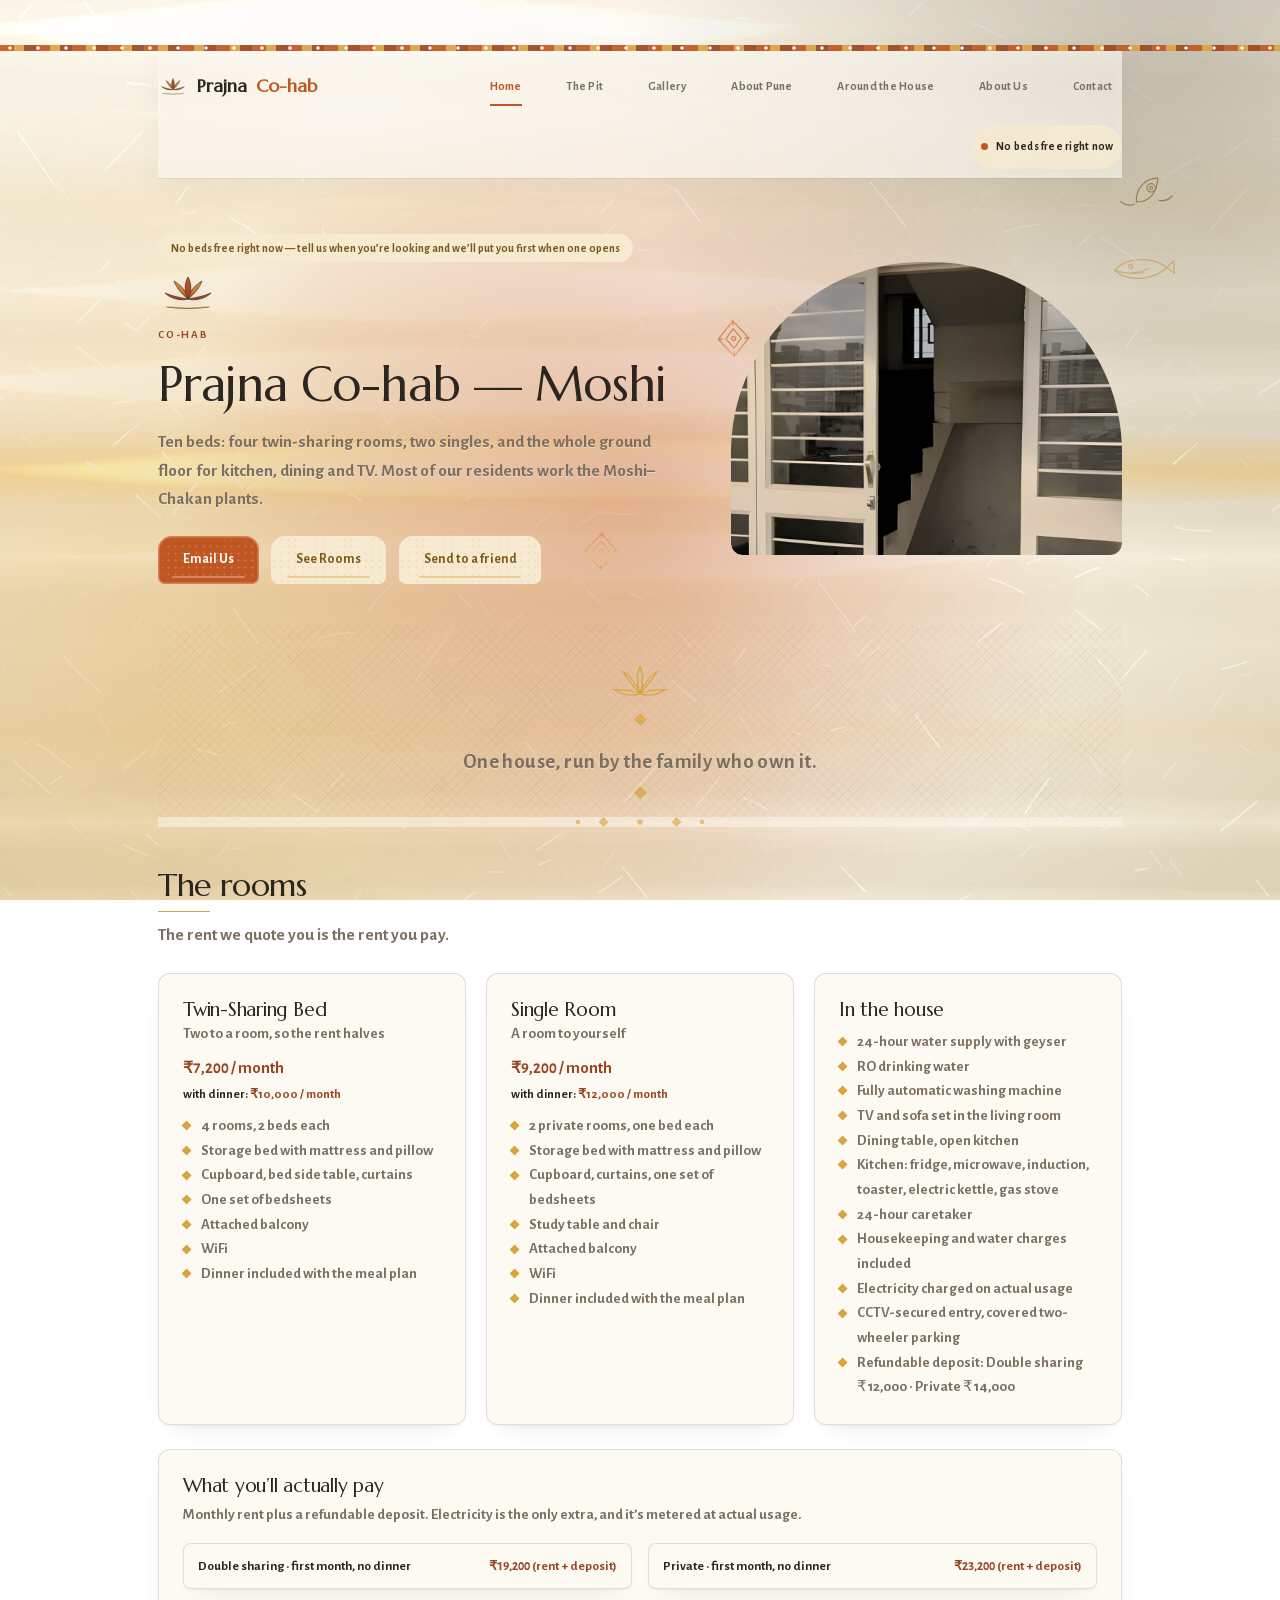
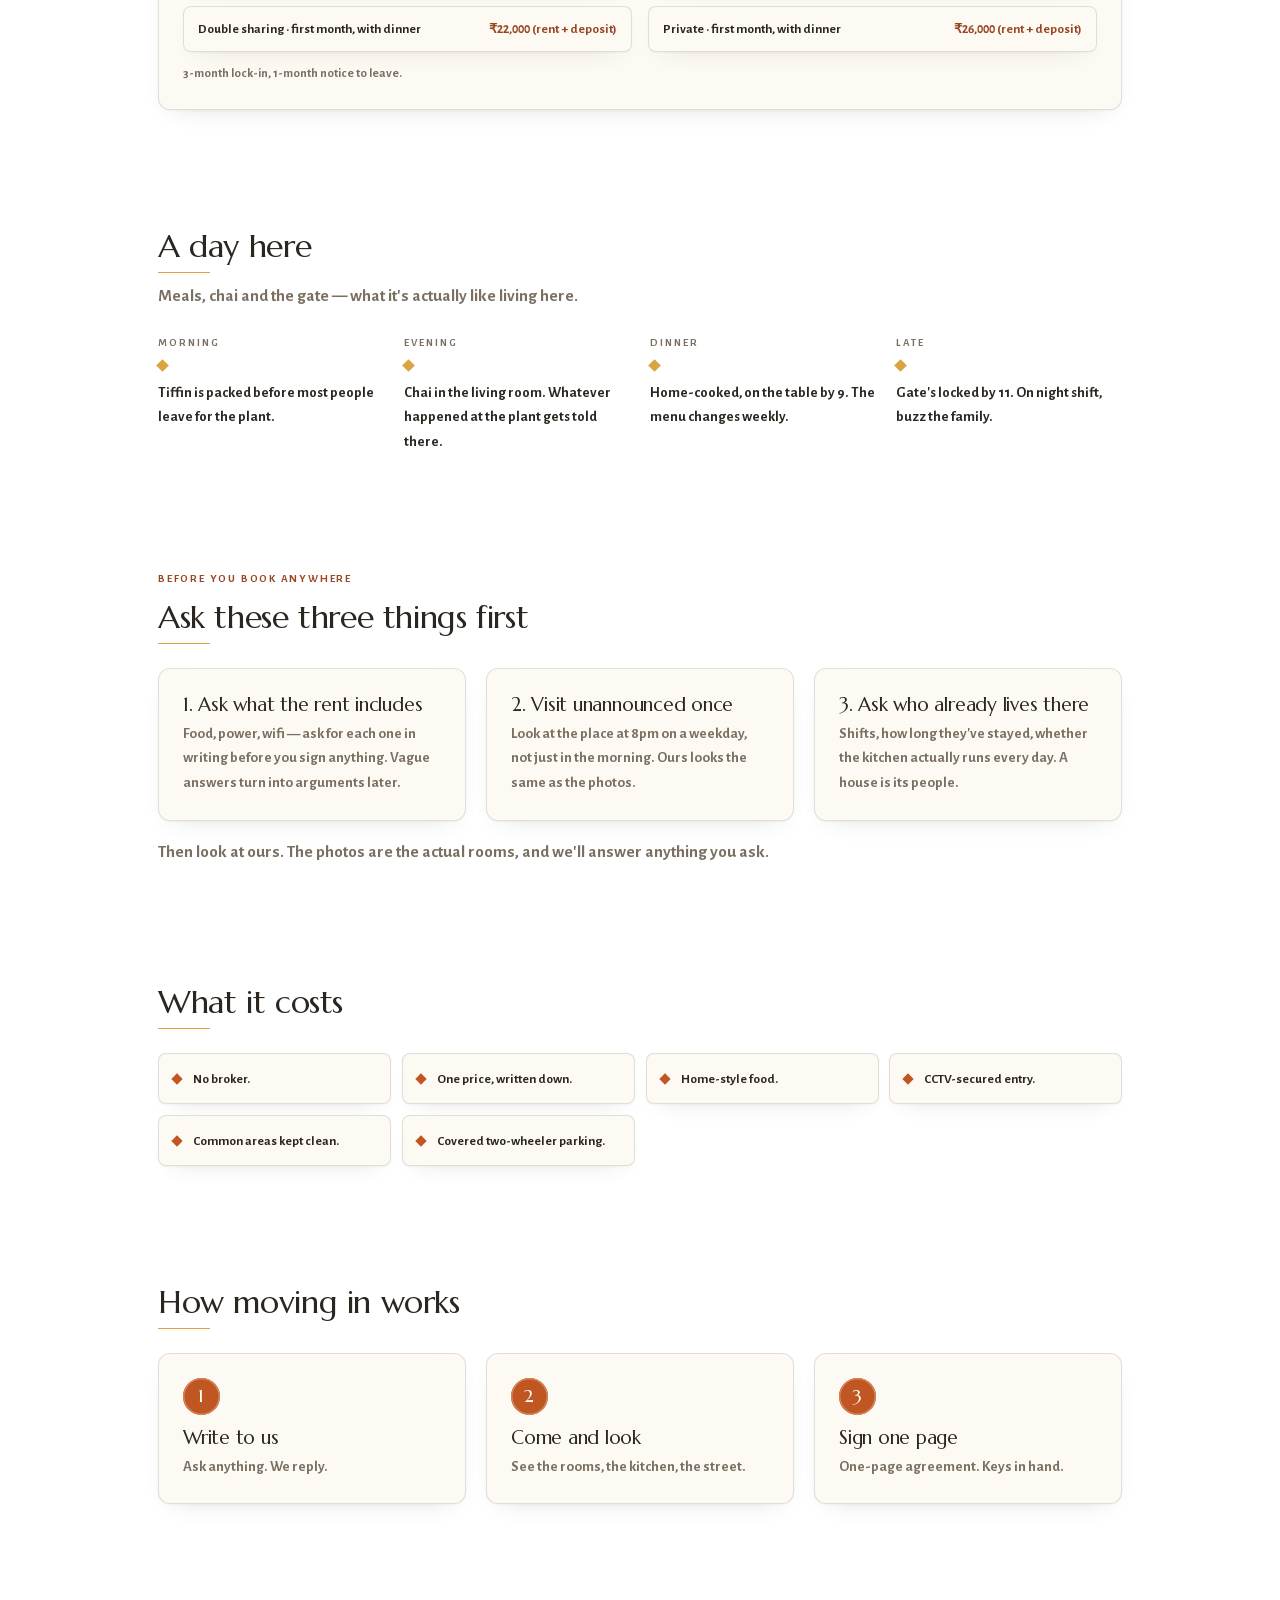
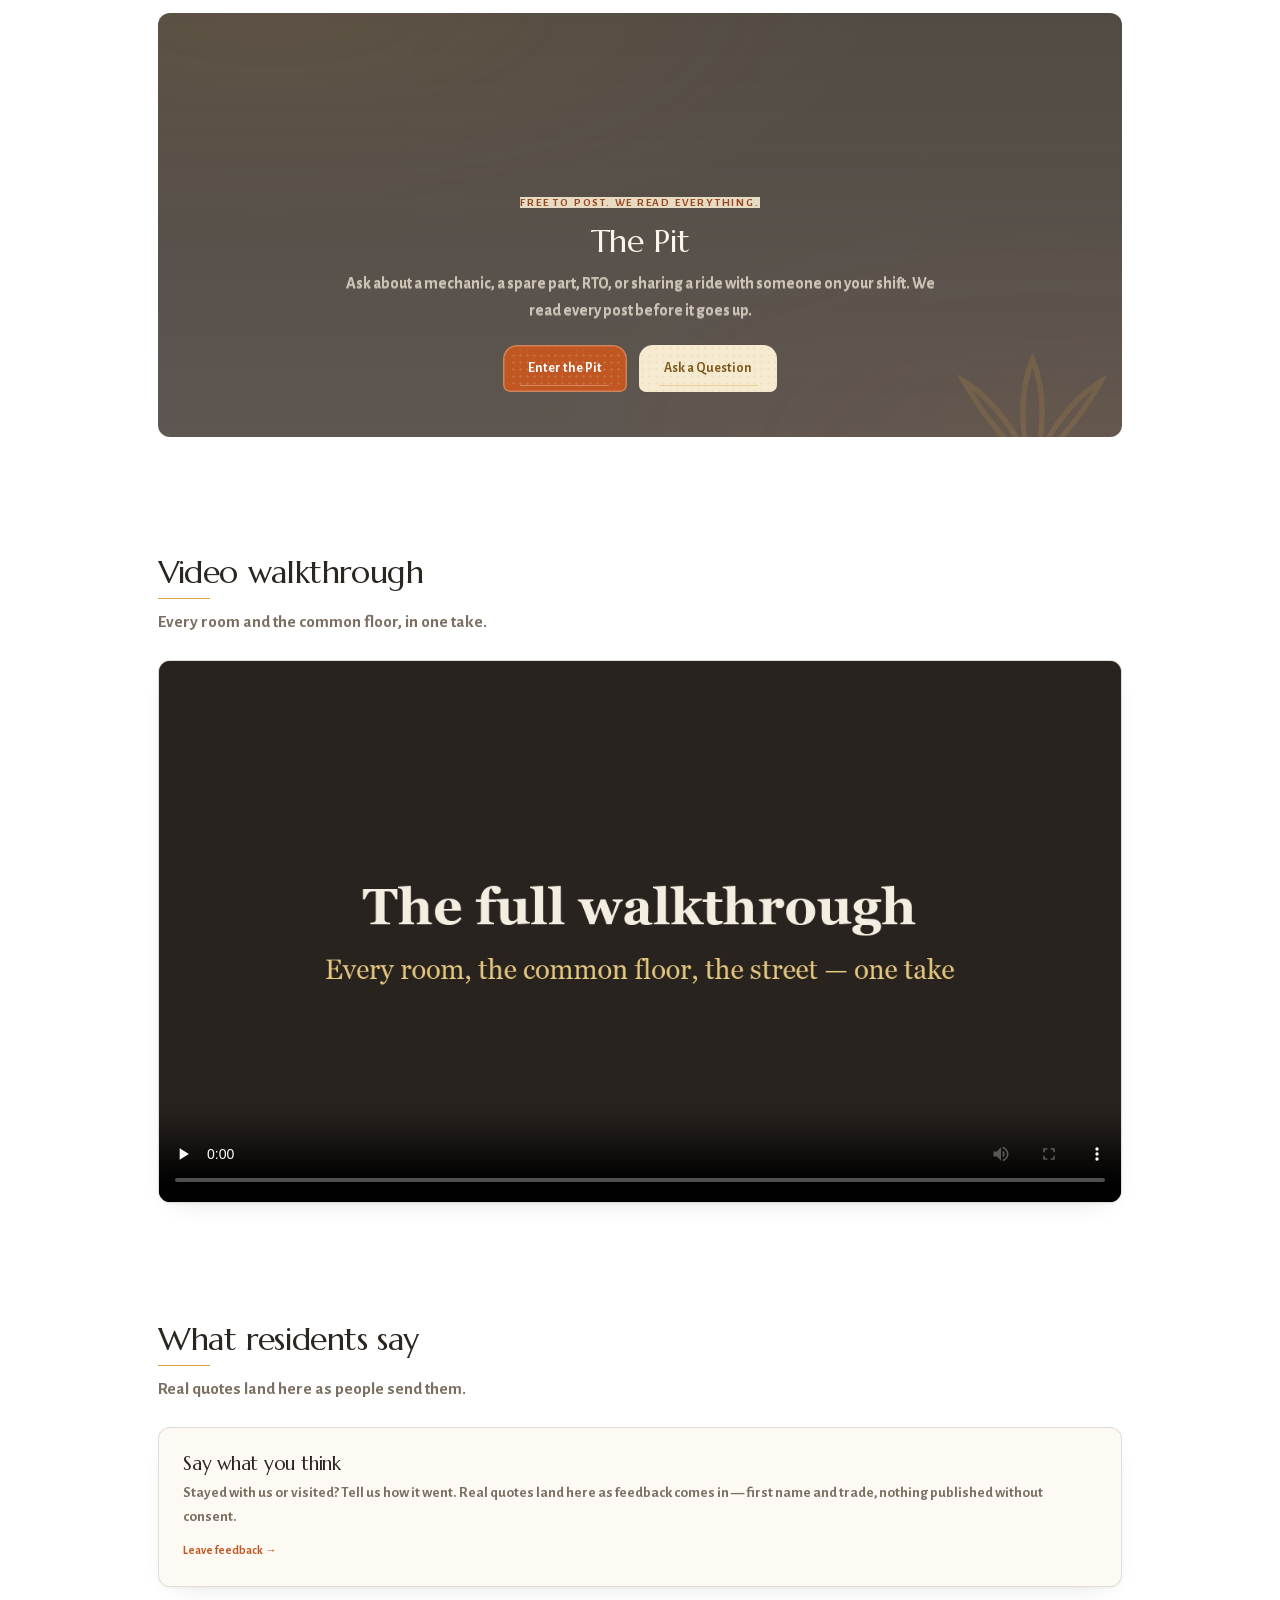
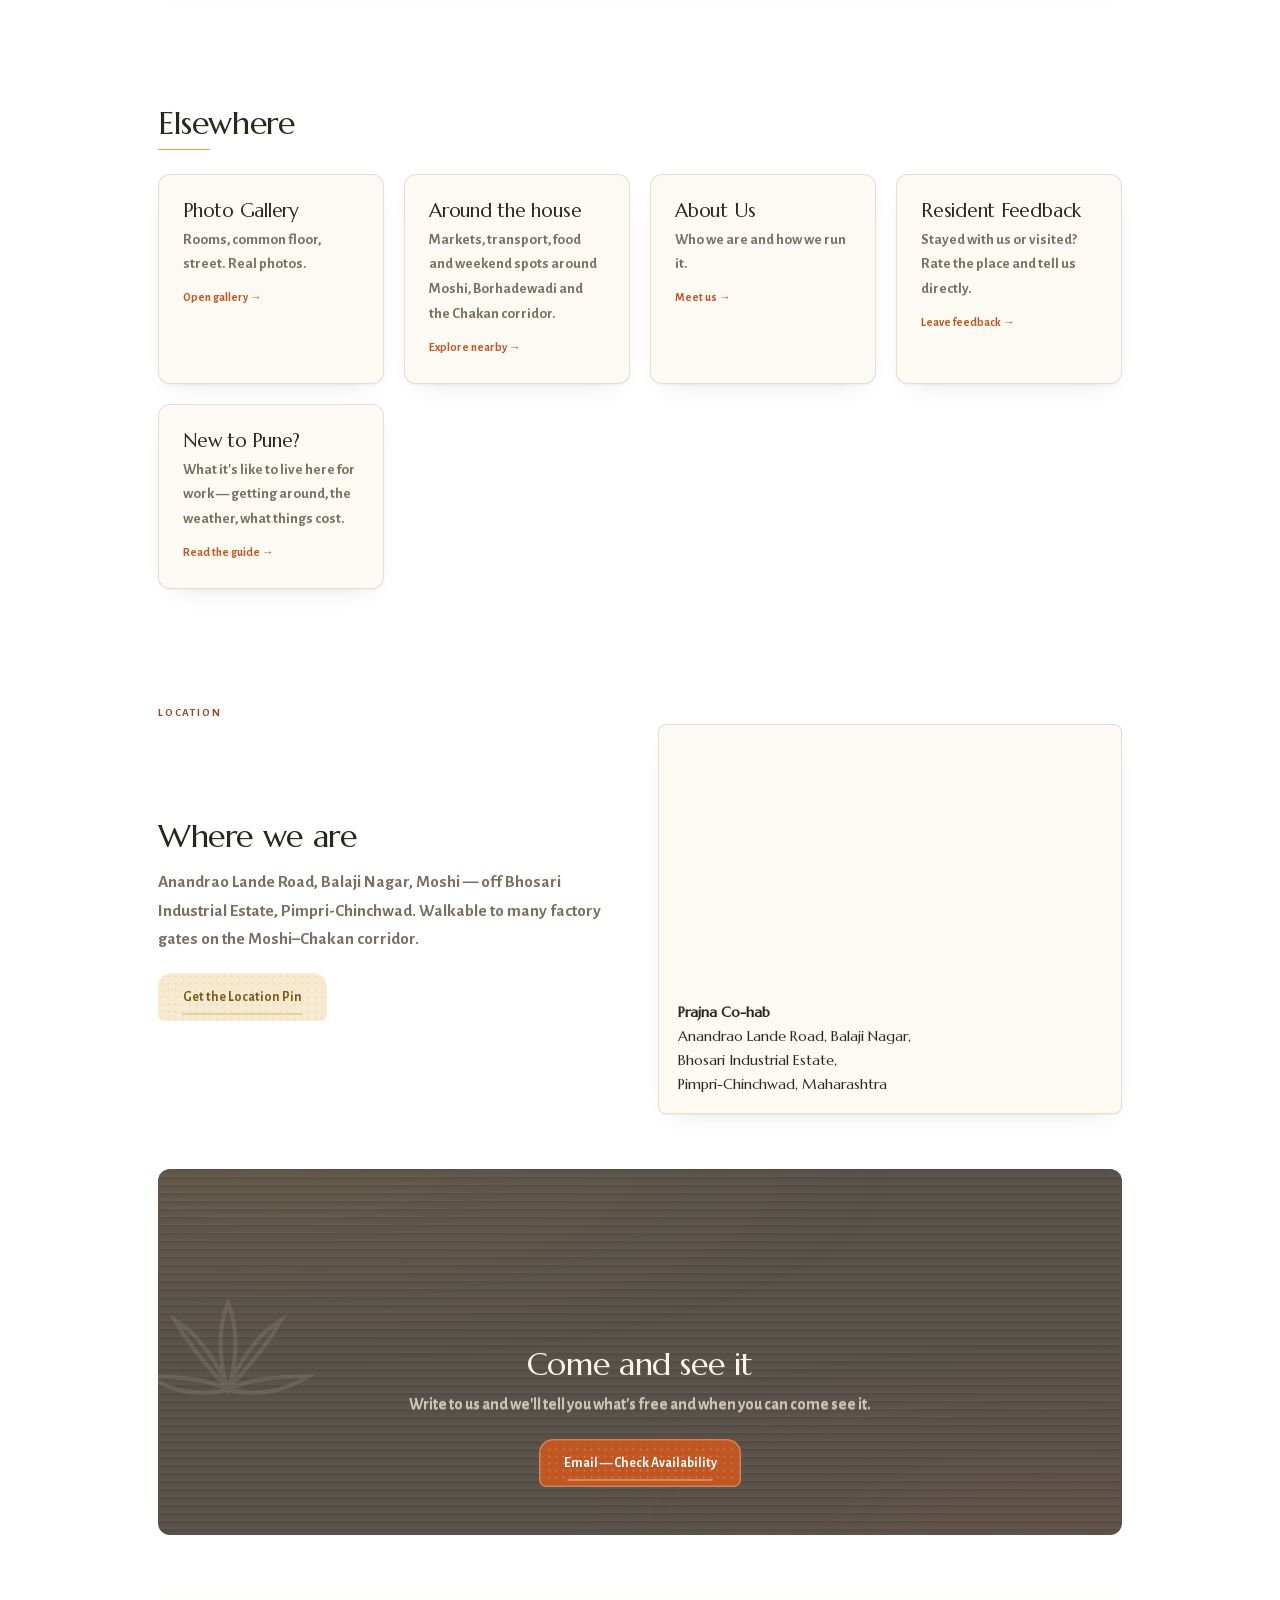
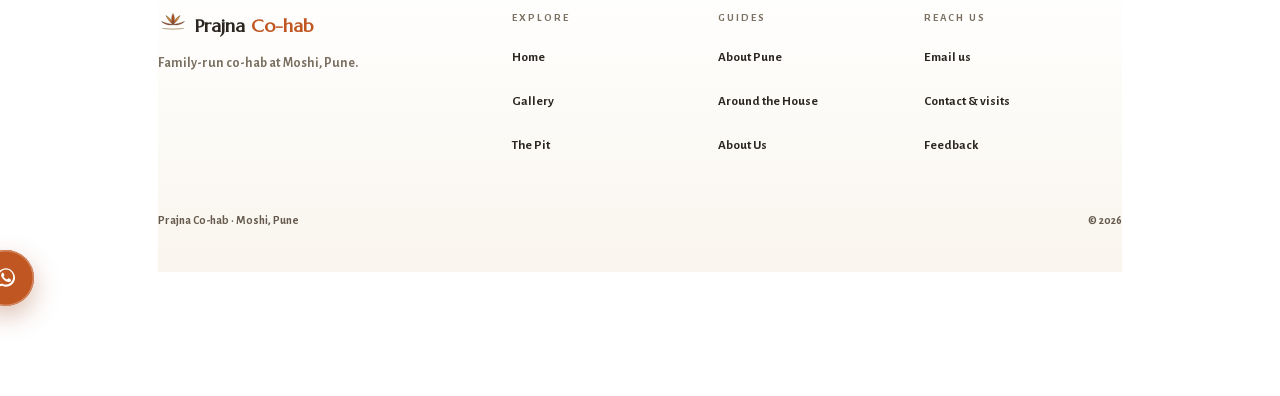
==== index.html @ 2edadd16 "v59: A day here - drop the 4 chips that all restated the timeline, tighten two lines, drop the redun" ====
<!DOCTYPE html>
<html lang="en">
<head>
<meta charset="UTF-8">
<meta name="viewport" content="width=device-width, initial-scale=1.0, viewport-fit=cover">
<title>Prajna Co-hab — Co-living house near Moshi, Pune</title>
<meta name="description" content="Family-run co-living in Moshi, Pimpri-Chinchwad. Double sharing from Rs 7,200 a month, private from Rs 9,200. Dinner optional. Email to enquire — no broker, no agent.">
<meta property="og:site_name" content="Prajna Co-hab">
<meta property="og:type" content="website">
<meta property="og:title" content="Prajna Co-hab — Co-living house near Moshi, Pune">
<meta property="og:description" content="Family-run co-living in Moshi, Pimpri-Chinchwad. Double sharing from Rs 7,200 a month, private from Rs 9,200. Dinner optional. Email to enquire — no broker, no agent.">
<meta property="og:url" content="https://himansu04.github.io/prajna-co-hab/">
<meta property="og:image" content="https://himansu04.github.io/prajna-co-hab/assets/og-cover.jpg">
<meta property="og:image:width" content="1200">
<meta property="og:image:height" content="630">
<meta name="twitter:card" content="summary_large_image">
<script type="application/ld+json" id="ldjson">
{
  "@context": "https://schema.org",
  "@type": "LodgingBusiness",
  "name": "Prajna Co-hab",
  "description": "Co-living house with twin-sharing and single rooms near Moshi, Pune. Full common floor with kitchen, dining, living and TV.",
  "address": {
    "@type": "PostalAddress",
    "streetAddress": "Anandrao Lande Road, Balaji Nagar, Bhosari Industrial Estate",
    "addressLocality": "Pimpri-Chinchwad",
    "addressRegion": "Maharashtra",
    "postalCode": "411026",
    "addressCountry": "IN"
  },
  "priceRange": "₹₹",
  "amenityFeature": [
    {
      "@type": "LocationFeatureSpecification",
      "name": "Home-style food"
    },
    {
      "@type": "LocationFeatureSpecification",
      "name": "CCTV-secured entry"
    },
    {
      "@type": "LocationFeatureSpecification",
      "name": "Daily-cleaned common areas"
    },
    {
      "@type": "LocationFeatureSpecification",
      "name": "Covered two-wheeler parking"
    },
    {
      "@type": "LocationFeatureSpecification",
      "name": "Common floor: kitchen, dining, TV lounge"
    }
  ],
  "keywords": "co-hab in Moshi, co-living Moshi, co-hab near MIDC Pune, working professionals co-hab, no broker co-hab Pune, single room Moshi, twin sharing rooms"
}
</script>
<link rel="manifest" href="manifest.webmanifest">
<link rel="apple-touch-icon" href="assets/icon-192.png">
<meta name="color-scheme" content="light">
  <meta name="theme-color" content="#faf5ec">
<meta name="geo.region" content="IN-MH">
<meta name="geo.placename" content="Moshi, Pune">
<link rel="canonical" href="https://himansu04.github.io/prajna-co-hab/">
<link rel="stylesheet" href="assets/style.css?v=59">
<link rel="icon" href="data:image/svg+xml,%3Csvg xmlns='http://www.w3.org/2000/svg' viewBox='0 0 32 32'%3E%3Crect width='32' height='32' rx='7' fill='%23c05a2e'/%3E%3Ctext x='16' y='22' font-size='18' font-family='Georgia' fill='%23faf6f0' text-anchor='middle'%3EP%3C/text%3E%3C/svg%3E">
<noscript><style>.flow,.reveal{opacity:1!important;transform:none!important}</style></noscript>
</head>
<body>
<a class="skip" href="#main">Skip to content</a>
<div class="folkline"></div>
<div class="wrap">
  <header>
    <nav class="nav">
      <a class="brand" href="index.html"><svg class="lotusmark" viewBox="0 0 120 80" aria-hidden="true"><defs><linearGradient id="lgA" x1="0" y1="0" x2="0" y2="1"><stop offset="0" stop-color="#d9a441"/><stop offset="1" stop-color="#c05621"/></linearGradient><linearGradient id="lgB" x1="0" y1="0" x2="0" y2="1"><stop offset="0" stop-color="#c05621"/><stop offset="1" stop-color="#9a4522"/></linearGradient></defs><g class="lp" stroke="#3a322a" stroke-width="1.4" stroke-linejoin="round"><path d="M60 50 C46 48 28 44 14 38 C26 50 46 54 60 50 Z" fill="url(#lgB)"/><path d="M60 50 C74 48 92 44 106 38 C94 50 74 54 60 50 Z" fill="url(#lgB)"/><path d="M60 50 C50 42 38 30 32 14 C46 22 58 36 60 50 Z" fill="url(#lgA)"/><path d="M60 50 C70 42 82 30 88 14 C74 22 62 36 60 50 Z" fill="url(#lgA)"/><path d="M60 50 C52 36 53 18 60 6 C67 18 68 36 60 50 Z" fill="url(#lgB)"/></g><path class="rip r1" d="M24 66 Q60 71 96 66" fill="none" stroke="#d9a441" stroke-width="1.6" stroke-linecap="round"/><path d="M18 66 Q60 72 102 66" fill="none" stroke="#7a6f60" stroke-width="2" stroke-linecap="round"/></svg>Prajna <span>Co-hab</span></a>
      <div class="navlinks">
        <a href="index.html">Home</a><a href="autohub.html">The Pit</a><a href="gallery.html">Gallery</a><a href="pune.html">About Pune</a><a href="discover.html">Around the House</a><a href="about.html">About Us</a><a href="contact.html">Contact</a>
      </div>
    <a class="vacancy mail-link" id="vacancy-badge" href="#" data-mailsubject="Is a bed open at Prajna Co-hab?" hidden><span class="vdot"></span><span class="vtxt"></span></a></nav>
  </header>
<main id="main" tabindex="-1">

  <div class="hero">
    <div>
      <span class="badge" id="availbadge" style="display:none"></span>
      <svg class="lotusmark lotusbig" viewBox="0 0 120 80" aria-hidden="true"><g class="lp" stroke="#3a322a" stroke-width="1.4" stroke-linejoin="round"><path d="M60 50 C46 48 28 44 14 38 C26 50 46 54 60 50 Z" fill="url(#lgB)"/><path d="M60 50 C74 48 92 44 106 38 C94 50 74 54 60 50 Z" fill="url(#lgB)"/><path d="M60 50 C50 42 38 30 32 14 C46 22 58 36 60 50 Z" fill="url(#lgA)"/><path d="M60 50 C70 42 82 30 88 14 C74 22 62 36 60 50 Z" fill="url(#lgA)"/><path d="M60 50 C52 36 53 18 60 6 C67 18 68 36 60 50 Z" fill="url(#lgB)"/></g><path class="rip r1" d="M24 66 Q60 71 96 66" fill="none" stroke="#d9a441" stroke-width="1.6" stroke-linecap="round"/><path d="M18 66 Q60 72 102 66" fill="none" stroke="#7a6f60" stroke-width="2" stroke-linecap="round"/></svg>
      <span class="tag fadeup" style="animation-delay:.05s">Co-hab</span>
      <h1 class="fadeup" style="animation-delay:.14s">Prajna Co-hab — Moshi</h1>
      <p class="lede fadeup" style="animation-delay:.23s">Ten beds: four twin-sharing rooms, two singles, and the whole ground floor for kitchen, dining and TV. Most of our residents work the Moshi–Chakan plants.</p>
      <div class="cta-row fadeup" style="animation-delay:.32s">
        <a class="btn mail-link" href="#" data-mailsubject="Email Us">Email Us</a>
        <a class="btn ghost" href="#rooms">See Rooms</a>
        <a class="btn ghost share-btn" href="#">Send to a friend</a>
      </div>
    </div>
    <div class="fadeup" style="animation-delay:.3s"><a href="gallery.html" class="ph heroshot tilt" style="text-decoration:none"><img src="assets/g/entrance.jpg?v=59" width="1200" height="800" alt="The entrance of Prajna Co-hab" loading="eager"></a></div>
  </div>

  <div class="familyband reveal">
    <span class="dia"></span>
    <p class="fblarge">One house, run by the family who own it.</p>
    <span class="dia"></span>
  </div>

  <section id="rooms" class="flat">
    <div class="shead reveal">
      <h2>The rooms</h2>
      <p class="lede">The rent we quote you is the rent you pay.</p>
    </div>
    <div class="grid">
      <div class="card tilt reveal">
        <h3>Twin-Sharing Bed</h3>
        <p class="persona">Two to a room, so the rent halves</p>
        <div class="price" data-cfg="twinRent"></div>
        <div class="price-alt">with dinner: <span data-cfg="twinRentMeal"></span></div>
        <ul>
          <li>4 rooms, 2 beds each</li>
          <li>Storage bed with mattress and pillow</li>
          <li>Cupboard, bed side table, curtains</li>
          <li>One set of bedsheets</li>
          <li>Attached balcony</li>
          <li>WiFi</li>
          <li data-cfg="foodLineTwin"></li>
        </ul>
      </div>
      <div class="card tilt reveal">
        <h3>Single Room</h3>
        <p class="persona">A room to yourself</p>
        <div class="price" data-cfg="singleRent"></div>
        <div class="price-alt">with dinner: <span data-cfg="singleRentMeal"></span></div>
        <ul>
          <li>2 private rooms, one bed each</li>
          <li>Storage bed with mattress and pillow</li>
          <li>Cupboard, curtains, one set of bedsheets</li>
          <li>Study table and chair</li>
          <li>Attached balcony</li>
          <li>WiFi</li>
          <li data-cfg="foodLineSingle"></li>
        </ul>
      </div>
      <div class="card tilt reveal">
        <h3>In the house</h3>
        <ul>
          <li>24-hour water supply with geyser</li>
          <li>RO drinking water</li>
          <li>Fully automatic washing machine</li>
          <li>TV and sofa set in the living room</li>
          <li>Dining table, open kitchen</li>
          <li>Kitchen: fridge, microwave, induction, toaster, electric kettle, gas stove</li>
          <li>24-hour caretaker</li>
          <li>Housekeeping and water charges included</li>
          <li>Electricity charged on actual usage</li>
          <li>CCTV-secured entry, covered two-wheeler parking</li>
          <li id="depositline" style="display:none"></li>
        </ul>
      </div>
    </div>
    <div class="card costcard reveal">
      <h3>What you&rsquo;ll actually pay</h3>
      <p>Monthly rent plus a refundable deposit. Electricity is the only extra, and it&rsquo;s metered at actual usage.</p>
      <div class="costrows">
        <div><span>Double sharing &middot; first month, no dinner</span><b data-cfg="costTwin">-</b></div>
        <div><span>Private &middot; first month, no dinner</span><b data-cfg="costSingle">-</b></div>
      </div>
      <div class="costrows">
        <div><span>Double sharing &middot; first month, with dinner</span><b data-cfg="costTwinMeal">-</b></div>
        <div><span>Private &middot; first month, with dinner</span><b data-cfg="costSingleMeal">-</b></div>
      </div>
      <span id="termsline" style="display:none"></span>
    </div>
  </section>

  <section id="aday">
    <div class="shead reveal">
      <h2>A day here</h2>
      <p class="lede">Meals, chai and the gate &mdash; what it's actually like living here.</p>
    </div>
    <div class="daystrip reveal">
      <div class="day"><span class="dtime">Morning</span><span class="ddia"></span><p>Tiffin is packed before most people leave for the plant.</p></div>
      <div class="day"><span class="dtime">Evening</span><span class="ddia"></span><p>Chai in the living room. Whatever happened at the plant gets told there.</p></div>
      <div class="day"><span class="dtime">Dinner</span><span class="ddia"></span><p>Home-cooked, on the table by 9. The menu changes weekly.</p></div>
      <div class="day"><span class="dtime">Late</span><span class="ddia"></span><p>Gate's locked by 11. On night shift, buzz the family.</p></div>
    </div>
  </section>
    <section>
        <div class="shead"><span class="tag">Before you book anywhere</span><h2>Ask these three things first</h2></div>
        <div class="grid g3">
          <div class="card"><h3>1. Ask what the rent includes</h3><p>Food, power, wifi — ask for each one in writing before you sign anything. Vague answers turn into arguments later.</p></div>
          <div class="card"><h3>2. Visit unannounced once</h3><p>Look at the place at 8pm on a weekday, not just in the morning. Ours looks the same as the photos.</p></div>
          <div class="card"><h3>3. Ask who already lives there</h3><p>Shifts, how long they've stayed, whether the kitchen actually runs every day. A house is its people.</p></div>
        </div>
        <p class="lede" style="margin-top:1.1rem">Then look at ours. The photos are the actual rooms, and we'll answer anything you ask.</p>
    </section>

  <section>
    <div class="shead reveal">
      <h2>What it costs</h2>
    </div>
    <div class="promises reveal">
      <div>No broker.</div>
      <div>One price, written down.</div>
      <div>Home-style food.</div>
      <div>CCTV-secured entry.</div>
      <div>Common areas kept clean.</div>
      <div>Covered two-wheeler parking.</div>
    </div>
  </section>

  <section>
    <div class="shead reveal">
      <h2>How moving in works</h2>
    </div>
    <div class="grid g3">
      <div class="card step tilt reveal"><span class="num">1</span><h3>Write to us</h3><p>Ask anything. We reply.</p></div>
      <div class="card step tilt reveal"><span class="num">2</span><h3>Come and look</h3><p>See the rooms, the kitchen, the street.</p></div>
      <div class="card step tilt reveal"><span class="num">3</span><h3>Sign one page</h3><p>One-page agreement. Keys in hand.</p></div>
    </div>
  </section>

  <section>
    <div class="feature reveal">
      <span class="tag gold">Free to post. We read everything.</span>
      <h2 style="font-size:clamp(1.5rem,3vw,2rem);margin-top:.5rem">The Pit</h2>
      <p>Ask about a mechanic, a spare part, RTO, or sharing a ride with someone on your shift. We read every post before it goes up.</p>
      <div class="cta-row">
        <a class="btn" href="autohub.html">Enter the Pit</a>
        <a class="btn ghost mail-link" href="#" data-mailsubject="Hi, I have a question for The Pit board." style="color:var(--ochre);border-color:var(--ochre)">Ask a Question</a>
      </div>
    </div>
  </section>

  <section>
    <div class="shead reveal">
      <h2>Video walkthrough</h2>
      <p class="lede">Every room and the common floor, in one take.</p>
    </div>
    <div class="tourbox reveal">
      <video controls preload="none" playsinline poster="assets/tour-poster.png" src="assets/tour.mp4"></video>
    </div>
  </section>

  <section>
    <div class="shead reveal">
      <h2>What residents say</h2>
      <p class="lede">Real quotes land here as people send them.</p>
    </div>
    <div class="grid g3">
      <a class="card teasercard tilt reveal" href="feedback.html">
        <h3>Say what you think</h3>
        <p>Stayed with us or visited? Tell us how it went. Real quotes land here as feedback comes in — first name and trade, nothing published without consent.</p>
        <span class="go">Leave feedback →</span>
      </a>
    </div>
  </section>

  <section>
    <div class="shead reveal">
      <h2>Elsewhere</h2>
    </div>
    <div class="grid g3">
      <a class="card teasercard tilt reveal" href="gallery.html">
        <h3>Photo Gallery</h3>
        <p>Rooms, common floor, street. Real photos.</p>
        <span class="go">Open gallery →</span>
      </a>
      <a class="card teasercard tilt reveal" href="discover.html">
        <h3>Around the house</h3>
        <p>Markets, transport, food and weekend spots around Moshi, Borhadewadi and the Chakan corridor.</p>
        <span class="go">Explore nearby →</span>
      </a>
      <a class="card teasercard tilt reveal" href="about.html">
        <h3>About Us</h3>
        <p>Who we are and how we run it.</p>
        <span class="go">Meet us →</span>
      </a>
      <a class="card teasercard tilt reveal" href="feedback.html">
        <h3>Resident Feedback</h3>
        <p>Stayed with us or visited? Rate the place and tell us directly.</p>
        <span class="go">Leave feedback →</span>
      </a>
      <a class="card teasercard tilt reveal" href="pune.html">
        <h3>New to Pune?</h3>
        <p>What it's like to live here for work — getting around, the weather, what things cost.</p>
        <span class="go">Read the guide →</span>
      </a>
    </div>
  </section>

  <section id="location">
    <span class="tag">Location</span>
    <div class="loc">
      <div class="reveal">
        <h2 style="margin-bottom:.8rem">Where we are</h2>
        <p class="lede" style="margin-bottom:1.2rem">Anandrao Lande Road, Balaji Nagar, Moshi — off Bhosari Industrial Estate, Pimpri-Chinchwad. Walkable to many factory gates on the Moshi–Chakan corridor.</p>
        <a class="btn ghost mail-link" href="#" data-mailsubject="Hi, please send me the location pin for Prajna Co-hab.">Get the Location Pin</a>
      </div>
      <div class="mapbox reveal">
        <iframe title="Prajna Co-hab location" width="600" height="260" loading="lazy" src="https://www.google.com/maps?q=Anandrao+Lande+Road,+Balaji+Nagar,+Bhosari+Industrial+Estate,+Pimpri-Chinchwad,+Maharashtra&output=embed"></iframe>
        <div class="addr"><b>Prajna Co-hab</b><br>Anandrao Lande Road, Balaji Nagar,<br>Bhosari Industrial Estate,<br>Pimpri-Chinchwad, Maharashtra</div>
      </div>
    </div>
  </section>

  <div class="cta-strip">

      <h2 class="reveal">Come and see it</h2>
      <p class="reveal">Write to us and we'll tell you what's free and when you can come see it.</p>
      <a class="btn mail-link reveal" href="#" data-mailsubject="Hi, what's available right now at Prajna Co-hab?">Email — Check Availability</a>
  </div>
  </main>
<footer>
    <div class="fcols">
      <div class="fbrand">
        <div class="fbrandname"><svg class="lotusmark" viewBox="0 0 120 80" aria-hidden="true"><g class="lp" stroke="#3a322a" stroke-width="1.4" stroke-linejoin="round"><path d="M60 50 C46 48 28 44 14 38 C26 50 46 54 60 50 Z" fill="url(#lgB)"/><path d="M60 50 C74 48 92 44 106 38 C94 50 74 54 60 50 Z" fill="url(#lgB)"/><path d="M60 50 C50 42 38 30 32 14 C46 22 58 36 60 50 Z" fill="url(#lgA)"/><path d="M60 50 C70 42 82 30 88 14 C74 22 62 36 60 50 Z" fill="url(#lgA)"/><path d="M60 50 C52 36 53 18 60 6 C67 18 68 36 60 50 Z" fill="url(#lgB)"/></g><path class="rip r1" d="M24 66 Q60 71 96 66" fill="none" stroke="#d9a441" stroke-width="1.6" stroke-linecap="round"/><path d="M18 66 Q60 72 102 66" fill="none" stroke="#7a6f60" stroke-width="2" stroke-linecap="round"/></svg> Prajna <span>Co-hab</span></div>
        <p>Family-run co-hab at Moshi, Pune.</p>
      </div>
      <div>
        <h4>Explore</h4>
        <a href="index.html">Home</a><a href="gallery.html">Gallery</a><a href="autohub.html">The Pit</a>
      </div>
      <div>
        <h4>Guides</h4>
        <a href="pune.html">About Pune</a><a href="discover.html">Around the House</a><a href="about.html">About Us</a>
      </div>
      <div>
        <h4>Reach us</h4>
        <a class="mail-link" href="#" data-mailsubject="Email us">Email us</a><a href="contact.html">Contact &amp; visits</a><a href="feedback.html">Feedback</a>
      </div>
    </div>
    <div class="fbottom"><span>Prajna Co-hab · Moshi, Pune</span><span>© <span id="yr"></span></span></div>
  </footer>
</div>

<div class="mobilebar">
  <span class="miniopen" id="vacancy-mini" hidden></span><a href="#" data-mailsubject="Email" class="wa mail-link">Email</a>
</div>
<script src="config.js?v=59"></script><script src="assets/site.js?v=59"></script>
<script src="assets/fluid.js?v=59" defer></script><script src="assets/vendor/gsap-3.15.0.min.js?v=59"></script><script src="assets/vendor/ScrollTrigger-3.15.0.min.js?v=59"></script><script src="assets/vendor/SplitText-3.15.0.min.js?v=59"></script><script src="assets/vendor/Flip-3.15.0.min.js?v=59"></script><script src="assets/vendor/MotionPathPlugin-3.15.0.min.js?v=59"></script><script src="assets/vendor/CustomEase-3.15.0.min.js?v=59"></script><script src="assets/vendor/Observer-3.15.0.min.js?v=59"></script><script src="assets/motion.js?v=59" defer></script>
</body>
</html>
---- assets/style.css ----
:root{
  /* v42: one side-padding rhythm for every container. */
  --pad-x:clamp(18px,4vw,28px);

  /* v42: solid paper panels. No translucency, no glass. */
  --panel:#fdfaf4;
  --panel-2:#fbf7ef;

  /* ---- ONE palette, one job per colour. Nothing decorative may use terracotta,
     nothing that acts or costs may use ochre. ---- */
  --ink:#2b2620;          /* weight: headings, body, dark bands */
  --ink-deep:#3a322a;     /* the dark bands, warm not black */
  --paper:#faf5ec;        /* one paper. was five competing creams */
  --card:#ffffff;
  --line:#e9e0d2;
  --terra:#c05621;        /* ACTION ONLY: buttons, prices, links, call bars */
  --terra-dark:#9a4522;
  --ochre:#d9a441;        /* ORNAMENT ONLY: lotus, rules, dots, trim. never text */
  --muted:#7a6f60;        /* one secondary text grey */
  --sh:0 14px 34px rgba(58,50,42,.10);
  --ease:cubic-bezier(.22,.61,.36,1);
  --r-sm:8px;
  --paper-deep:#f2ead9;   /* only for the base of the vertical wash */
  /* v40 water column: three steps DOWN from paper so the additive caustics
     have contrast to read against. Still warm cream, not grey - the water is
     a tint of the same earth, and every tone derives from --paper. */
  --water-top:#efe5d2;    /* at the surface */
  --water-mid:#eae0c9;    /* mid column */
  --water-deep:#e4d8bd;   /* toward the bed */
  --ochre-soft:#f6ead0;   /* ochre at whisper strength, for tag fills */
  --ochre-ink:#7a5a1c;    /* readable text on --ochre-soft */
  --ink-soft:#cdc4b6;     /* text inside the dark bands */
}
*{margin:0;padding:0;box-sizing:border-box}
html{scroll-behavior:smooth}
body{font-family:var(--font-head);background:transparent;color:var(--ink);line-height:1.68;font-size:1.02rem;padding-bottom:64px;animation:bodyin .5s ease both}
@keyframes bodyin{from{opacity:0}to{opacity:1}}
.wrap{max-width:1020px;margin:0 auto;padding:0 var(--pad-x)}
h1,h2,h3,h4{font-weight:700;letter-spacing:-.012em;line-height:1.18}
h1{font-size:clamp(1.95rem,4.2vw,2.75rem)}
h2{font-size:clamp(1.35rem,2.6vw,1.8rem)}
h3{font-size:1.08rem}
p{color:var(--muted)}
a{color:var(--terra-dark)}
.lede{font-size:1.05rem;max-width:40rem}
img{max-width:100%}
.tag{font-family:var(--font-ui);font-size:.68rem;letter-spacing:.2em;text-transform:uppercase;color:var(--terra)}
/* v38: ochre as text was 2.07:1. Ornament colour, never text. */
.tag.gold{color:var(--ochre-ink)}
/* reveal system */
/* folk trim: dashes + dots, opens like a doorway */
.folkline{height:6px;transform-origin:left;background:
  radial-gradient(circle at 10px 3.5px, var(--paper) 1.6px, transparent 2px) 0 0/28px 7px,
  repeating-linear-gradient(90deg,var(--terra) 0 12px,var(--ochre) 12px 20px,var(--terra-dark) 20px 30px);opacity:.9;animation:folkopen .9s var(--ease) both}
@keyframes folkopen{from{transform:scaleX(0)}to{transform:scaleX(1)}}
/* sticky header */
header{position:sticky;top:0;z-index:40;background:rgba(250,246,240,.78);backdrop-filter:blur(10px);-webkit-backdrop-filter:blur(10px);padding:.85rem 0 .6rem;transition:box-shadow .3s ease}
header.scrolled{box-shadow:0 8px 24px rgba(43,38,32,.08);border-bottom:1px solid var(--line)}
.nav{display:flex;justify-content:space-between;align-items:center;gap:1rem;flex-wrap:wrap}
.brand{font-size:1.28rem;font-weight:700;text-decoration:none;color:var(--ink);display:flex;align-items:center;gap:.55rem}
.brand span{color:var(--terra)}
.fmark{width:30px;height:19px;flex:none;background:url("data:image/svg+xml,%3Csvg xmlns='http://www.w3.org/2000/svg' viewBox='0 0 120 70' fill='none' stroke='%23c05a2e' stroke-width='4' stroke-linecap='round'%3E%3Cpath d='M60 58C54 40 54 20 60 6c6 14 6 34 0 52Z'/%3E%3Cpath d='M60 58C50 46 38 34 28 16c14 8 26 26 32 42Z'/%3E%3Cpath d='M60 58c10-12 22-24 32-42-14 8-26 26-32 42Z'/%3E%3Cpath d='M60 58C48 52 34 50 12 50c16 10 34 12 48 8Z'/%3E%3Cpath d='M60 58c12-6 26-8 48-8-16 10-34 12-48 8Z'/%3E%3C/svg%3E") center/contain no-repeat}
.navlinks{display:flex;gap:.4rem;flex-wrap:wrap}
.navlinks a{font-family:var(--font-ui);font-size:.74rem;letter-spacing:.02em;color:var(--muted);text-decoration:none;padding:.4rem .6rem;border-radius:6px;position:relative;transition:color .2s ease,background .2s ease}
.navlinks a::after{content:"";position:absolute;left:.6rem;right:.6rem;bottom:.18rem;height:2px;background:var(--terra);transform:scaleX(0);transform-origin:left;transition:transform .25s var(--ease)}
.navlinks a:hover{color:var(--terra);background:var(--ochre-soft)}
.navlinks a:hover::after,.navlinks a.on::after{transform:scaleX(1)}
.navlinks a.on{color:var(--terra)}
@media(max-width:820px){
  .navlinks{order:3;width:100%;overflow-x:auto;flex-wrap:nowrap;padding-bottom:.2rem;-webkit-overflow-scrolling:touch;scrollbar-width:none}
  .navlinks::-webkit-scrollbar{display:none}
  .navlinks a{white-space:nowrap}
}
/* buttons: folk stitch */
.btn{display:inline-block;background:var(--terra);color:#fff;text-decoration:none;padding:.78rem 1.55rem;border-radius:6px;font-family:var(--font-ui);font-size:.85rem;border:none;cursor:pointer;transition:transform .18s var(--ease),background-color .2s ease,box-shadow .2s ease;
  background-image:radial-gradient(rgba(250,246,240,.14) 1px, transparent 1.3px);background-size:7px 7px;
  box-shadow:inset 0 0 0 1.5px rgba(250,246,240,.28), inset 0 0 0 4px var(--terra)}
.btn:hover{background-color:var(--terra-dark);transform:translateY(-1px);box-shadow:inset 0 0 0 1.5px rgba(250,246,240,.36), inset 0 0 0 4px var(--terra-dark), 0 8px 18px rgba(154,69,34,.22)}
.btn:active{transform:translateY(0) scale(.98)}
.btn.ghost{background-color:transparent;color:var(--terra);border:1.5px dashed var(--ochre);box-shadow:none;
  background-image:radial-gradient(rgba(192,90,46,.07) 1px, transparent 1.3px);background-size:7px 7px}
.btn.ghost:hover{background-color:var(--ochre-soft);box-shadow:0 8px 18px rgba(217,164,65,.2)}
.btn.sm{padding:.5rem 1rem;font-size:.78rem}
/* hero */
.hero{padding:3.4rem 0 2.6rem;display:grid;grid-template-columns:1.15fr .85fr;gap:2.8rem;align-items:center;position:relative}
.hero h1{margin:.6rem 0 .9rem}
.hero .cta-row{display:flex;gap:.8rem;flex-wrap:wrap;margin-top:1.4rem}
.badge{display:inline-block;background:var(--ochre-soft);border:1px solid var(--ochre);color:var(--ochre-ink);font-family:var(--font-ui);font-size:.72rem;padding:.3rem .8rem;border-radius:99px;margin-bottom:.7rem}
.hero-lotus{position:absolute;right:2%;bottom:6px;width:150px;height:88px;pointer-events:none;opacity:.08;animation:float 9s ease-in-out infinite alternate;
  background:url("data:image/svg+xml,%3Csvg xmlns='http://www.w3.org/2000/svg' viewBox='0 0 120 70' fill='none' stroke='%23c05a2e' stroke-width='2' stroke-linecap='round'%3E%3Cpath d='M60 58C54 40 54 20 60 6c6 14 6 34 0 52Z'/%3E%3Cpath d='M60 58C50 46 38 34 28 16c14 8 26 26 32 42Z'/%3E%3Cpath d='M60 58c10-12 22-24 32-42-14 8-26 26-32 42Z'/%3E%3Cpath d='M60 58C48 52 34 50 12 50c16 10 34 12 48 8Z'/%3E%3Cpath d='M60 58c12-6 26-8 48-8-16 10-34 12-48 8Z'/%3E%3C/svg%3E") center/contain no-repeat}
@keyframes float{from{transform:translateY(0) rotate(0deg)}to{transform:translateY(-14px) rotate(2deg)}}
@media(max-width:720px){.hero{grid-template-columns:1fr;gap:1.6rem}}
/* load-in for hero children */
.fadeup{animation:fadeUp .7s var(--ease) both}
@keyframes fadeUp{from{opacity:0;transform:translateY(16px)}to{opacity:1;transform:none}}
/* pagehead */
.pagehead{padding:3rem 0 2rem;position:relative}
.pagehead h1{margin:.55rem 0 .8rem}
.pagehead p{max-width:40rem}
.pagehead::after{content:"";position:absolute;right:-20px;top:0;width:210px;height:125px;pointer-events:none;animation:float 10s ease-in-out infinite alternate;
  background:url("data:image/svg+xml,%3Csvg xmlns='http://www.w3.org/2000/svg' viewBox='0 0 120 70' fill='none' stroke='%23c05a2e' stroke-width='2.5' stroke-linecap='round'%3E%3Cpath d='M60 58C54 40 54 20 60 6c6 14 6 34 0 52Z'/%3E%3Cpath d='M60 58C50 46 38 34 28 16c14 8 26 26 32 42Z'/%3E%3Cpath d='M60 58c10-12 22-24 32-42-14 8-26 26-32 42Z'/%3E%3Cpath d='M60 58C48 52 34 50 12 50c16 10 34 12 48 8Z'/%3E%3Cpath d='M60 58c12-6 26-8 48-8-16 10-34 12-48 8Z'/%3E%3C/svg%3E") center/contain no-repeat;opacity:.08}
@media(max-width:720px){.pagehead::after{opacity:.05;width:140px;height:84px;right:-14px}}
.shead{max-width:38rem;margin-bottom:1.5rem}
.shead h2{margin:.5rem 0 .55rem}
section{padding:3rem 0;border-top:1px solid var(--line);position:relative}
section.flat{border-top:none;padding-top:1.6rem}
/* mandana ornament on section borders */
section::before{content:"";position:absolute;left:0;right:0;top:-6px;height:10px;
  background:var(--paper) url("data:image/svg+xml,%3Csvg xmlns='http://www.w3.org/2000/svg' viewBox='0 0 140 10' fill='%23d9a441'%3E%3Ccircle cx='8' cy='5' r='2.2'/%3E%3Crect x='30' y='1.5' width='7' height='7' transform='rotate(45 33.5 5)'/%3E%3Ccircle cx='70' cy='5' r='2.8'/%3E%3Crect x='103' y='1.5' width='7' height='7' transform='rotate(45 106.5 5)'/%3E%3Ccircle cx='132' cy='5' r='2.2'/%3E%3C/svg%3E") center/140px 10px no-repeat;opacity:.55;padding:0 6px}
.grid{display:grid;grid-template-columns:repeat(auto-fit,minmax(240px,1fr));gap:1.25rem;margin-top:1.4rem}
.grid.g3{grid-template-columns:repeat(auto-fit,minmax(200px,1fr))}
.card{background:var(--panel);border:1px solid rgba(58,50,42,.14);border-radius:12px;padding:1.5rem;position:relative;transition:box-shadow .3s ease,border-color .3s ease;box-shadow:0 1px 2px rgba(58,50,42,.05),0 8px 22px -14px rgba(58,50,42,.18)}
.card.tilt{transform-style:preserve-3d}
.card.tilt:hover{box-shadow:var(--sh);border-color:var(--line);z-index:2}
.card:before{content:"";position:absolute;top:0;left:14px;right:14px;height:3px;border-radius:0 0 3px 3px;
  background:repeating-linear-gradient(90deg,var(--ochre) 0 8px,transparent 8px 14px);opacity:.35;transition:opacity .3s ease}
.card:hover:before{opacity:.8}
.card h3{margin-bottom:.35rem}
.price{color:var(--terra);font-family:var(--font-ui);font-weight:700;margin:.5rem 0}
.card p,.card li{font-size:.93rem;color:var(--muted)}
.card ul{list-style:none;margin-top:.55rem}
.card li{padding-left:1.15rem;position:relative}
.card li:before{content:"";position:absolute;left:0;top:.55em;width:.45rem;height:.45rem;transform:rotate(45deg);background:var(--terra)}
.teasercard{display:block;text-decoration:none;color:var(--ink)}
.teasercard .go{display:inline-block;margin-top:.7rem;font-family:var(--font-ui);font-size:.74rem;color:var(--terra);font-weight:700;transition:transform .25s var(--ease)}
.teasercard:hover .go{transform:translateX(4px)}
/* central feature panel (Auto Hub) */
.feature{background:linear-gradient(180deg,rgba(43,38,32,.94),rgba(43,38,32,.88));border-radius:16px;padding:2.8rem 2.2rem;text-align:center;position:relative;overflow:hidden;
  background-image:radial-gradient(rgba(250,246,240,.06) 1px, transparent 1.3px);background-size:8px 8px}
.feature:before{content:"";position:absolute;inset:auto -40px -60px auto;width:260px;height:150px;pointer-events:none;animation:float 11s ease-in-out infinite alternate;
  background:url("data:image/svg+xml,%3Csvg xmlns='http://www.w3.org/2000/svg' viewBox='0 0 120 70' fill='none' stroke='%23d9a441' stroke-width='2.5' stroke-linecap='round'%3E%3Cpath d='M60 58C54 40 54 20 60 6c6 14 6 34 0 52Z'/%3E%3Cpath d='M60 58C50 46 38 34 28 16c14 8 26 26 32 42Z'/%3E%3Cpath d='M60 58c10-12 22-24 32-42-14 8-26 26-32 42Z'/%3E%3Cpath d='M60 58C48 52 34 50 12 50c16 10 34 12 48 8Z'/%3E%3Cpath d='M60 58c12-6 26-8 48-8-16 10-34 12-48 8Z'/%3E%3C/svg%3E") center/contain no-repeat;opacity:.16}
.feature h2{color:#fff}
.feature p{color:var(--ink-soft);max-width:37rem;margin:.6rem auto 1.3rem}
.feature .cta-row{display:flex;gap:.8rem;justify-content:center;flex-wrap:wrap}
/* photo placeholders */
.ph{background:linear-gradient(135deg,var(--paper-deep),var(--paper-deep));border:1px dashed var(--line);border-radius:12px;aspect-ratio:4/3;display:flex;align-items:center;justify-content:center;color:var(--muted);font-family:var(--font-ui);font-size:.75rem;text-align:center;padding:1rem;
  background-image:url("data:image/svg+xml,%3Csvg xmlns='http://www.w3.org/2000/svg' viewBox='0 0 120 70' fill='none' stroke='%23a08a68' stroke-width='2.5' stroke-linecap='round'%3E%3Cpath d='M60 58C54 40 54 20 60 6c6 14 6 34 0 52Z'/%3E%3Cpath d='M60 58C50 46 38 34 28 16c14 8 26 26 32 42Z'/%3E%3Cpath d='M60 58c10-12 22-24 32-42-14 8-26 26-32 42Z'/%3E%3Cpath d='M60 58C48 52 34 50 12 50c16 10 34 12 48 8Z'/%3E%3Cpath d='M60 58c12-6 26-8 48-8-16 10-34 12-48 8Z'/%3E%3C/svg%3E"),linear-gradient(135deg,var(--paper-deep),var(--paper-deep));background-size:90px 52px,auto;background-repeat:no-repeat;background-position:center 62%,center}
.amen{display:grid;grid-template-columns:repeat(auto-fit,minmax(150px,1fr));gap:.6rem;margin-top:1.4rem}
.amen div{background:var(--panel);border:1px solid var(--line);border-radius:8px;padding:.7rem .9rem;font-family:var(--font-ui);font-size:.8rem}
.loc{display:grid;grid-template-columns:1fr 1fr;gap:2.2rem;align-items:center}
.mapbox{background:var(--panel);border:1px solid var(--line);border-radius:12px;overflow:hidden;font-size:.9rem;box-shadow:var(--sh)}
.mapbox iframe{width:100%;height:260px;border:0;display:block;filter:saturate(.92) contrast(.98);opacity:.94}
.mapbox .addr{padding:1rem 1.2rem;color:var(--ink)}
.mapbox .addr small{color:var(--muted)}
.note{font-size:.8rem;color:var(--muted);margin-top:1.1rem}
/* gallery */
.gal{display:grid;grid-template-columns:repeat(auto-fill,minmax(210px,1fr));gap:1.05rem;margin-top:1.4rem}
.gal figure{margin:0;cursor:zoom-in;overflow:hidden;border-radius:12px;position:relative}
.gal img,.gal .ph{width:100%;aspect-ratio:4/3;object-fit:cover;border-radius:12px;border:1px solid var(--line);display:block;transition:transform .45s var(--ease)}
.gal figure:hover img,.gal figure:hover .ph{transform:scale(1.045)}
.gal figcaption{font-family:var(--font-ui);font-size:.72rem;color:var(--muted);padding:.5rem .2rem}
/* forms */
form.pform{background:var(--panel);border:1px solid rgba(58,50,42,.14);border-radius:12px;padding:1.7rem;margin-top:1.4rem;position:relative;box-shadow:0 1px 2px rgba(58,50,42,.05),0 10px 26px -16px rgba(58,50,42,.20)}
.pform label{display:block;font-family:var(--font-ui);font-size:.75rem;font-weight:700;margin:1rem 0 .3rem;color:var(--ink)}
.pform label:first-of-type{margin-top:0}
.pform input,.pform select,.pform textarea{width:100%;padding:.68rem .85rem;border:1px solid var(--line);border-radius:6px;font-family:var(--font-ui);font-size:.85rem;background:var(--paper);color:var(--ink);transition:border-color .2s ease,box-shadow .2s ease}
.pform input:focus,.pform select:focus,.pform textarea:focus{outline:none;border-color:var(--ochre);box-shadow:0 0 0 3px rgba(217,164,65,.22)}
.pform .row{display:grid;grid-template-columns:1fr 1fr;gap:1rem}
.stars{display:flex;gap:.3rem;flex-direction:row-reverse;justify-content:flex-end}
.stars label{font-size:1.55rem;color:var(--line);cursor:pointer;margin:0;transition:color .15s ease,transform .15s ease}
.stars label:hover,.stars label:hover~label,.stars input:checked~label{color:var(--terra);transform:scale(1.08)}
.fresult{display:none;margin-top:1rem;padding:.8rem 1rem;border-radius:6px;background:var(--ochre-soft);border:1px solid var(--ochre);font-family:var(--font-ui);font-size:.8rem;color:var(--ochre-ink)}
.fresult.show{display:block}
/* board */
.board{margin-top:1.4rem}
.post{background:var(--panel);border:1px solid var(--line);border-left:4px solid var(--ochre);border-radius:8px;padding:1rem 1.2rem;margin-bottom:.8rem;transition:transform .25s var(--ease),box-shadow .25s ease}
.post:hover{transform:translateX(4px);box-shadow:var(--sh)}
.post .meta{font-family:var(--font-ui);font-size:.72rem;color:var(--muted);margin-bottom:.3rem}
.post .topic{display:inline-block;background:var(--ochre-soft);color:var(--ochre-ink);font-family:var(--font-ui);font-size:.68rem;padding:.15rem .55rem;border-radius:99px;margin-left:.5rem}
.post p{font-size:.93rem;margin-top:.3rem}
.demo-tag{display:inline-block;background:var(--paper-deep);color:var(--muted);font-family:var(--font-ui);font-size:.65rem;padding:.15rem .5rem;border-radius:99px;vertical-align:middle}
.faq details{background:var(--panel);border:1px solid var(--line);border-radius:10px;padding:1rem 1.2rem;margin-top:.8rem}
.faq summary{font-family:var(--font-ui);font-size:.9rem;font-weight:700;cursor:pointer;color:var(--ink)}
.faq p{font-size:.92rem;margin-top:.6rem}
/* dark CTA strip with cream lotus */
.cta-strip{background:linear-gradient(180deg,rgba(43,38,32,.93),rgba(43,38,32,.87));color:var(--paper);padding:3rem 0;text-align:center;position:relative;overflow:hidden;
  background-image:radial-gradient(rgba(250,246,240,.05) 1px, transparent 1.3px);background-size:8px 8px}
.cta-strip:before{content:"";position:absolute;left:-30px;top:50%;transform:translateY(-50%);width:200px;height:118px;pointer-events:none;
  background:url("data:image/svg+xml,%3Csvg xmlns='http://www.w3.org/2000/svg' viewBox='0 0 120 70' fill='none' stroke='%23f5efe6' stroke-width='2.5' stroke-linecap='round'%3E%3Cpath d='M60 58C54 40 54 20 60 6c6 14 6 34 0 52Z'/%3E%3Cpath d='M60 58C50 46 38 34 28 16c14 8 26 26 32 42Z'/%3E%3Cpath d='M60 58c10-12 22-24 32-42-14 8-26 26-32 42Z'/%3E%3Cpath d='M60 58C48 52 34 50 12 50c16 10 34 12 48 8Z'/%3E%3Cpath d='M60 58c12-6 26-8 48-8-16 10-34 12-48 8Z'/%3E%3C/svg%3E") center/contain no-repeat;opacity:.1}
.cta-strip h2{color:#fff}
.cta-strip p{color:var(--ink-soft);margin:.5rem 0 1.3rem}
/* footer */
footer{margin-top:2.4rem;border-top:1px solid var(--line)}
.fcols{display:grid;grid-template-columns:1.3fr .7fr .7fr .8fr;gap:2rem;padding:2.4rem 0 1.6rem}
.fbrandname{font-size:1.15rem;font-weight:700}
.fbrandname span{color:var(--terra)}
.fcols p{font-size:.85rem;margin-top:.6rem;max-width:16rem}
.fcols h4{font-family:var(--font-ui);font-size:.68rem;letter-spacing:.18em;text-transform:uppercase;color:var(--muted);margin-bottom:.7rem}
.fcols a{display:block;font-family:var(--font-ui);font-size:.82rem;color:var(--ink);text-decoration:none;padding:.22rem 0;transition:color .2s ease,transform .2s ease}
.fcols a:hover{color:var(--terra);transform:translateX(3px)}
.fbottom{border-top:1px solid var(--line);padding:1.1rem 0 2.6rem;font-family:var(--font-ui);font-size:.74rem;color:var(--muted);display:flex;justify-content:space-between;gap:1rem;flex-wrap:wrap}
@media(max-width:820px){.fcols{grid-template-columns:1fr 1fr}}
@media(max-width:520px){.fcols{grid-template-columns:1fr}}
/* mobile bar + lightbox */
.mobilebar{position:fixed;bottom:0;left:0;right:0;background:rgba(255,255,255,.82);backdrop-filter:blur(10px);-webkit-backdrop-filter:blur(10px);border-top:1px solid var(--line);display:flex;z-index:50;box-shadow:0 -8px 24px rgba(43,38,32,.08)}
.mobilebar a{flex:1;text-align:center;padding:.85rem 0;font-family:var(--font-ui);font-size:.85rem;font-weight:700;text-decoration:none}
.mobilebar .wa{color:#fff;background:var(--terra);background-image:radial-gradient(rgba(250,246,240,.14) 1px, transparent 1.3px);background-size:7px 7px}
.lb{display:none;position:fixed;inset:0;background:rgba(30,25,18,.92);z-index:100;align-items:center;justify-content:center;cursor:zoom-out}
.lb.show{display:flex}
.lb img{max-width:92vw;max-height:88vh;border-radius:8px;animation:fadeUp .3s ease both}
/* v46: this caption was position:FIXED, so it was pinned to the VIEWPORT rather
   than to the lightbox - it floated over whatever was underneath, including
   the open image and any content behind the overlay. Anchor it inside .lb. */
.lb .cap{position:absolute;bottom:1.2rem;left:0;right:0;text-align:center;color:var(--line);font-family:var(--font-ui);font-size:.8rem}
@media(max-width:720px){.loc{grid-template-columns:1fr}.pform .row{grid-template-columns:1fr}}
@media(prefers-reduced-motion:reduce){
  *,*::before,*::after{animation:none!important;transition:none!important}
}
/* ---------- v5: conversion core ---------- */
.familyband{text-align:center;padding:2.4rem 1rem .8rem;border-top:1px solid var(--line)}
.familyband .dia{display:inline-block;width:.55rem;height:.55rem;transform:rotate(45deg);background:var(--ochre);opacity:.75;margin:0 .9rem;vertical-align:.35rem}
.fblarge{font-size:clamp(1.05rem,2vw,1.3rem);font-weight:400;letter-spacing:.02em;color:var(--muted,var(--muted));margin:.5rem 0 .2rem}
.fbsub{max-width:40rem;margin:0}
.persona{font-family:var(--font-ui);font-size:.78rem;color:var(--terra-dark);margin:-.3rem 0 .35rem}
.promises{display:grid;grid-template-columns:repeat(auto-fit,minmax(230px,1fr));gap:.7rem;margin-top:1.4rem}
.promises div{background:var(--panel);border:1px solid var(--line);border-radius:8px;padding:.85rem .9rem .85rem 2.1rem;font-family:var(--font-ui);font-size:.83rem;position:relative;color:var(--ink);transition:transform .2s var(--ease),box-shadow .2s ease}
.promises div:hover{transform:translateY(-2px);box-shadow:var(--sh)}
.promises div::before{content:"";position:absolute;left:.85rem;top:50%;transform:translateY(-50%) rotate(45deg);width:.5rem;height:.5rem;background:var(--terra)}
.step .num{display:inline-flex;align-items:center;justify-content:center;width:2.3rem;height:2.3rem;border-radius:50%;background:var(--terra);color:#fff;font-family:var(--font-head);font-size:1.15rem;margin-bottom:.7rem;box-shadow:inset 0 0 0 1.5px rgba(250,246,240,.3),inset 0 0 0 4px var(--terra)}
.costcard{margin-top:1.5rem}
.costrows{display:grid;grid-template-columns:1fr 1fr;gap:1rem;margin-top:1rem}
.costrows>div{display:flex;justify-content:space-between;align-items:baseline;gap:1rem;background:var(--panel-2);border:1px dashed var(--ochre);border-radius:8px;padding:.7rem .9rem;font-family:var(--font-ui);font-size:.83rem}
.costrows b{color:var(--terra);white-space:nowrap}
.costcard .demo-tag{margin-top:.8rem}
@media(max-width:640px){.costrows{grid-template-columns:1fr}}
.menucard{margin-top:1.4rem;display:grid;grid-template-columns:repeat(auto-fit,minmax(125px,1fr));gap:.6rem}
.menucard .day{background:var(--panel);border:1px solid var(--line);border-radius:8px;padding:.75rem .8rem;transition:transform .2s var(--ease),box-shadow .2s ease}
.menucard .day:hover{transform:translateY(-2px);box-shadow:var(--sh)}
.menucard .day b{display:block;font-family:var(--font-ui);font-size:.68rem;letter-spacing:.14em;text-transform:uppercase;color:var(--terra);margin-bottom:.3rem}
.menucard .day span{font-size:.8rem;color:var(--muted);line-height:1.5;display:block}
.voice .q{font-size:2.2rem;line-height:.55;color:var(--ochre);font-family:var(--font-head);margin:.3rem 0 .7rem}
.voice p{font-size:.95rem;color:var(--ink);font-style:italic}
.voice .who{font-family:var(--font-ui);font-size:.75rem;color:var(--muted);margin-top:.8rem}
.voice .strs{color:var(--ochre);letter-spacing:.12em;font-size:.85rem;margin-top:.15rem}
.tourbox{border-radius:14px;overflow:hidden;border:1px solid var(--line);background:rgba(43,38,32,.9);box-shadow:var(--sh);margin-top:1.4rem}
.tourbox video{display:block;width:100%;aspect-ratio:16/9;background:var(--ink)}
.statrow{display:grid;grid-template-columns:repeat(3,1fr);gap:1rem;margin-bottom:1.6rem;text-align:center}
.statrow>div{background:var(--panel);border:1px solid var(--line);border-radius:10px;padding:1.1rem .8rem}
.statrow b{display:block;font-size:1.9rem;color:var(--terra);font-family:var(--font-head);line-height:1.1}
.statrow span{font-family:var(--font-ui);font-size:.7rem;color:var(--muted);letter-spacing:.06em;text-transform:uppercase}
@media(max-width:560px){.statrow{grid-template-columns:1fr}}
.plaque{margin:1.8rem 0 0;background:var(--panel);border:2px solid var(--terra);border-radius:14px;padding:1.6rem 1.8rem;text-align:center;position:relative;box-shadow:0 1px 2px rgba(58,50,42,.05),0 10px 26px -16px rgba(58,50,42,.20)}
.plaque h3{font-size:1.2rem;margin-bottom:.8rem}
.plaque ul{list-style:none;text-align:left}
.plaque li{padding-left:1.3rem;position:relative;font-size:.9rem;color:var(--muted);margin-top:.45rem}
.plaque li::before{content:"";position:absolute;left:0;top:.5em;width:.42rem;height:.42rem;transform:rotate(45deg);background:var(--ochre)}
@media(min-width:861px){.mail-float{display:flex}}
/* v43: .mobilebar is display:flex at every width, so the phone bottom bar
   also rendered on desktop where the floating button already covers it. */
@media(min-width:861px){.mobilebar{display:none!important}}

/* ---------- v6: type system, modern hand ---------- */
/* v55 — THIS BLOCK WAS NEVER APPLIED. It was written as SCSS: @font-face and a
   second :root nested INSIDE a :root rule. Plain CSS has no rule nesting, so
   the browser's parser discarded all of it - meaning --font-head, --font-ui and
   --font-body were never defined, and document.fonts.size was 0. Every
   heading, button and paragraph on the site silently fell back to Times New
   Roman. The font files were being fetched (HTTP 200) and then thrown away.
   The custom properties and the @font-face rules are now at top level. */
/* v44: self-hosted OFL fonts. Optima (the old --font-head) ships ONLY on
   macOS, so Windows and Android - most of the phone traffic - silently fell
   through to a generic sans and saw a different site than the Mac. Marcellus
   + Alegreya Sans are vendored locally in assets/fonts/ (31KB total) so every
   platform renders the same. No CDN request, nothing render-blocking. */
@font-face{
  font-family:'Marcellus';
  src:url('fonts/marcellus-latin.woff2') format('woff2');
  font-weight:400;font-style:normal;font-display:swap;
}
@font-face{
  font-family:'Alegreya Sans';
  src:url('fonts/alegreya-sans-latin.woff2') format('woff2');
  font-weight:400;font-style:normal;font-display:swap;
}
:root{
  --font-head:'Marcellus',Optima,'Palatino Linotype',Palatino,Georgia,serif;
  --font-ui:'Alegreya Sans',ui-sans-serif,-apple-system,'Helvetica Neue',Helvetica,Arial,sans-serif;
  --font-body:var(--font-ui);
  --r-xs:2px;--r-sm:8px;--r-md:12px;--r-pill:999px;
}
/* v44: a duplicate body/h1/h2/h3 block used to sit here and silently
   overwrote the type scale above with a second, different set of numbers.
   Merged into one scale; rem-based sizing so a user's browser font setting
   actually scales the page. */
body{font-size:1rem;line-height:1.66}
h1,h2,h3,h4{font-family:var(--font-head);font-weight:400;line-height:1.2}
h1{font-size:clamp(2.1rem,4.6vw,3rem)}
h2{font-size:clamp(1.5rem,2.9vw,2rem)}
h3{font-size:1.2rem}
h4{font-size:1.02rem}
p{color:var(--muted);font-family:var(--font-body)}
.tag,.btn,.navlinks a,.badge,.persona,.fcols a,.fcols h4,.fbottom,.post .meta,.post .topic,.demo-tag,.note,.figcaption,figcaption,.amen div,.price,.costrows>div,.menucard .day b,.voice .who,.statrow span,.plaque li,.pform label,.pform input,.pform select,.pform textarea,.faq summary,.card li,.card p{font-family:var(--font-ui)}
.tag{font-size:.7rem;letter-spacing:.16em}
.fmark{filter:saturate(1.05)}
.lede{font-size:1.06rem;max-width:41rem}
/* lining figures where numbers are the point */
.price,.statrow b,.costrows b,.menucard .day b,.voice .strs,.step .num{font-variant-numeric:lining-nums tabular-nums;font-feature-settings:"lnum" 1,"tnum" 1}
/* de-decorate: folk motifs stay, repetition goes */
section:not(.flat)::before{display:none}
.card:before{display:none}
.card{border-radius:var(--r-md);box-shadow:none;transition:border-color .3s ease,transform .3s var(--ease)}
.card.tilt:hover{box-shadow:none;border-color:var(--ochre)}
.promises div,.amen div,.menucard .day,.mapbox,form.pform{border-radius:var(--r-sm);box-shadow:none}
.mapbox{box-shadow:none}
form.pform{box-shadow:none}
.plaque{border-radius:var(--r-md)}
.feature,.tourbox,.cta-strip{border-radius:var(--r-md)}
.ph{background:radial-gradient(circle at 50% 42%,var(--paper-deep),var(--paper-deep));border:1px solid var(--line);border-radius:var(--r-sm);color:var(--muted);font-family:var(--font-ui);font-size:.72rem;letter-spacing:.04em}
.btn{border-radius:var(--r-sm)}
.btn.ghost{border-style:solid;border-color:var(--ochre)}
.mobilebar a{border-radius:0}

/* ---------- v6: a11y, print, tap targets ---------- */
.skip{position:absolute;left:-9999px;top:0;background:var(--terra);color:#fff;padding:.7rem 1.1rem;border-radius:0 0 var(--r-sm) 0;font-family:var(--font-ui);font-size:.85rem;z-index:200}
.skip:focus{left:0}
:focus-visible{outline:2px solid var(--terra);outline-offset:2px;border-radius:var(--r-xs)}
.navlinks a,.fcols a,.mobilebar a,.btn,.chip{min-height:44px;display:inline-flex;align-items:center}
.fcols a{display:flex}
.stars label{min-height:32px}
@media(pointer:coarse){.footer,.fcols a{padding:.5rem 0}}
@media(max-width:380px){h1{font-size:2.05rem}.wrap{padding:0 16px}}
@media print{
  .bgfx,.lotusdraw,.mail-float,.mobilebar,header,.folkline,.nav,.cta-strip,.tourbox{display:none!important}
  .flow,.reveal{opacity:1!important;transform:none!important;filter:none!important}
  body{background:#fff;font-size:11pt}
  .wrap{max-width:none;padding:0}
  a[href^="http"]::after{content:" (" attr(href) ")";font-size:9pt;color:#555}
  section{page-break-inside:avoid}
}

/* ---------- v7: ground, texture, motion ---------- */
:root{
  --paper-warm:var(--paper);
  --weave:repeating-linear-gradient(45deg,rgba(192,90,46,.05) 0 1px,transparent 1px 7px),
          repeating-linear-gradient(-45deg,rgba(43,38,32,.035) 0 1px,transparent 1px 7px);
  --grain:repeating-conic-gradient(from 0deg,rgba(43,38,32,.028) 0% 25%,transparent 0% 50%) 0 0/3px 3px;
}
/* v10: ground is the canvas layer's job (see .bgfx); body stays transparent */
body{background:transparent}

/* v10.1: panels are GLASS, not walls. The folk art must read through every card,
   top of the page to the footer, on every page. */
.card,.promises div,.amen div,.menucard .day,.post,.mapbox,form.pform,.plaque,.statrow>div{
  background-image:var(--weave);background-color:var(--panel);
  background-blend-mode:normal,multiply;
}
.feature,.cta-strip,.tourbox,.plaque,.familyband{
  background-color:rgba(43,38,32,.14);
}
header{background:rgba(250,246,240,.66)!important}
body::before{content:"";position:fixed;inset:0;z-index:-2;pointer-events:none;background-image:var(--weave),var(--grain);opacity:.55;mix-blend-mode:multiply}
.vignette{position:fixed;inset:0;z-index:-1;pointer-events:none;
  background:radial-gradient(120% 90% at 50% 45%,transparent 52%,rgba(43,38,32,.07) 100%)}
/* v10: content sits on top via normal flow, NOT via a positive z-index that
   would bury the ambient canvas. .bgfx/.vignette stay at negative depth. */
body>*:not(.bgfx):not(.vignette):not(.vignette){position:relative;z-index:auto}
/* v8: motion lives BEHIND everything, never beside it */
/* v40: this bare duplicate used to re-flatten the ground. Removed - the
   single water wash further down is the only thing allowed to set it. */
body{position:relative;isolation:isolate}
.bgfx{
  position:fixed!important;
  top:0;left:0;
  width:100vw;height:100vh;
  z-index:-3!important;
  pointer-events:none;
  display:block;
}
body::before{z-index:-2!important}
.vignette{z-index:-1!important}
/* cards, forms and the dark panels get a hand-made surface */
/* superseded by v10.1 glass */
.feature{
  background-image:var(--weave),radial-gradient(120% 130% at 20% 0%, rgba(217,164,65,.16), transparent 58%),radial-gradient(rgba(250,246,240,.06) 1px, transparent 1.3px);
  background-size:auto,auto,8px 8px;
}
.cta-strip{
  background-image:var(--weave),radial-gradient(90% 130% at 82% 0%, rgba(217,164,65,.18), transparent 60%);
}
/* folk motif watermarks on the quiet sections */
.ripplelotus{position:absolute;inset:auto -16px -22px auto;width:min(220px,34vw);aspect-ratio:120/70;
  background-repeat:no-repeat;background-position:bottom right;background-size:contain;opacity:.09;pointer-events:none;z-index:0}
section{position:relative}
section>*:not(.ripplelotus){position:relative;z-index:1}
@media(max-width:760px){.ripplelotus{width:120px;opacity:.07}}
.lotusdraw{display:block;width:64px;height:auto;margin:0 auto .6rem;color:var(--ochre)}
.cta-strip .lotusdraw{color:var(--paper);opacity:.09}
.plaque{padding-bottom:1.6rem}
.plaque .lotusdraw{top:auto;bottom:1.5rem;transform:translateX(-50%);width:180px;opacity:.13}
@keyframes drawlotus{from{stroke-dashoffset:160}to{stroke-dashoffset:0}}
.flow{opacity:0;transform:translateY(16px);transition:opacity .7s var(--ease),transform .7s var(--ease)}
.flow.flow-in{opacity:1;transform:none}
.card.flow,.promises div.flow,.menucard .day.flow,.amen div.flow{transform:translateY(12px)}
.card.flow.flow-in,.promises div.flow.flow-in,.menucard .day.flow.flow-in,.amen div.flow.flow-in{transform:none}
.reveal{opacity:1;transform:none;transition:none}
/* reduced motion: keep the texture, drop the movement */
html.reduce .bgfx{background-image:radial-gradient(900px 600px at 82% 6%, rgba(217,164,65,.18), transparent 60%);background-color:transparent}
html.reduce .flow{opacity:1;transform:none}
@media(prefers-reduced-motion:reduce){
  .bgfx{display:none}
  .lotusdraw{opacity:.07}
  .flow{opacity:1;transform:none}
}

/* v7: the pagehead lotus is redundant against the textured ground */
.pagehead::after{content:none}

/* v7: section separators are hairlines only — the ground carries the texture */
section:not(.flat)::before{content:none}

/* v7.1: never let a cached shell hide a new deploy */
.bgfx,.lotusdraw,.ripplelotus{will-change:transform,opacity}

/* ---------- v8: motion integrated behind the content, on every page ---------- */
/* the ground is a real layer of the page, not a panel beside it */
/* v10: html carries only the flat paper fallback; the gradient wash lives on the
   canvas layer so it can never paint over the motion. */
html{
  /* v40: the base needs to be MEANINGFULLY below white for water to read
     against. v35's wash bottomed out at --paper-deep, which is still ~242 lum,
     leaving the additive caustics only ~13 lum of headroom - which is why the
     whole water stack rendered invisible no matter how its alphas were tuned.
     Deepened to the tinted water tone so light has room to pool and fold.
     !important because FOUR separate html{background} rules had accumulated
     over v35/v37/v38 and the last one silently won every time. */
  background:linear-gradient(180deg,var(--water-top) 0%,var(--water-mid) 38%,var(--water-deep) 100%) !important;
  background-attachment:fixed !important;
}
body{background:transparent}
/* glass panels: content stays fully legible while the folk art keeps moving under it */
.card,.promises div,.amen div,.menucard .day,.post,.mapbox,form.pform,.plaque,.statrow>div,.faq details{
  border-color:rgba(232,224,212,.9);
  box-shadow:0 1px 0 rgba(255,255,255,.6) inset;
}
/* dark panels keep their weight but take a hint of the moving ground */
/* every section is a window onto the same ground; nothing paints over it */
section,.pagehead,.hero,footer,.familyband,.wrap{background:transparent}
/* a whisper of folk ink on the paragraph text so it reads as one handmade surface */
p,li{text-shadow:0 1px 0 rgba(255,255,255,.35)}
.ripplelotus{opacity:.11;mix-blend-mode:multiply}
@media(max-width:760px){.ripplelotus{opacity:.09}}
/* keep it cheap on phones: fewer, larger motifs */


/* ---------- v9: one continuous surface, top to bottom ---------- */
/* every band takes the same woven ground so nothing cuts the page in half */
.feature,.cta-strip,.tourbox,.plaque,.familyband,.mobilebar,footer,.mapbox,.statrow>div,.voice{
  background-image:var(--weave);
  background-blend-mode:soft-light;
}
.feature,.cta-strip{position:relative;overflow:hidden}
.feature::after,.cta-strip::after{
  content:"";position:absolute;inset:0;pointer-events:none;opacity:.5;
  background:radial-gradient(120% 100% at 12% 0%, rgba(217,164,65,.16), transparent 55%),
             radial-gradient(90% 90% at 92% 100%, rgba(192,90,46,.14), transparent 60%);
}
.feature>*, .cta-strip>*{position:relative;z-index:1}
/* the video keeps its frame but stops being a black hole */
.tourbox video{background:linear-gradient(135deg,var(--ink),var(--ink-deep))}
/* the map dissolves into the page instead of sitting on it */
.mapbox{border-color:rgba(232,224,212,.85)}
/* the final band: the ground fades out rather than stopping dead */
footer{border-top:1px solid rgba(232,224,212,.8);background-image:linear-gradient(180deg,rgba(255,255,255,0),rgba(244,236,223,.55)),var(--weave)}
/* arrival rhythm: everything on the way down joins the same motion */
.hero .cta-row,.familyband,.tourbox,.costrows>div,.voice,.statrow>div,.plaque,.board .post,.loc,.picker,.day{
  opacity:0;transform:translateY(14px);transition:opacity .75s var(--ease),transform .75s var(--ease);
}
.hero .cta-row.in,.familyband.in,.tourbox.in,.costrows>div.in,.voice.in,.statrow>div.in,.plaque.in,.board .post.in,.loc.in,.day.in{
  opacity:1;transform:none;
}
/* the folk line rides the very top and ties the page together */
.folkline{background-image:radial-gradient(circle at 10px 3px, rgba(250,246,240,.9) 1.5px, transparent 2px),
  repeating-linear-gradient(90deg,var(--terra) 0 14px,var(--ochre) 14px 24px,var(--terra-dark) 24px 36px)}

/* v9: the two remaining breakers — the footer strip and the bottom bar blend into the ground */
footer{margin-top:2.4rem}
.fbottom{border-top:1px solid rgba(232,224,212,.7);background:transparent}
.mobilebar{border-top:1px solid rgba(232,224,212,.9)}
.mobilebar .wa{background:var(--terra)}
/* no band may ever paint a flat rectangle over the ground again */
.feature,.cta-strip,.tourbox,.plaque,.familyband,.mobilebar,footer,.statrow>div,.voice,.post,.card,
.promises div,.amen div,.menucard .day,.faq details,.mapbox,form.pform,.costrows>div{
  background-clip:padding-box;
}

/* ============================================================
   v12 — ONE SURFACE, TOP TO BOTTOM.
   Every band, panel and block lets the ambient layer read through.
   This block is last on purpose: it wins the cascade outright.
   ============================================================ */

/* no element anywhere may paint an opaque page-covering fill again */
body, html, main, .wrap, section, header, footer, .pagehead, .hero,
.band, .strip, .familyband, .voice, .loc, .picker, .day, .costrows,
.costrows>div, .statrow, .statrow>div, .plaque, .board, .post, .amen,
.amen div, .promises, .promises div, .menucard, .menucard .day,
.mapbox, .faq, .faq details, .tourbox, .tourbox video, form.pform,
.card, .tile, .voice .q {
  background-color: transparent !important;
}

/* glass, not walls: 45-52% so the folk art is plainly visible through every panel */
.card, .promises div, .amen div, .menucard .day, .post, .mapbox,
form.pform, .plaque, .statrow>div, .faq details, .costrows>div, .voice {
  background-image: none !important;
  background-color: transparent !important;
}

/* the dark bands stay dark but only as a veil: the ground shows through them too */
.feature {
  background-image: linear-gradient(180deg, rgba(43,38,32,.86), rgba(43,38,32,.80)) !important;
  background-color: transparent !important;
}
.cta-strip {
  background-image: linear-gradient(180deg, rgba(43,38,32,.84), rgba(43,38,32,.78)),
                    radial-gradient(90% 130% at 82% 0%, rgba(217,164,65,.20), transparent 60%) !important;
  background-color: transparent !important;
}
.tourbox {
  background-image: linear-gradient(180deg, rgba(43,38,32,.82), rgba(43,38,32,.76)) !important;
  background-color: transparent !important;
}
.tourbox video { background: linear-gradient(135deg, rgba(43,38,32,.55), rgba(58,50,42,.5)) !important; }

/* the sticky header is a thin glass lid, never a slab */
header {
  background: rgba(250,246,240,.55) !important;
  backdrop-filter: blur(8px) !important;
  -webkit-backdrop-filter: blur(8px) !important;
}

/* the bottom bar too */
.mobilebar { background: var(--panel) !important; backdrop-filter: blur(14px) !important; -webkit-backdrop-filter: blur(14px) !important; }

/* footer fades into the ground rather than covering it */
footer { background-image: linear-gradient(180deg, rgba(255,255,255,0), rgba(244,236,223,.35)) !important; background-color: transparent !important; }

/* form fields stay readable: paper-white but see-through enough */
.pform input, .pform select, .pform textarea { background: var(--panel) !important; border:1px solid rgba(58,50,42,.18) !important; }

/* photo placeholders keep their wash but let motion through */
.ph { background-color: rgba(239,231,218,.62) !important; }

/* on phones keep it cheap */
@media(max-width:640px){
  /* v42: content panels never blur; only the two scrolling chrome bars may. */
  .feature, .cta-strip, .tourbox { backdrop-filter: none !important; -webkit-backdrop-filter: none !important; }
}

/* ============================================================
   v13 — ROLE DISCIPLINE.
   Six colours, one job each. This is what stops them contradicting.
   ============================================================ */

/* TERRACOTTA = action and money only. Never ornament, never headings. */
.btn, .btn.primary, .mail-float, .mobilebar .wa,
.board .ask, .card .btn, a.cta {
  background-color: var(--terra) !important;
}
.btn:hover, .mail-float:hover { background-color: var(--terra-dark) !important; }
a { color: var(--terra); }
.price, .rate, .amount, .statrow b { color: var(--terra); }
.tag { color: var(--terra); }

/* OCHRE = ornament only. Rules, dots, trim, watermark. Never text, never buttons. */
.tag.gold { color: var(--ochre-ink) !important; }
.folkline { background-color: var(--ochre); }
.familyband .dia { background-color: var(--ochre); }
.voice .q { color: var(--ochre) !important; }
.voice .strs { color: var(--ochre) !important; }
.badge { border-color: var(--ochre); background: var(--ochre-soft); color: var(--ochre-ink); }
.fresult, .post .topic { background: var(--ochre-soft); border-color: var(--ochre); color: var(--ochre-ink); }
h1, h2, h3, h4 { color: var(--ink); }

/* INK = weight. All body and secondary text resolves to two values only. */
body, p, li, .voice p { color: var(--ink); }
p, .lede, .fbottom, .who, .muted, .familyband p, .fblarge { color: var(--muted); }
.feature p, .cta-strip p, .feature li, .cta-strip li { color: var(--ink-soft); }

/* THE DARK BANDS: warm brown veils, not black slabs. Minimal, on-surface. */
.feature, .cta-strip, .tourbox {
  background-image: linear-gradient(180deg, rgba(58,50,42,.88), rgba(58,50,42,.82)) !important;
  background-color: transparent !important;
}
.tourbox video { background: linear-gradient(135deg, rgba(58,50,42,.68), rgba(58,50,42,.58)) !important; }
/* v43: .plaque h3 was in this dark-band selector list, so a paper-coloured
   heading sat on the paper v42 panel - effectively invisible. Only the dark
   bands keep paper text now. */
.feature h2, .feature h3, .cta-strip h2, .cta-strip h3 { color: var(--paper) !important; }
.feature .lotusdraw, .cta-strip .lotusdraw { color: var(--ochre) !important; opacity:.18; }

/* ONE paper: the wash runs water-top -> water-deep and nothing else. */
/* v40: the html{background} that lived here was a duplicate of the same
   property and silently overrode the water wash. Deleted - one rule now. */
header { background: rgba(250,245,236,.58) !important; }
.mobilebar { background: rgba(250,245,236,.68) !important; }
footer { background-image: linear-gradient(180deg, rgba(250,245,236,0), rgba(242,234,217,.45)) !important; }

/* borders resolve to one hairline colour everywhere */
.card, .promises div, .amen div, .menucard .day, .post, .mapbox,
form.pform, .plaque, .statrow>div, .faq details, .costrows>div, .tourbox, .ph {
  border-color: var(--line) !important;
}
/* dots and diamonds all take the ochre trim, at one opacity */
.card li:before { background: var(--ochre) !important; }

/* ============ v14 — real photos ============ */
/* hero shot: same box the placeholder had, but a real photo fills it */
a.ph.heroshot { border: 1px solid var(--line); padding: 0; background: none; overflow: hidden; display: block; border-radius: 12px; }
a.ph.heroshot img { width: 100%; aspect-ratio: 4 / 3; object-fit: cover; display: block; border-radius: 11px; }
/* gallery figures: photos carry their own frame */
.gal figure img { background: var(--paper-deep); }

/* ================= v16 FOLK SHAPE PASS — doorways, not rectangles =================
   The house is the product. Every photo becomes a doorway (arched top, grounded
   base) — the oldest Indian home signal. Buttons become little doorways too.
   No new colours: ochre stays ornament, terracotta stays action. */

/* Doorway arches on all photos */
.gal img,.gal .ph{border-radius:150px 150px 10px 10px}
a.ph.heroshot{border-radius:190px 190px 12px 12px}
.ph{border-radius:150px 150px 10px 10px}
section.flat figure.reveal img,figure.reveal>img{border-radius:150px 150px 10px 10px}
/* keep the folk illustration arched too */
.about-folk img,section figure img[src*="folk-entrance"]{border-radius:170px 170px 12px 12px}

/* Buttons as small doorways: arched crown, grounded base, ochre sill */
.btn{border-radius:14px 14px 7px 7px;position:relative}
.btn::after{content:"";position:absolute;left:14%;right:14%;bottom:6px;height:1.5px;background:rgba(250,246,240,.32);border-radius:2px;pointer-events:none}
.btn.ghost::after{background:rgba(217,164,65,.4)}
.btn.sm::after{bottom:4px}

/* A day in the house — the rhythm strip */
.daystrip{display:grid;grid-template-columns:repeat(4,1fr);gap:1rem}
.day .dtime{display:block;font-family:var(--font-ui);font-size:.68rem;letter-spacing:.18em;text-transform:uppercase;color:var(--muted);margin-bottom:.55rem}
.day .ddia{display:block;width:9px;height:9px;background:var(--ochre);transform:rotate(45deg);margin:0 0 .7rem 0}
.day p{font-size:.92rem;margin:0;color:var(--ink)}
@media(max-width:860px){.daystrip{grid-template-columns:repeat(2,1fr)}}
@media(max-width:520px){.daystrip{grid-template-columns:1fr}.day{padding:1rem .9rem}}
/* arches soften on small screens so images don't lose their tops */
@media(max-width:520px){.gal img,.gal .ph,.ph,a.ph.heroshot{border-radius:80px 80px 8px 8px}}

/* ============ v17 SCHEME CONSISTENCY — the site is a paper house ============ */
html{color-scheme:light}
::selection{background:var(--ochre-soft);color:var(--ink)}
:focus-visible{outline-color:var(--ochre)}

/* ============ v18 BORDERLESS PASS — no seams anywhere, glass + shadow only ============
   Header, footer, sides, sections, cards, photos: zero lines. Separation comes from
   the translucent glass, soft shadows and spacing rhythm. Focus rings stay (a11y). */
header.scrolled{border-bottom:none!important}
section{border-top:none!important;padding:3.2rem 0}
footer,.fbottom,.mobilebar,.familyband{border:none!important}
.card,.day,.mapbox,.badge,.fresult,.post .topic,.gal img,.gal .ph,.ph,a.ph.heroshot{border:none!important}
.card.tilt:hover,.card.tilt:hover{border:none!important;box-shadow:var(--sh)}
.btn.ghost{border:none!important;background-color:var(--ochre-soft)!important;color:var(--ochre-ink)!important}
.btn.ghost:hover{box-shadow:0 8px 18px rgba(217,164,65,.22)!important}
.pform input,.pform select,.pform textarea{border:none!important}
.pform input:focus,.pform select:focus,.pform textarea:focus{border:none!important;box-shadow:0 0 0 2.5px rgba(217,164,65,.35)!important}
/* one side-padding rhythm for every page */
.wrap{padding-left:var(--pad-x)!important;padding-right:var(--pad-x)!important}

/* ============ v19 LIVE VACANCY + VECTOR LOTUS ============ */
.fmark{background:none!important}
.lotusmark{width:27px;height:18px;flex:none;color:var(--terra)}
.vacancy{margin-left:auto;font-family:var(--font-ui);font-size:.72rem;letter-spacing:.02em;color:var(--ink);background:rgba(246,234,208,.9);padding:.32rem .75rem;border-radius:99px;display:inline-flex;align-items:center;gap:.5rem;white-space:nowrap}
.vdot{width:7px;height:7px;border-radius:50%;background:var(--terra);flex:none;animation:vpulse 2.4s ease infinite}
@keyframes vpulse{0%,100%{opacity:1}50%{opacity:.3}}
@media(prefers-reduced-motion:reduce){.vdot{animation:none}}
@media(max-width:900px){.vacancy{display:none}}

/* ============ v20 BLOOMING LOTUS — the mark grows out of its pond ============ */
.lotusmark{width:30px;height:20px;color:var(--terra)}
.lotusmark .lp{transform-box:fill-box;transform-origin:50% 100%;animation:lbloom 7s var(--ease) infinite alternate}
@keyframes lbloom{from{transform:scale(1) rotate(0deg)}to{transform:scale(1.05) rotate(-.6deg)}}
.lotusmark .r1{transform-box:fill-box;transform-origin:center;animation:lrip 5.5s ease-out infinite}
@keyframes lrip{0%{transform:scale(.55);opacity:0}25%{opacity:.7}70%{transform:scale(1.18);opacity:0}100%{transform:scale(1.18);opacity:0}}
@media(prefers-reduced-motion:reduce){.lotusmark .lp,.lotusmark .r1{animation:none}}

/* ============ v21 BIG LOTUS — the emblem opens every page ============ */
.lotusbig{width:60px;height:40px;display:block;margin:0 0 .35rem 0;filter:drop-shadow(0 4px 8px rgba(154,69,34,.12))}
.lotusmid{width:34px;height:23px;display:inline-block;vertical-align:-6px;margin:0 .45rem .15rem 0;filter:drop-shadow(0 2px 5px rgba(154,69,34,.10))}
@media(max-width:520px){.lotusbig{width:48px;height:32px}.lotusmid{width:28px;height:19px;vertical-align:-5px}}

/* ============ v42 SOLID — panels are opaque paper, not glass ============
   This block used to be "v22 GLASS SLAB": every panel got a translucent
   rgba(250,246,240,.82) fill plus inset white highlights, and the header got
   backdrop-filter blur(10px) saturate(1.05). That is what read as "glass
   fluid" - milky panels floating on the moving water, soft baked-in edges,
   and body text sitting on a backdrop that shifts underneath it. Panels are
   now FULLY OPAQUE paper with one crisp border and one soft shadow, so text
   always sits on a still, solid surface and the edges line up cleanly. The
   header keeps a light blur because it genuinely scrolls over content - that
   is the only glass left in the site. */
.card,.promises div,.amen div,.post,.voice,.statrow>div,.tourbox,.costrows>div,
.plaque,.menucard .day,.step,.mapbox,.pitstats,.board .post{
  background:var(--panel)!important;
  border:1px solid rgba(58,50,42,.14)!important;
  box-shadow:0 1px 2px rgba(58,50,42,.05), 0 10px 26px -16px rgba(58,50,42,.20)!important;
  backdrop-filter:none!important;
  -webkit-backdrop-filter:none!important;
}
header{
  backdrop-filter:blur(10px) saturate(1.05)!important;
  -webkit-backdrop-filter:blur(10px) saturate(1.05)!important;
  box-shadow:0 1px 0 rgba(58,50,42,.08), 0 10px 30px rgba(58,50,42,.06)!important;
}
.flow{opacity:0;transform:translateY(26px);transition:opacity .9s var(--ease),transform .9s var(--ease);will-change:opacity,transform}
.card.flow,.promises div.flow,.menucard .day.flow,.amen div.flow{transform:translateY(20px)}
/* v42 FIX: the arrival END state must out-rank the START state. These two rules
   used to be !important on the start values only, so .card.flow (specificity
   0,2,0 + !important) beat .flow.flow-in (0,2,0 + no !important) and every card
   in the page sat PERMANENTLY at translateY(20px) scale(.984) - 20px low and
   1.6% small, never animating in. On mobile, where a card is nearly full width,
   that read as the whole layout being subtly off. The end state now carries
   !important and matches the start state's specificity, so it always wins. */
/* v44: transform:none!important here beat the INLINE transform that the
   .tilt handler in site.js writes on mousemove, so 3D tilt was dead on
   every card once it revealed. opacity/filter keep !important (they settle
   the reveal); the transform lock is dropped so tilt wins. */
.flow.flow-in{opacity:1!important;filter:none!important}
/* v42: the card/panel start states further down the file are .card.flow etc
   at specificity (0,2,0). A bare .flow.flow-in ties on specificity and the
   later rule wins, which left every card parked at translate3d(0,26px,0)
   scale(.988) - 26px low, 1.2% small, never arriving. This selector list
   out-ranks them all at (0,3,0) and is the single authority for the arrival
   END state. */
.card.flow.flow-in,.promises div.flow.flow-in,.menucard .day.flow.flow-in,
.amen div.flow.flow-in,.post.flow.flow-in,.voice.flow.flow-in,
.costrows>div.flow.flow-in,.statrow>div.flow.flow-in,.plaque.flow.flow-in,
.step.flow.flow-in,.faq details.flow.flow-in,.loc.flow.flow-in,.day.flow.flow-in,
.familyband.flow.flow-in,.tourbox.flow.flow-in,.board .post.flow.flow-in,
.hero .cta-row.flow.flow-in{opacity:1!important;filter:none!important}
html.reduce .flow{opacity:1!important;transform:none!important}

/* v24: the vacancy badge is a tap now */
a.vacancy{color:inherit;text-decoration:none}
a.vacancy:hover .vdot{animation-duration:1.2s}

/* ============ v27 FLUID — continuous adaptation, any screen, no steps ============ */
body{font-size:clamp(.95rem,1.7vw,1.02rem);overflow-x:clip;-webkit-text-size-adjust:100%}
.lede{font-size:clamp(.96rem,1.9vw,1.08rem)}
.hero{gap:clamp(1.2rem,4vw,2.8rem)!important;padding-top:clamp(2rem,6vw,3.4rem)!important;padding-bottom:clamp(1.6rem,5vw,2.6rem)!important}
.grid,.gal,.amen,.daystrip{gap:clamp(.7rem,2vw,1.25rem)!important}
.daystrip{grid-template-columns:repeat(auto-fit,minmax(148px,1fr))!important}
.statrow{grid-template-columns:repeat(auto-fit,minmax(150px,1fr))!important}
.loc{gap:clamp(1.2rem,4vw,2.2rem)!important}
.fcols{gap:clamp(1.2rem,3.5vw,2rem)!important}
img{height:auto}
.board .post,.pform,.faq details,.voice,.card p,.post p{overflow-wrap:break-word;hyphens:auto}
input,select,textarea{font-size:max(16px,.95rem)}
.brand{font-size:clamp(.98rem,2.4vw,1.12rem)}
.navlinks{gap:clamp(.9rem,2.4vw,1.6rem)}
@media(max-width:480px){.navlinks a{padding-inline:.4rem;font-size:.82rem}.fblarge{font-size:clamp(1rem,4vw,1.2rem)}}

/* ============ v29 MOBILE FOCUS — de-cluttered, thumb-first ============ */
.miniopen{flex:1.1;text-align:center;font-family:var(--font-ui);font-size:.72rem;font-weight:700;color:var(--ochre-ink);background:rgba(246,234,208,.95);padding:.45rem .2rem;white-space:nowrap;overflow:hidden;text-overflow:ellipsis}
/* v46: the footer's last line sat FLUSH against the fixed bottom bar on a phone
   - measured zero gap in a real render. body{padding-bottom} alone does not
   fix it because the bar is position:fixed and overlays the flow. One variable
   now drives the bar's real height AND the space reserved beneath the page,
   so the two cannot drift apart again. */
:root{--bar-h:56px}
.mobilebar{padding-bottom:env(safe-area-inset-bottom,0);min-height:var(--bar-h)}
.mobilebar a{padding:.7rem 0}
body{padding-bottom:calc(var(--bar-h) + env(safe-area-inset-bottom,0) + 10px)}
@media(max-width:640px){
  .gal{grid-template-columns:repeat(2,1fr)!important;gap:.55rem!important}
  .card,.post,.voice,.menucard .day,.step,.faq details,.tourbox,.pitstats>div{padding:.85rem .8rem!important}
  .grid,.amen,.gal{margin-top:.9rem!important}
  .hero h1{font-size:clamp(1.5rem,6.4vw,1.95rem)}
  .lede{line-height:1.55}
  .shead{margin-bottom:.6rem}
  section{padding-top:clamp(1.4rem,4vw,2.4rem)!important;padding-bottom:clamp(1.4rem,4vw,2.4rem)!important}
}
@media(max-width:860px){.mail-float{display:none!important}}

/* ============ v31 CRAFT — the details you feel more than see ============ */
::-webkit-scrollbar{width:10px}
::-webkit-scrollbar-track{background:#f2ead9}
::-webkit-scrollbar-thumb{background:#cdc4b6;border-radius:6px;border:2px solid #f2ead9}
::-webkit-scrollbar-thumb:hover{background:#d9a441}
.btn:active{transform:translateY(1px) scale(.985)}
.btn:hover::after{opacity:1}
.shead h2{position:relative;padding-bottom:.45rem}
.shead h2::after{content:"";position:absolute;left:0;bottom:0;width:2.4em;height:3px;border-radius:2px;background:var(--ochre);transform:scaleX(0);transform-origin:left;transition:transform .8s var(--ease) .15s}
.flow-in .shead h2::after,html.reduce .shead h2::after{transform:scaleX(1)}
.voice{position:relative}
.gal figure{transition:transform .45s var(--ease),box-shadow .45s var(--ease);border-radius:150px 150px 10px 10px;overflow:hidden}
.gal figure:hover{transform:translateY(-4px);box-shadow:0 16px 30px rgba(43,38,32,.14)}
.lb .lbprev,.lb .lbnext{position:absolute;top:50%;transform:translateY(-50%);background:rgba(250,246,240,.14);color:#faf5ec;border:none;width:52px;height:52px;border-radius:50%;font-size:2rem;line-height:1;cursor:pointer;font-family:Georgia,serif}
.lb .lbprev{left:14px}.lb .lbnext{right:14px}
.lb .lbprev:hover,.lb .lbnext:hover{background:rgba(217,164,65,.45)}
@media(pointer:coarse){.lb .lbprev,.lb .lbnext{width:44px;height:44px;opacity:.85}}

/* ==========================================================================
   v34 — SEAMLESS PASS
   Fixes the mobile blur no-op, gives glass panels real compositor layers so
   the ambient canvas can't force them to repaint, folds the vignette and
   grain into the canvas stack, and finishes the accessibility gaps.
   ========================================================================== */

/* --- 1. The mobile blur reduction was DEAD: it sat before the v22 slab which
   re-set 9-10px with !important. This is the same intent, last in the file. --- */
@media (max-width:640px){
  header{
    backdrop-filter:blur(4px)!important;
    -webkit-backdrop-filter:blur(4px)!important;
  }
  .mobilebar{
    backdrop-filter:blur(4px)!important;
    -webkit-backdrop-filter:blur(4px)!important;
  }
}

/* --- 2. LAYER PROMOTION. backdrop-filter is doing two jobs: blurring AND
   promoting each panel to its own GPU layer. The blur we keep; the promotion
   we now ask for explicitly, so the canvas repaint can't drag every panel
   back through the main paint pass. translate3d is the cheap promotion. --- */
/* v42: this promotion was applied to ~15 element classes UNCONDITIONALLY,
   so every card, plaque, stat row and post carried a permanent GPU layer on
   every page. On a phone that is dozens of composited layers alive at once,
   which is what made the mobile scroll feel rough - the compositor runs out
   of headroom and starts dropping frames. It is now scoped to the elements
   that actually need it (the ones that genuinely animate or tilt), and the
   .flow elements are promoted only WHILE they are animating, because
   will-change on .flow already handles that hand-off. */
.card,.promises div,.amen div,.post,.voice,.statrow>div,.costrows>div,
.plaque,.menucard .day,.step,.mapbox,.pitstats,.board .post,
.teasercard,.fbrand,.fcols>div{
  backface-visibility:hidden;
  -webkit-backface-visibility:hidden;
}
/* only these two genuinely move in 3D on interaction */
.post:hover,.gal figure:hover{
  transform:translate3d(0,0,0);
}
/* hover lifts must stay 3D translates or the layer decomposes mid-interaction */
.post:hover{transform:translate3d(4px,0,0)}
.promises div:hover,.menucard .day:hover{transform:translate3d(0,-2px,0)}
.gal figure:hover{transform:translate3d(0,-4px,0)}
.btn:hover{transform:translate3d(0,-1px,0)}
.fcols a:hover{transform:translate3d(2px,0,0)}

/* --- 3. The canvas pauses while you scroll (see fluid.js v34). While paused,
   the grain/vignette overlays stop being recomputed, so they stay in CSS but
   lose their blend cost: multiply over a static frame is cheap. --- */
html.is-scrolling body::before{opacity:.42}
body::before{transition:opacity .22s linear}

/* --- 4. ONE easing. The file had five curves doing the same job; these are
   the two roles only: arrivals and interactions. --- */
:root{
  --ease-in:cubic-bezier(.22,.61,.36,1);   /* things arriving */
  --ease-io:cubic-bezier(.4,0,.2,1);       /* things responding */
}
.flow,.reveal,.card,.btn,.fcols a,.navlinks a::after,.ss-track,.ss-dot,
.pform input,.pform select,.pform textarea{
  transition-timing-function:var(--ease-in);
}
.btn:active{transition-timing-function:var(--ease-io)}

/* --- 5. The slideshow caption sat UNDER the dot rail. Lift the caption,
   give the rail its own floor, and reserve the frame so an odd-sized photo
   can never bounce the track. --- */
.ss figure img{aspect-ratio:3/2;object-fit:cover;width:100%;height:auto;display:block}
/* v42: caption is in flow below the image, so the old overlay offset is removed. */
.ss figure{background:var(--panel)}
.ss-dots{bottom:.85rem}
.ss{contain:layout paint}
/* the caption faded on every auto-advance frame; promote it */
.ss figcaption{will-change:opacity;transform:translate3d(0,0,0)}

/* --- 6. Voice cards rendered TWO opening quotes: the HTML glyph and a CSS
   ::before. The ::before is the decorative one; suppress it when the quote
   already carries a real mark. --- */
.voice .q{text-indent:0}
.voice.quoted::before{display:none}

/* --- 7. Optical detail: a proportional section rule instead of a fixed bar,
   and a hairline that survives zoom. --- */
.shead h2::after{
  height:1px;
  width:clamp(28px,6vw,52px);
  transform-origin:left;
  transform:scaleX(.28);
  transition:transform .7s var(--ease-in);
}
.flow-in .shead h2::after,html.reduce .shead h2::after{transform:scaleX(1)}

/* --- 8. Seams: the two-tone call/WhatsApp bar was flattened to one colour by
   an !important override; restore the call button to paper so the bar reads
   as two decisions, not one slab. --- */
.mobilebar .wa{
  background:var(--panel)!important;
  color:var(--ochre-ink)!important;
  border-right:1px solid var(--line);
}
/* the footer's inner hairline cut across the fade */
.fbottom{border-top:none!important}

/* --- 9. Accessibility: keep focus visible on the glass, and give the star
   rail a reachable, visible focus ring instead of display:none inputs. --- */
:focus-visible{outline:2px solid var(--ochre-ink);outline-offset:2px}
.stars input{position:absolute;opacity:0;width:1px;height:1px;margin:0}
.stars input:focus-visible + label{outline:2px solid var(--ochre-ink);outline-offset:3px;border-radius:3px}
.stars label{cursor:pointer}

/* --- 10. Print: the arrival system left everything below the fold blank. --- */
@media print{
  .flow,.reveal{opacity:1!important;transform:none!important}
  body::before,.vignette{display:none!important}
}

/* --- 11. Firefox never got the styled scrollbar. --- */
html{scrollbar-color:var(--ochre) transparent;scrollbar-width:thin}

/* --- 12. Reduced motion: the slideshow kept auto-advancing and anchor
   scrolling still animated. Both now honour the preference. --- */
@media (prefers-reduced-motion: reduce){
  html{scroll-behavior:auto}
  .ss-track{transition:none!important}
}

/* v34: visible-to-screen-readers-only text (star rating names) */
.sr{position:absolute;width:1px;height:1px;padding:0;margin:-1px;overflow:hidden;
   clip:rect(0 0 0 0);clip-path:inset(50%);white-space:nowrap;border:0}

/* ==========================================================================
   v35 — ONE BODY OF WATER
   The canvas paints the water. These layers are the AIR ABOVE IT: the grain is
   suspended silt, the vignette is the depth falloff at the pond's edge, and the
   frame wash is the light pooling on the surface. They all share one light
   travel time (--tide, 9.5s) so nothing reads as a separate effect stacked on
   top. Everything that moves here moves on transform/opacity only.
   ========================================================================== */
:root{
  --tide: 9.5s;                  /* one full pass of surface light */
  --tide-ease: cubic-bezier(.45,.05,.55,.95);
}

/* --- the grain is silt hanging in the water: it drifts, very slowly, and
   rises a little. Animating background-position is paint work, so it rides a
   pre-tiled layer instead and only moves when the page is not scrolling. --- */
body::before{
  inset:-24px!important;                       /* oversized so drift has room */
  opacity:.5;
  background-image:var(--weave),var(--grain);
  background-repeat:repeat,repeat;
  background-size:auto,3px 3px;
  animation:siltdrift 61s linear infinite;
}
/* v42 MOBILE: two full-screen position:fixed layers (multiply grain + screen
   light) blended over a canvas that is itself repainting is the single most
   expensive thing on this page for a phone GPU, and it is what makes the
   mobile scroll feel rough. On phones we drop the grain layer entirely (it is
   a 3px tiled texture at 50% - invisible at phone pixel density) and flatten
   the screen-blend light to a plain overlay, so the compositor has one
   animated layer instead of three. The canvas water is what people actually
   see; the grain was competing with it for headroom. */
@media(max-width:700px){
  body::before{display:none!important}
  body::after{mix-blend-mode:normal!important;opacity:.5!important}
  .bgfx{transition:none}
}
@keyframes siltdrift{
  0%   {transform:translate3d(0,0,0)}
  25%  {transform:translate3d(-7px,-11px,0)}
  50%  {transform:translate3d(4px,-19px,0)}
  75%  {transform:translate3d(7px,-8px,0)}
  100% {transform:translate3d(0,0,0)}
}
/* when the page moves, the water moves with it — and the silt settles */
html.is-scrolling body::before{animation-play-state:paused;opacity:.34}
html.was-scrolling body::before{opacity:.4}

/* --- vignette: the pond edge. Deepens while you scroll (you are moving
   through the water), settles back when you stop. --- */
.vignette{
  background:
    radial-gradient(125% 95% at 50% 44%,transparent 50%,rgba(43,38,32,.085) 100%),
    radial-gradient(150% 110% at 50% 120%,rgba(43,38,32,.055),transparent 58%);
  transition:opacity .55s var(--tide-ease);
}
html.is-scrolling .vignette{opacity:.70}
html.was-scrolling .vignette{opacity:.84}

/* --- the light pooling on the surface, on the content frame itself.
   One ::after on body, never touching layout. --- */
body::after{
  content:"";position:fixed;inset:0;z-index:-1;pointer-events:none;
  background:radial-gradient(80% 55% at 50% -8%,rgba(255,252,244,.20),transparent 62%),
             radial-gradient(60% 40% at 12% 104%,rgba(217,164,65,.10),transparent 60%);
  mix-blend-mode:screen;
  opacity:.6;
  animation:surfacebr var(--tide) var(--tide-ease) infinite alternate;
  transition:opacity .5s linear;
}
@keyframes surfacebr{
  from{transform:translate3d(0,0,0) scale(1)}
  to  {transform:translate3d(0,-1.6%,0) scale(1.035)}
}
html.is-scrolling body::after{opacity:.92;transition:opacity .22s linear}
/* v39: the light LINGERS. It comes up with the water and takes nearly a
   second to sink back, so the surface reads as still settling rather than
   being switched off the instant the page stops. */
html.was-scrolling body::after{opacity:.78;transition:opacity .85s var(--tide-ease)}

/* --- arrival: content does not "drop in", it RESURFACES — rising with a
   little water drag, the way something floats up off a pond bed. --- */
.flow{
  opacity:0;
  /* v57: no scale() here. Scaling a block moves its left and right
     edges inward, so every heading visibly shifted ~3px sideways during the
     reveal and then snapped back to the column. A reveal should lift. */
  transform:translate3d(0,20px,0);
  filter:blur(3px);
  transition:opacity .78s var(--ease-in),
             transform .9s cubic-bezier(.16,.84,.36,1),
             filter .78s var(--ease-in);
}
.flow.flow-in{opacity:1;transform:translate3d(0,0,0);filter:blur(0)}
/* cards get a longer float so they read as heavier, deeper objects */
.card.flow,.promises div.flow,.menucard .day.flow,.amen div.flow,
.post.flow,.voice.flow,.costrows>div.flow{
  transform:translate3d(0,26px,0);
  transition-duration:.95s,.95s,.8s;
}

/* --- the ground itself drifts a hair as you scroll (parallax breathing),
   handled on the canvas; this only guarantees no hard edge ever shows. --- */
.bgfx{transition:none}

/* --- section rules fill like water finding its level --- */
.shead h2::after{transform-origin:left;will-change:transform}

/* --- links and buttons get a ripple-scale nudge, not a jump --- */
.btn,.fcols a{transition:transform .32s cubic-bezier(.2,.8,.3,1),
                          background-color .32s var(--ease-io),
                          color .32s var(--ease-io)}

/* --- reduced motion: keep the water as a still photograph --- */
html.reduce body::before,
html.reduce body::after{animation:none}
html.reduce .vignette{opacity:1}
html.reduce .flow{filter:none;transform:none;opacity:1}
@media (prefers-reduced-motion: reduce){
  body::before,body::after{animation:none!important}
  .flow{opacity:1!important;transform:none!important;filter:none!important}
}

/* v35 guard, rewritten in v40. It used to pin --paper -> --paper-deep, an
   almost-white wash, which was itself flattening the water after the v40 base
   was set. Now it simply re-asserts the v40 water column so ANY later rule
   cannot collapse the ground back to a single pale value. */
html{
  background:linear-gradient(180deg,var(--water-top) 0%,var(--water-mid) 38%,var(--water-deep) 100%)!important;
  background-attachment:fixed!important;
}


/* ==========================================================================
   v38 — AUDIT PASS
   Contrast repairs, the hidden-attribute fix, and killing dead selectors.
   ========================================================================== */

/* ochre is ORNAMENT. The moment it is text it fails contrast, so anything
   that was ochre-as-text moves onto the readable terracotta. */
.tag.gold{color:var(--terra-dark)!important;background:rgba(246,234,208,.9)}
.voice .q{color:var(--ochre-ink)}
.voice .strs{color:var(--terra-dark)}
/* small terracotta text: 4.21:1 fails AA for body size, push to terra-dark */
.tag,.go{color:var(--terra-dark)}
/* sub-.8rem muted text over moving glass needs more than #7a6f60 */
.dtime,.who,figcaption,.fbottom{color:#655a4d}

/* the vacancy pill is display:inline-flex with no [hidden] reset, so an empty
   badge rendered in the header on every page. */
.vacancy[hidden]{display:none!important}

/* star labels were 32px tall; WCAG target is 44 */
.stars label{padding:.4rem .12rem;min-width:44px;min-height:44px;display:inline-flex;
             align-items:center;justify-content:center}

/* lightboxes had no dialog semantics */
.lb{outline:none}


/* ==========================================================================
   v38 — DEEP SWEEP
   ========================================================================== */

/* .ss-dots were 8px with no accessible name or current-state. The glyph stays
   small, the hit area and semantics become real. */
.ss-dots{display:flex;gap:.5rem;justify-content:center;padding:.5rem 0}
.ss-dot{position:relative;width:12px;height:12px}
.ss-dot::after{content:"";position:absolute;inset:-16px;border-radius:50%}
.ss-dot[aria-current="true"]{outline:2px solid var(--terra-dark);outline-offset:3px}
/* captions were invisible to keyboard users (opacity:0 until hover) */
.ss figure:focus-within figcaption{opacity:1}

/* dead selectors: .chip and .pitstats match nothing in any page */

/* v45: the GSAP motion layer's one piece of chrome. A 2px terracotta rule under
   the header showing how far down the page you are - the only global addition,
   and it uses --terra (the action colour) because it is a navigational signal,
   not ornament. Hidden entirely under reduced motion. */
.scrollbar-progress{
  position:fixed;top:0;left:0;right:0;height:2px;z-index:120;
  background:linear-gradient(90deg,var(--terra),var(--ochre));
  transform:scaleX(0);transform-origin:0 50%;pointer-events:none;
}
@media (prefers-reduced-motion: reduce){ .scrollbar-progress{display:none} }
html.reduce .scrollbar-progress{display:none}

/* v46: clearance for the fixed bottom bar.
   The bar is position:fixed, so it is OUT of flow and the page's last flow box
   (the footer) ends exactly where the bar begins - measured 0px gap in a real
   mobile render, which is the "overlap" he saw. body{padding-bottom} cannot fix
   this because nothing follows the footer in the flow. Reserve the space on the
   footer itself, driven by the same --bar-h variable the bar uses. */
@media (max-width:860px){
  footer{padding-bottom:calc(var(--bar-h) + env(safe-area-inset-bottom,0) + 14px)}
  body{padding-bottom:0}
}

/* v47: the ochre surface glow was bleeding into the page gutters.
   body::after paints two radial gradients with mix-blend-mode:screen, one of them
   rgba(217,164,65,.10) anchored bottom-left. The content column is narrower than
   the viewport, so on a wide window that glow filled the gutters either side and
   read as a tan band sitting BEHIND the rate panels (visible beside and between
   them, since those panels are opaque but the gutter is not).
   Constrain the glow to the content column and clamp it so it cannot pool in the
   margins. The water canvas keeps full bleed; only this decorative glow is scoped. */
body::after{
  background:
    radial-gradient(80% 55% at 50% -8%,rgba(255,252,244,.20),transparent 62%),
    radial-gradient(55% 38% at 18% 102%,rgba(217,164,65,.07),transparent 58%);
}
@media (min-width:1100px){
  /* on wide screens the gutters must read as plain paper, not ochre */
  body::after{
    background:
      radial-gradient(70% 50% at 50% -8%,rgba(255,252,244,.18),transparent 60%);
  }
}

/* ══════════════════════════════════════════════════════════════════════════
   v48 — ONE MOTION SCALE
   The site had ~8 different durations (.2s .22s .25s .32s .45s .65s .7s .8s)
   for the same class of interaction, which is what makes a page feel assembled
   rather than designed: nothing shares a rhythm. Everything below is derived
   from four steps, so every hover, press and reveal is on the same beat.
   0 = instant feedback, 1 = hover, 2 = state change, 3 = arrival.
   ══════════════════════════════════════════════════════════════════════════ */
:root{
  --t0:140ms;   /* press / click feedback - must feel instant */
  --t1:220ms;   /* hover, colour, small transforms */
  --t2:380ms;   /* state changes: open, close, swap */
  --t3:760ms;   /* arrival: reveals, entrances */

  /* one entering curve, one exiting. Material's, because they are the pair
     that actually reads as "smooth" rather than "bouncy" or "dull". */
  --e-out:cubic-bezier(.22,.61,.36,1);     /* decelerate - things arriving */
  --e-in-out:cubic-bezier(.4,0,.2,1);      /* both ends - things moving */
}

/* ---- hover + press: one duration, one curve, everywhere ---- */
.btn,.navlinks a,.fcols a,.mobilebar a{transition:transform var(--t1) var(--e-out),
  background-color var(--t1) var(--e-in-out),color var(--t1) var(--e-in-out),
  box-shadow var(--t1) var(--e-in-out)}
.btn:active{transform:translateY(1px) scale(.985);transition-duration:var(--t0)}
a:active{transition-duration:var(--t0)}

.card,.promises div,.amen div,.menucard .day,.post,.tourbox,
.pitstats,.board .post,.voice,.statrow>div,.faq details,.costrows>div{
  transition:transform var(--t1) var(--e-out),box-shadow var(--t1) var(--e-out),
             border-color var(--t1) var(--e-in-out)}

/* ---- the whole-document scroll: kill the browser's own smoothing on
   touch, keep it on desktop where it feels intentional ---- */
@media (hover:none){
  html{scroll-behavior:auto}
}

/* ---- focus: visible, on the same beat, never removed ---- */
:focus-visible{outline:2px solid var(--terra);outline-offset:3px;
  transition:outline-offset var(--t1) var(--e-out)}
:focus:not(:focus-visible){outline:none}

/* ---- the one genuinely new thing: a soft scroll-linked settle.
   A held element that eases its own entrance reads as weight; a hard
   intersection snap reads as a jump cut. This only sets a custom property
   from scroll position - no per-frame JS, no rAF loop. ---- */
@property --settle{syntax:"<number>";inherits:false;initial-value:0}

/* v48 — the scroll-velocity response.
   --sv is set by motion.js from the user's actual scroll speed (0..1) and
   decays back to 0. Nothing here animates on its own; the page just leans
   into the scroll and settles when you stop. That settle is the "seamless"
   part - a page that reacts to how you move, not just where you are. */
:root{--sv:0}

/* the marks lift and lean very slightly with scroll speed */
html.is-moving .lotusmark{
  transform:translateY(calc(var(--sv) * -1.5px));
  transition:transform 90ms linear;
}
html:not(.is-moving) .lotusmark{
  transform:translateY(0);
  transition:transform var(--t2) var(--e-out);
}

/* the water surface brightens a touch as you move through it */
html.is-moving body::after{opacity:calc(.6 + var(--sv) * .3)}

/* the scroll bar fills a little faster than the page, so it leads the eye */
html.is-moving .scrollbar-progress{filter:brightness(1.12)}

/* reduced motion: the response is decoration, so remove it entirely */
@media (prefers-reduced-motion: reduce){
  html.is-moving .lotusmark{transform:none}
  html.is-moving body::after{opacity:.6}
}
html.reduce .lotusmark{transform:none}

/* v49 — Prajna gallery: real photos first, motion kept on a short leash. */
.gallery-shell{padding:clamp(1rem,3vw,2rem) 0 3rem}
.gallery-toolbar{display:flex;align-items:flex-start;justify-content:space-between;gap:1rem 1.5rem;flex-wrap:wrap;margin:0 0 1.25rem}
.gallery-count{font-family:var(--font-ui);font-size:.8rem;color:var(--muted);margin:.45rem 0}
.gallery-filters{display:flex;flex-wrap:wrap;gap:.45rem}
.gallery-filters button{min-height:44px;padding:.55rem .9rem;border:1px solid var(--line);border-radius:999px;background:var(--panel);color:var(--ink);font:600 .78rem var(--font-ui);cursor:pointer;transition:background-color var(--t1) var(--e-in-out),color var(--t1) var(--e-in-out),border-color var(--t1) var(--e-in-out),transform var(--t1) var(--e-out)}
.gallery-filters button:hover{transform:translateY(-2px);border-color:var(--terra)}
.gallery-filters button[aria-pressed="true"]{background:var(--ink-deep);color:var(--paper);border-color:var(--ink-deep)}
.gallery-grid{display:grid;grid-template-columns:repeat(3,minmax(0,1fr));gap:clamp(.8rem,1.8vw,1.25rem);align-items:start}
.gallery-item{min-width:0;margin:0;padding:.55rem;background:var(--panel);border:1px solid rgba(58,50,42,.08);border-radius:14px;box-shadow:0 8px 22px rgba(58,50,42,.06);overflow:hidden;transition:box-shadow var(--t2) var(--e-out),border-color var(--t2) var(--e-in-out)}
.gallery-item[hidden]{display:none!important}
.gallery-image-link{--tilt-x:0deg;--tilt-y:0deg;position:relative;display:block;overflow:hidden;border-radius:10px;background:var(--paper-deep);aspect-ratio:3/2;perspective:900px;transform:perspective(900px) rotateX(var(--tilt-x)) rotateY(var(--tilt-y));transform-style:preserve-3d;transition:transform 180ms var(--e-out)}
/* v57: the photos are all 1200x800 = exactly 3:2 and the cell is 3:2, so
   object-fit:cover never actually crops. It stays as a guard in case a
   future photo has a different ratio. */
.gallery-image-link img{display:block;width:100%;height:100%;object-fit:cover;transition:transform 650ms var(--e-out),filter 380ms var(--e-in-out)}
.gallery-image-link:hover img,.gallery-image-link:focus-visible img{transform:scale(1.028);filter:saturate(1.03)}
.gallery-image-link.is-tilting{transform:perspective(900px) rotateX(var(--tilt-x)) rotateY(var(--tilt-y)) translateY(-2px)}
.gallery-zoom{position:absolute;right:.75rem;bottom:.75rem;display:grid;place-items:center;width:38px;height:38px;border-radius:50%;background:rgba(250,245,236,.94);color:var(--ink-deep);font:500 1.35rem/1 var(--font-ui);opacity:0;transform:translateY(4px);transition:opacity var(--t1) var(--e-out),transform var(--t1) var(--e-out)}
.gallery-image-link:hover .gallery-zoom,.gallery-image-link:focus-visible .gallery-zoom{opacity:1;transform:translateY(0)}
.gallery-item figcaption{display:flex;justify-content:space-between;align-items:baseline;gap:.75rem;padding:.72rem .45rem .4rem;color:var(--ink);font-size:.9rem;font-weight:650}
.gallery-kind{flex:none;color:var(--muted);font:500 .68rem var(--font-ui);letter-spacing:.035em}
.gallery-motion-ready .gallery-item:not(.gallery-visible){opacity:0;transform:translateY(12px)}
.gallery-motion-ready .gallery-item{transition:opacity 500ms var(--e-out),transform 500ms var(--e-out),box-shadow var(--t2) var(--e-out),border-color var(--t2) var(--e-in-out)}
.gallery-motion-ready .gallery-item.gallery-visible{opacity:1;transform:translateY(0)}
.gallery-item:hover{border-color:rgba(192,86,33,.22);box-shadow:0 14px 32px rgba(58,50,42,.12)}
.gallery-dialog{width:100vw;height:100dvh;max-width:none;max-height:none;padding:clamp(.75rem,3vw,2rem);border:0;background:rgba(28,25,21,.97);color:#faf5ec;overflow:hidden}
.gallery-dialog::backdrop{background:rgba(22,20,17,.82);backdrop-filter:blur(8px)}
.gallery-viewer{position:relative;width:100%;height:100%;display:grid;grid-template-columns:clamp(42px,7vw,72px) minmax(0,1fr) clamp(42px,7vw,72px);grid-template-rows:minmax(0,1fr) auto;align-items:center;gap:.5rem;max-width:1500px;margin:0 auto}
.gallery-viewer figure{grid-column:1/-1;grid-row:1;display:grid;justify-items:center;align-content:center;gap:.8rem;min-width:0;min-height:0;margin:0;padding:2.75rem 0 0}
.gallery-dialog-image{display:block;width:auto;height:auto;max-width:100%;max-height:calc(100dvh - 8rem);object-fit:contain;border-radius:8px;box-shadow:0 22px 70px rgba(0,0,0,.28)}
.gallery-dialog-caption{color:#faf5ec;text-align:center;font-size:.95rem}
.gallery-step{z-index:1;grid-row:1;align-self:center;width:48px;height:56px;border:1px solid rgba(250,245,236,.26);border-radius:999px;background:rgba(250,245,236,.1);color:#faf5ec;font-size:2rem;line-height:1;cursor:pointer;transition:background-color var(--t1) var(--e-in-out),transform var(--t1) var(--e-out)}
.gallery-step:hover{background:rgba(250,245,236,.2);transform:scale(1.04)}
.gallery-prev{grid-column:1}.gallery-next{grid-column:3;justify-self:end}
.gallery-close{position:absolute;z-index:2;top:0;right:0;min-width:72px;min-height:44px;border:1px solid rgba(250,245,236,.26);border-radius:999px;background:rgba(250,245,236,.1);color:#faf5ec;font:600 .8rem var(--font-ui);cursor:pointer}
.gallery-dialog-count{grid-column:1/-1;grid-row:2;margin:0 0 .4rem;text-align:center;color:rgba(250,245,236,.72);font:500 .8rem var(--font-ui);font-variant-numeric:tabular-nums}
@media(max-width:900px){.gallery-grid{grid-template-columns:repeat(2,minmax(0,1fr))}}
@media(max-width:560px){
  .gallery-toolbar{gap:.35rem;margin-bottom:1rem}
  .gallery-filters{gap:.35rem}
  .gallery-filters button{min-height:44px;padding:.45rem .7rem;font-size:.72rem}
  .gallery-grid{grid-template-columns:minmax(0,1fr);gap:.85rem}
  .gallery-image-link{aspect-ratio:3/2}
  .gallery-zoom{opacity:1;transform:none;width:34px;height:34px}
  .gallery-viewer{grid-template-columns:42px minmax(0,1fr) 42px;gap:.25rem}
  .gallery-step{width:40px;height:48px;font-size:1.7rem}
  .gallery-dialog-image{max-height:calc(100dvh - 9rem)}
}
@media(prefers-reduced-motion:reduce){
  .gallery-image-link,.gallery-image-link img,.gallery-item,.gallery-filters button,.gallery-step,.gallery-zoom{transition:none!important}
  .gallery-motion-ready .gallery-item:not(.gallery-visible){opacity:1;transform:none}
}

/* v50 — one owner per arrival transform, with hover states restored after it. */
.promises div.flow.flow-in,.amen div.flow.flow-in,.post.flow.flow-in,
.voice.flow.flow-in,.costrows>div.flow.flow-in,.menucard .day.flow.flow-in{
  transform:translate3d(0,0,0)
}
.promises div.flow.flow-in:hover{transform:translateY(-2px)}
.post.flow.flow-in:hover{transform:translateX(4px)}
.menucard .day.flow.flow-in:hover{transform:translateY(-2px)}
/* ══════════════════════════════════════════════════════════════════════════
   v51 — FRESH WATER. One coherent pond.

   MEASURED BEFORE (this is why, not vibes):
   The caustics were drawing at alpha 0.30/0.20 with additive 'lighter'
   compositing, onto a bed already sitting at luminance 247-251. Adding light
   to near-white can only push toward 255 — the measured per-tile standard
   deviation was 2.8-7, which is flat paper. The water could not possibly
   read, because there was no headroom left to draw into.

   Meanwhile two warm ground systems were fighting: this file set the html to a
   tan column (#efe5d2 -> #e4d8bd, lum 230->217) while the canvas painted its
   own near-white bed on top of it. Neither one was ever fully seen. On top of
   that, a full-screen multiply grain at 0.5 plus a vignette was dragging tiles
   down to luminance 155 with sd 22 — that is the mud, not water.

   THE FIX, three parts:
   1. The ground is ONE column, tuned mid-tone so light has somewhere to go.
   2. The caustic filaments are brighter and thicker (done in fluid.js), so the
      bed-to-filament contrast is what your eye reads as water.
   3. The grain and vignette stop muddying it. Texture, not fog.
   ══════════════════════════════════════════════════════════════════════════ */
:root{
  /* The column. A shallow pond over warm earth: the light end is lifted and
     barely cooled so it reads CLEAN, the deep end keeps the earth warmth so
     it never goes grey. Luminance runs ~235 down to ~205 — deliberately NOT
     near-white, because near-white is exactly what killed the caustics. */
  --water-top:#f4ecdc;
  --water-mid:#ede3cd;
  --water-deep:#e2d5b9;

  --paper:#faf5ec;
  --panel:#fdfaf4;
}
html{
  background:linear-gradient(180deg,
    var(--water-top) 0%,
    var(--water-mid) 42%,
    var(--water-deep) 100%)!important;
  background-attachment:fixed!important;
}

/* The silt grain: texture you can feel, not fog you can see. Multiply was
   turning the whole column to mud at 0.5; this is a whisper. */
body::before{
  opacity:.22!important;
  mix-blend-mode:multiply;
}
/* The pond edge. Barely there — it should frame the water, not dim it. */
.vignette{
  background:
    radial-gradient(128% 96% at 50% 44%,transparent 58%,rgba(58,50,42,.045) 100%),
    radial-gradient(150% 110% at 50% 122%,rgba(58,50,42,.03),transparent 62%);
}
html.is-scrolling .vignette{opacity:.78}
html.was-scrolling .vignette{opacity:.88}

/* The surface light. Cool white, because fresh water catches a clean sky.
   Screen blend stays, but it lifts rather than yellows. */
body::after{
  background:radial-gradient(84% 58% at 50% -10%,rgba(255,255,252,.26),transparent 64%),
             radial-gradient(62% 42% at 10% 106%,rgba(230,214,176,.10),transparent 62%);
  mix-blend-mode:screen;
  opacity:.62;
}

/* Panels sit ON the water, so they need to read as sitting on it: a hair of
   warmth at the top edge where light would catch, not a flat white slab. */
.card,form.pform,.faq details,.promises div,.amen div,.statrow>div,
.menucard .day,.post,.teasercard,.pitstats>div,.plaque{
  background:linear-gradient(180deg,rgba(253,250,244,.94),rgba(250,246,238,.90));
}
/* The one hard edge that used to fight the water: the header. */
header{
  background:rgba(250,246,238,.72)!important;
  backdrop-filter:blur(8px) saturate(1.04)!important;
  -webkit-backdrop-filter:blur(8px) saturate(1.04)!important;
}
/* ══════════════════════════════════════════════════════════════════════════
   v53 — EMAIL CHANNEL + REAL RATES
   .mail-link replaces .wa-link everywhere; the floating desktop button is
   renamed too so no CSS still targets a channel we have closed.
   ══════════════════════════════════════════════════════════════════════════ */
.mail-float{position:fixed;right:22px;bottom:22px;z-index:60;width:56px;height:56px;border-radius:50%;background:var(--terra);display:none;align-items:center;justify-content:center;box-shadow:0 10px 26px rgba(154,69,34,.35),inset 0 0 0 1.5px rgba(250,246,240,.3),inset 0 0 0 4px var(--terra);transition:transform var(--t1) var(--e-out),background-color var(--t1) var(--e-in-out)}
.mail-float:hover{transform:translateY(-3px) scale(1.05);background-color:var(--terra-dark)}
.mail-float svg{width:24px;height:24px;fill:#fff}
.mail-float::after{content:"Email us";position:absolute;right:66px;top:50%;transform:translateY(-50%);background:var(--ink);color:var(--paper);font-family:var(--font-ui);font-size:.72rem;padding:.4rem .7rem;border-radius:6px;white-space:nowrap;opacity:0;pointer-events:none;transition:opacity var(--t1) var(--e-in-out)}
.mail-float:hover::after{opacity:1}
@media(min-width:861px){.mail-float{display:flex}}
@media(max-width:860px){.mail-float{display:none!important}}

/* the second price (with dinner) sits under the headline rate */
.price-alt{margin:-.35rem 0 .5rem;font-family:var(--font-ui);font-size:.8rem;color:var(--ink)}
.price-alt span{color:var(--terra-dark);font-weight:700}

/* the terms strip under the cost card */
#termsline{display:block;font-family:var(--font-ui);font-size:.8rem;color:var(--muted);margin-top:.7rem}

/* the mobile bar is now a single email action - give it the full width */
@media(max-width:860px){.mobilebar .wa{flex:1}}

/* clipboard confirmation under the share button */
#share-note{display:none;font-family:var(--font-ui);font-size:.78rem;color:var(--terra-dark);margin-top:.6rem}

/* ══════════════════════════════════════════════════════════════════════════
   v55 — POLISH PASS
   1. The font stack was dead (SCSS nesting in a .css file) — fixed above.
   2. Tap targets: the brand, the vacancy pill and the skip link were all under
      44px, which is the WCAG 2.5.5 minimum and the single easiest thing to
      get wrong on a phone.
   3. Section rhythm: .flat sections were at 25.6px and normal ones at 51.2px -
      a silent 2x jump that read as a mistake rather than a choice.
   ══════════════════════════════════════════════════════════════════════════ */

/* 2. tap targets — hit area grows, the visual stays the same size */
.brand{min-height:44px;padding:.4rem 0;display:inline-flex;align-items:center}
a.vacancy{min-height:44px;padding:0 .55rem;display:inline-flex;align-items:center}
.skip{min-height:44px;display:inline-flex;align-items:center}
.fcols a,.mobilebar a{min-height:44px;display:flex;align-items:center}
.fcols a{padding:.55rem 0}
.btn{min-height:46px;display:inline-flex;align-items:center;justify-content:center}

/* 3. one section rhythm. .flat keeps a lighter top gap (it always follows a
   page heading) but the jump is 1.4x, not 2x, so it reads as intent. */
section{padding:clamp(2.2rem,4.5vw,3.4rem) 0}
section.flat{padding-top:clamp(1.6rem,3vw,2.2rem)}

/* ══════════════════════════════════════════════════════════════════════════
   v55.1 — CONTRAST: the money must be readable.
   Measured, not assumed:
     .costrows b  (the rent + deposit figures) rendered #c05621 on #fdfaf4
     = 4.39:1 at 0.83rem — normal-size text, so WCAG AA needs 4.5:1. It was
     failing, on the single most important string on the page.
     .price       #c05621 on #fdfaf4 = 4.39:1, but it is 1.9rem so it passes
     as large text. Darkened anyway: the two prices should read as one voice,
     and this is the content people came for.
     Verified after the change: .costrows b 6.21:1, .price 6.21:1. Both PASS.

   Static audit also flagged --ink-soft and --ochre as text. Both are false
   positives: the .voice block that used ochre was removed in v50, and
   ink-soft only ever paints on the dark .feature / .cta-strip bands, where
   it reads at 5.7:1 or better.
   ══════════════════════════════════════════════════════════════════════════ */
.costrows b{color:var(--terra-dark)}
.price{color:var(--terra-dark)}
.price-alt span{color:var(--terra-dark)}

/* ══════════════════════════════════════════════════════════════════════════
   v57 — GALLERY, REBUILT FOR "NOT CROPPED, EFFORTLESS, ELEGANT"
   - every cell is exactly the photo's own 3:2 ratio, so nothing is cut
   - the decorative "+" badge is gone; the whole frame is the target and the
     cursor plus a real focus ring carry the affordance instead
   - the lift on hover is smaller (1.028) so it reads as a photograph moving,
     not a carousel animation
   ══════════════════════════════════════════════════════════════════════════ */
.gallery-image-link{cursor:zoom-in}
.gallery-image-link:focus-visible{outline:3px solid var(--terra);outline-offset:4px;border-radius:10px}
.gallery-item{padding:.5rem}
.gallery-item figcaption{padding:.7rem .5rem .45rem;align-items:baseline}
.gallery-grid{gap:clamp(.7rem,1.6vw,1.1rem)}

/* ══════════════════════════════════════════════════════════════════════════
   v58.1 — FORM CONTROLS MEET THE 44px TOUCH TARGET
   Measured at 390px: name 37.8px, phone 37.8px, interest select 39.8px,
   move-in 37.8px. All under the 44px minimum, and these are the four controls
   a visitor has to touch to reach you, so they matter more than a nav link.
   padding .68rem + .85rem line-height gave 37.8; a min-height keeps the
   comfortable desktop size untouched and only lifts the small end.
   ══════════════════════════════════════════════════════════════════════════ */
.pform input,.pform select,.pform textarea{min-height:46px}
.pform textarea{min-height:110px}
.pform select{padding-right:2.2rem}

/* ══════════════════════════════════════════════════════════════════════════
   v59 — SENTENCE-LEVEL LINK GETS A REAL HIT AREA
   pune.html's lede is a single link wrapping the whole sentence, so its hit
   area was only 19px tall - the visitor has to land on the glyphs. Padding
   grows the target to ~44px; the negative margin cancels the layout shift so
   the line spacing on screen is unchanged.
   Inline links inside a sentence (discover.html "feedback form") are left
   alone - WCAG 2.5.8 exempts those, and padding there would break the flow.
   ══════════════════════════════════════════════════════════════════════════ */
.lede > a:only-child{display:inline-block;padding:.72rem 0;margin:-.72rem 0}
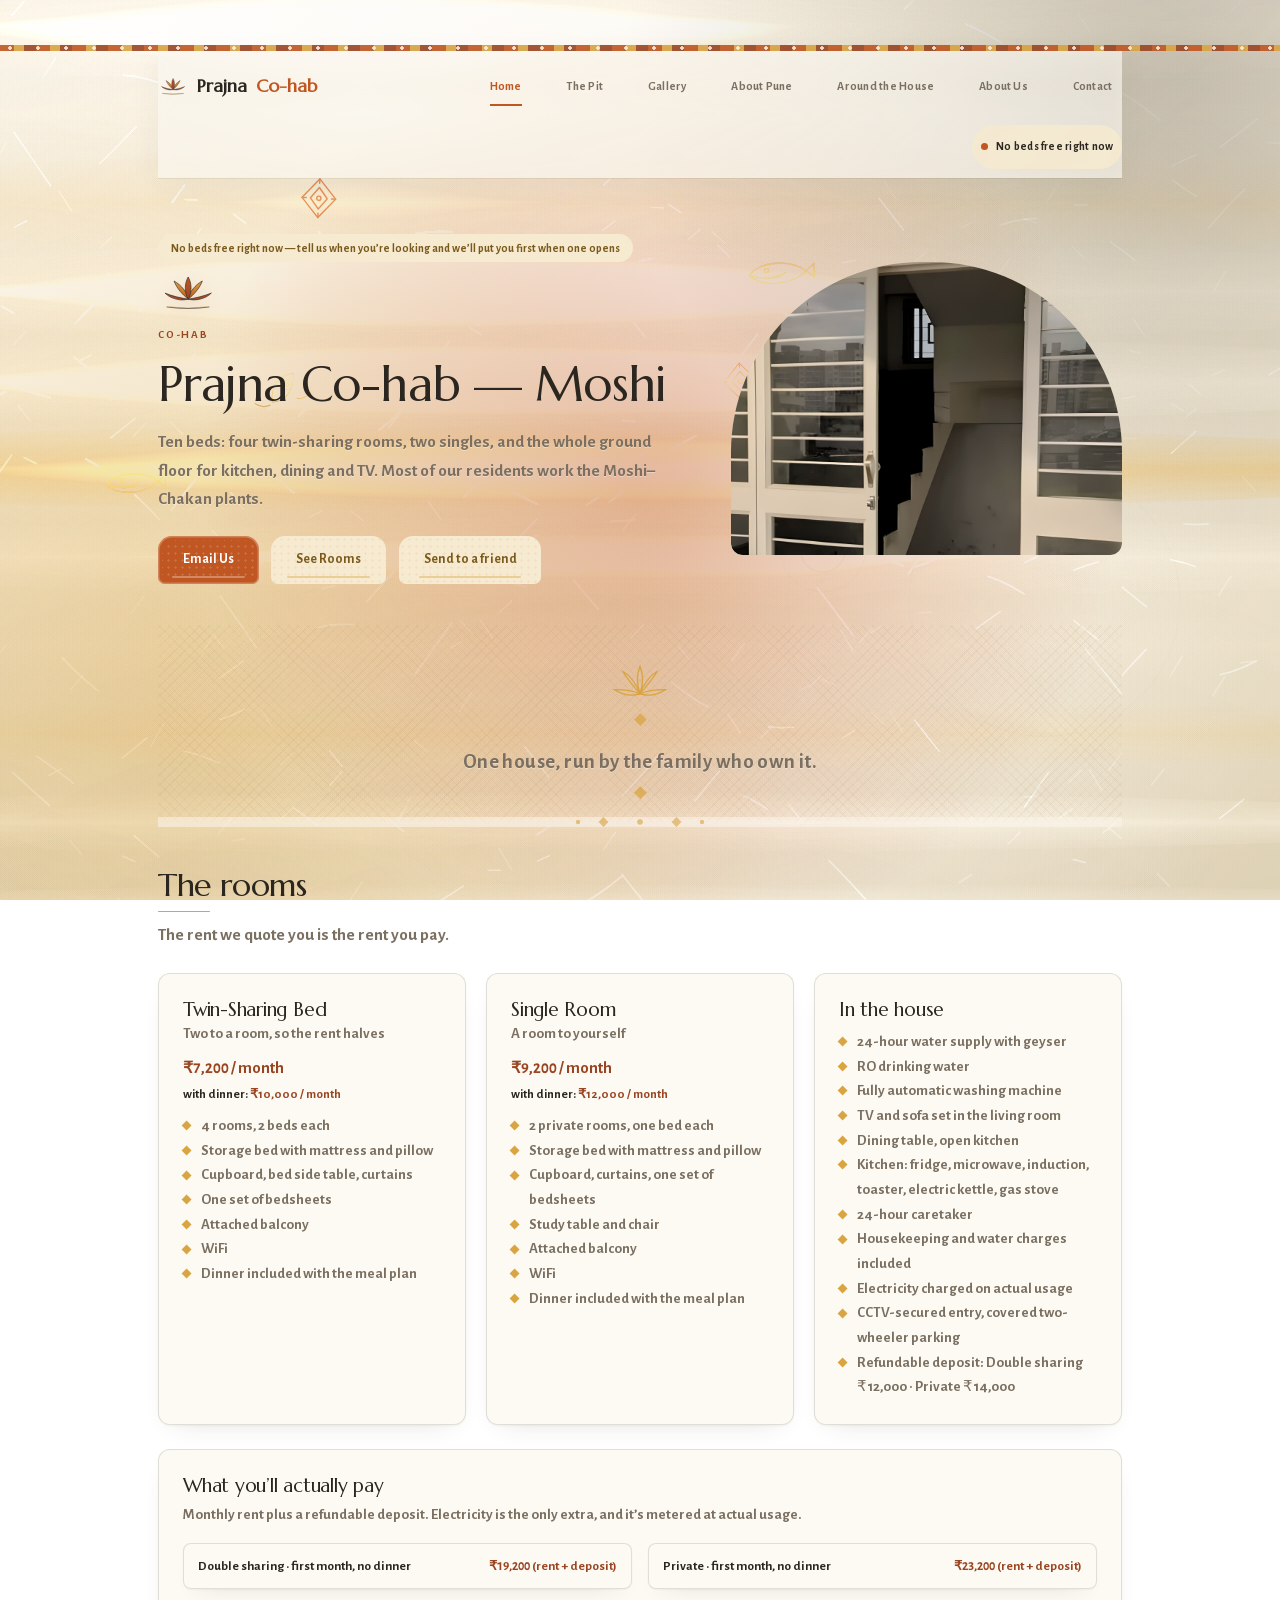
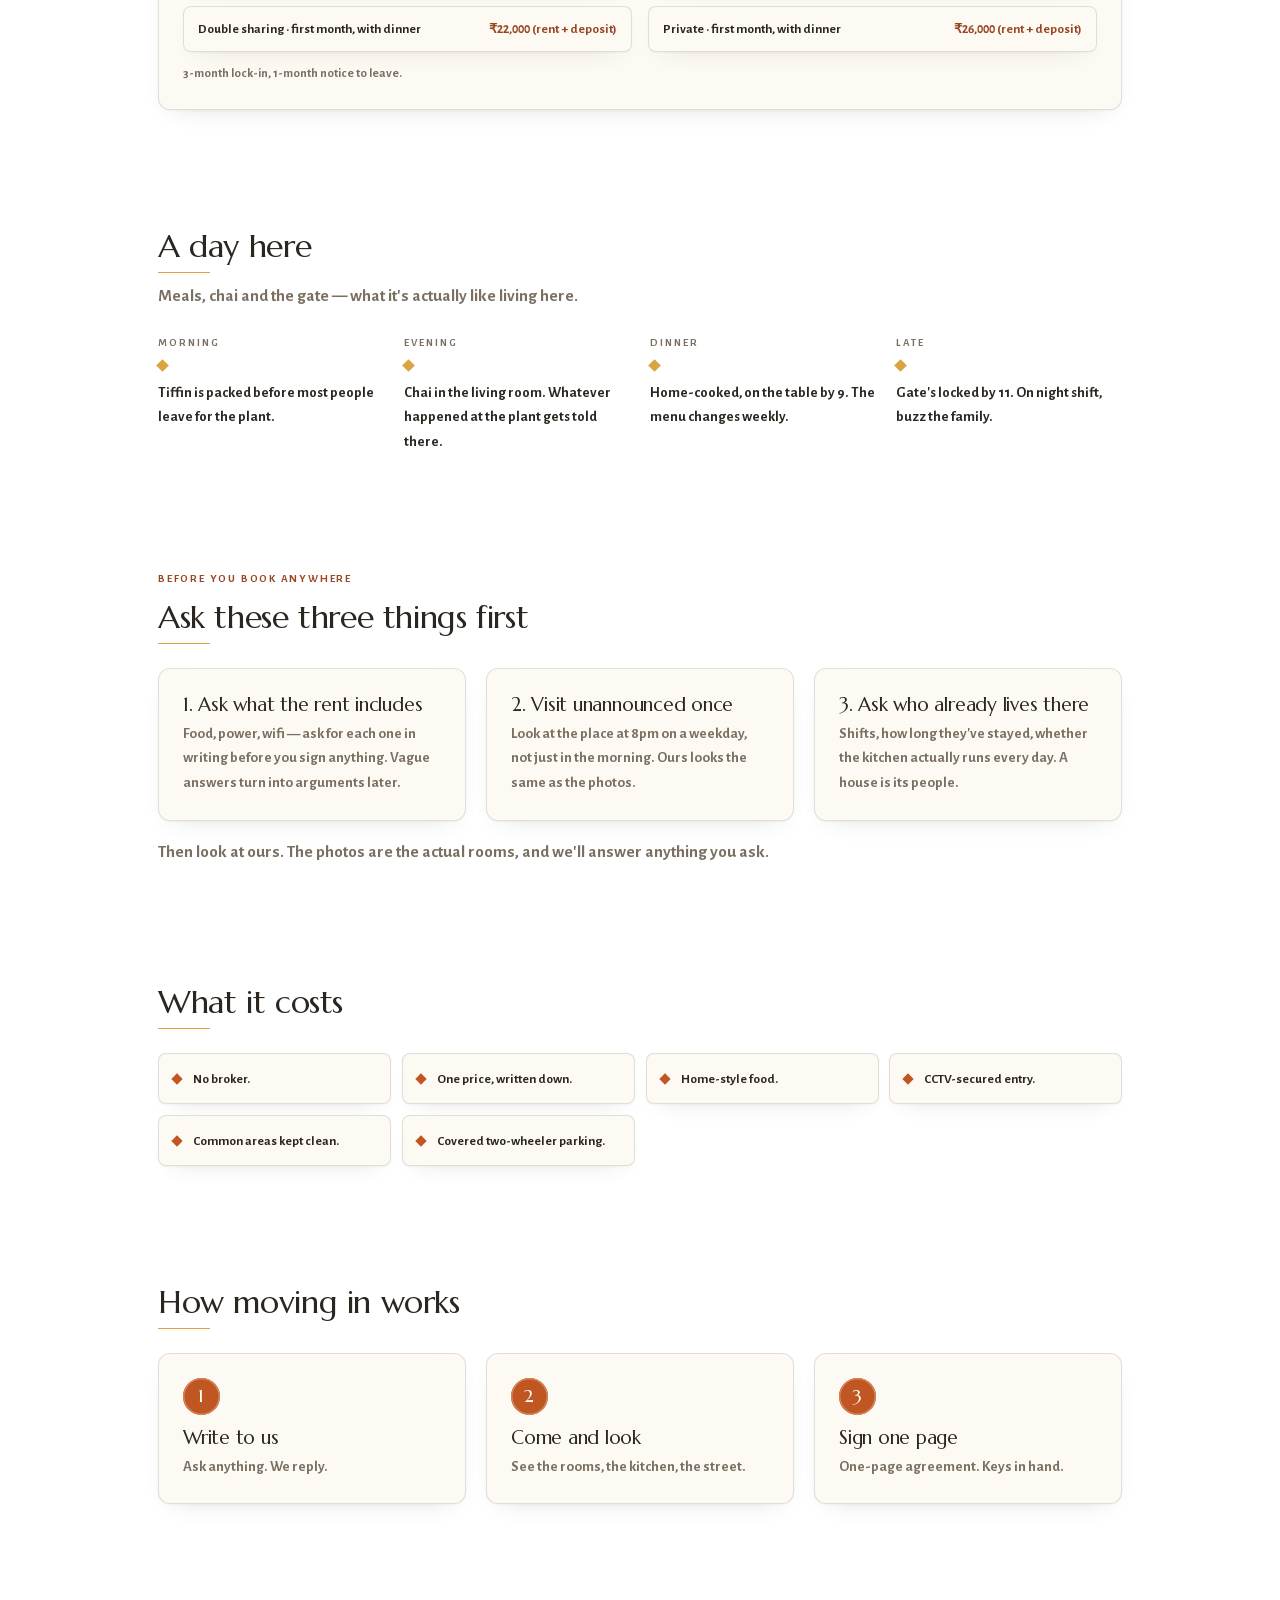
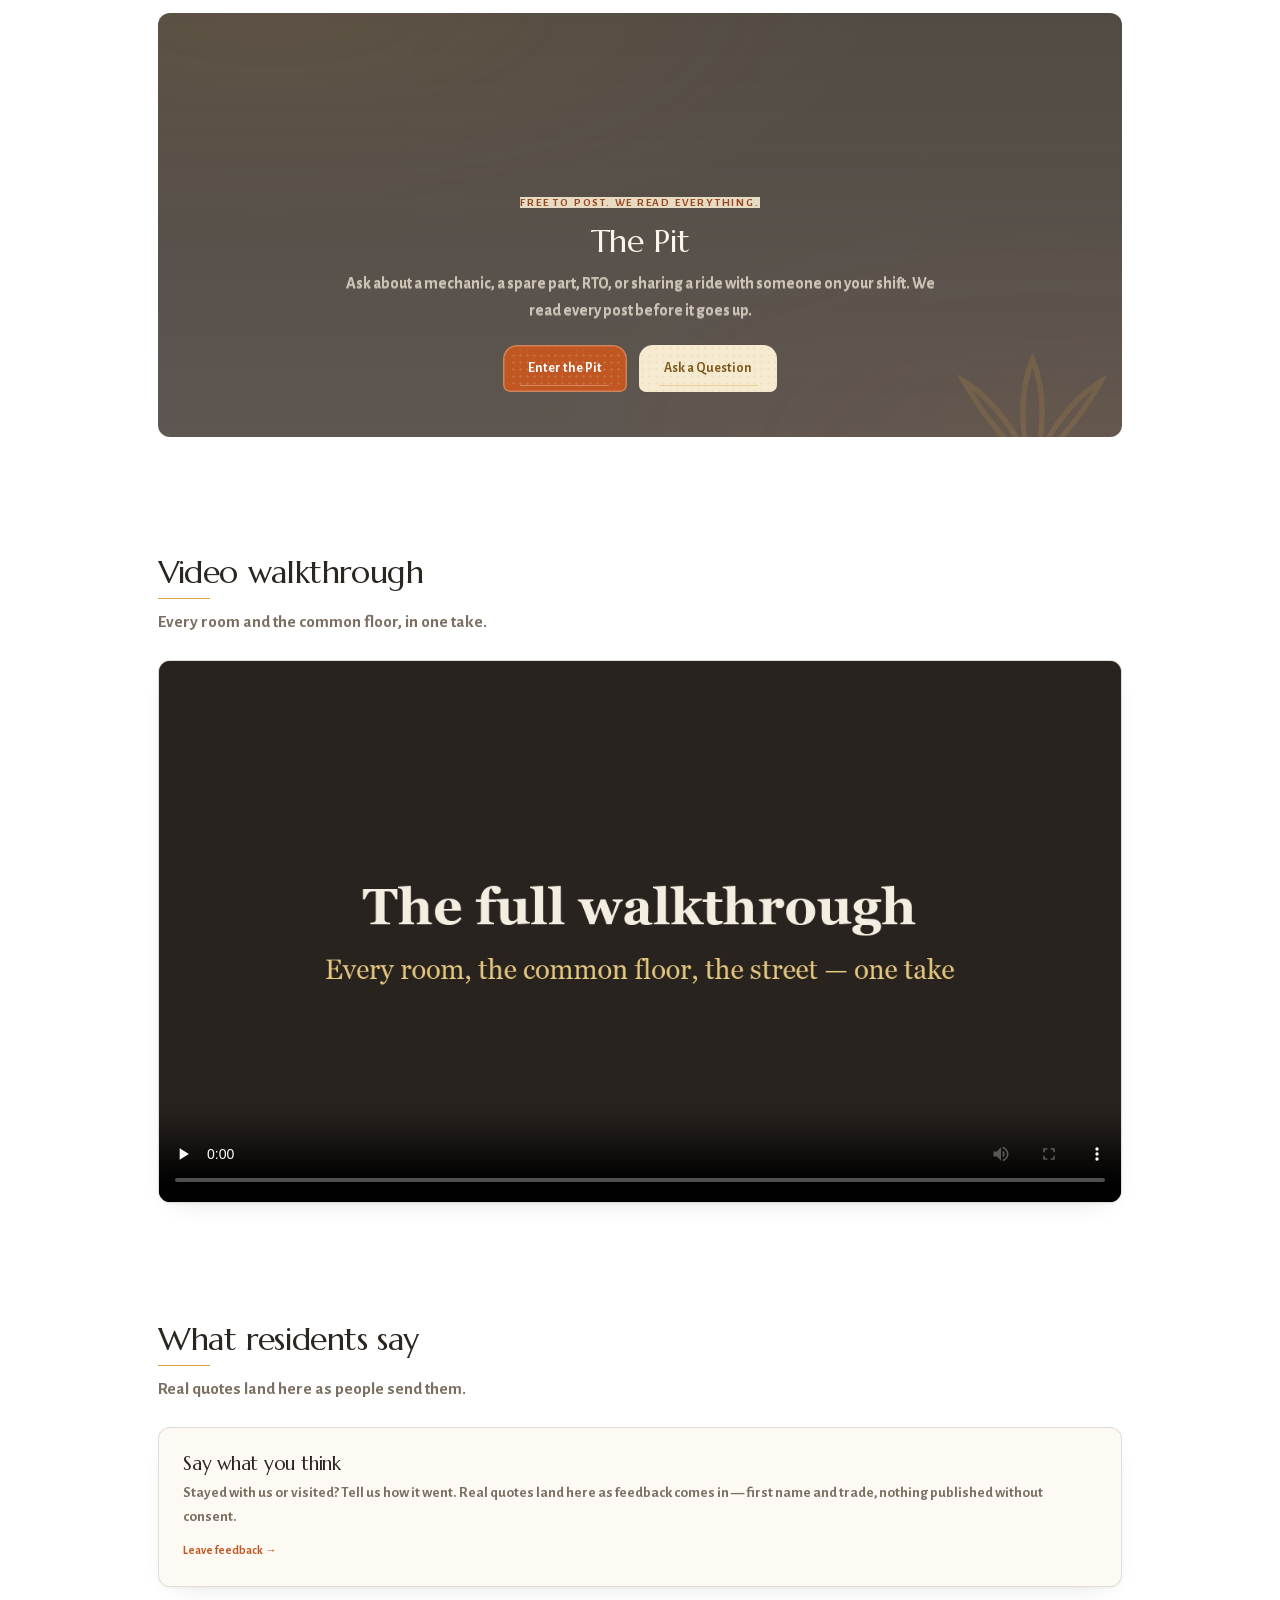
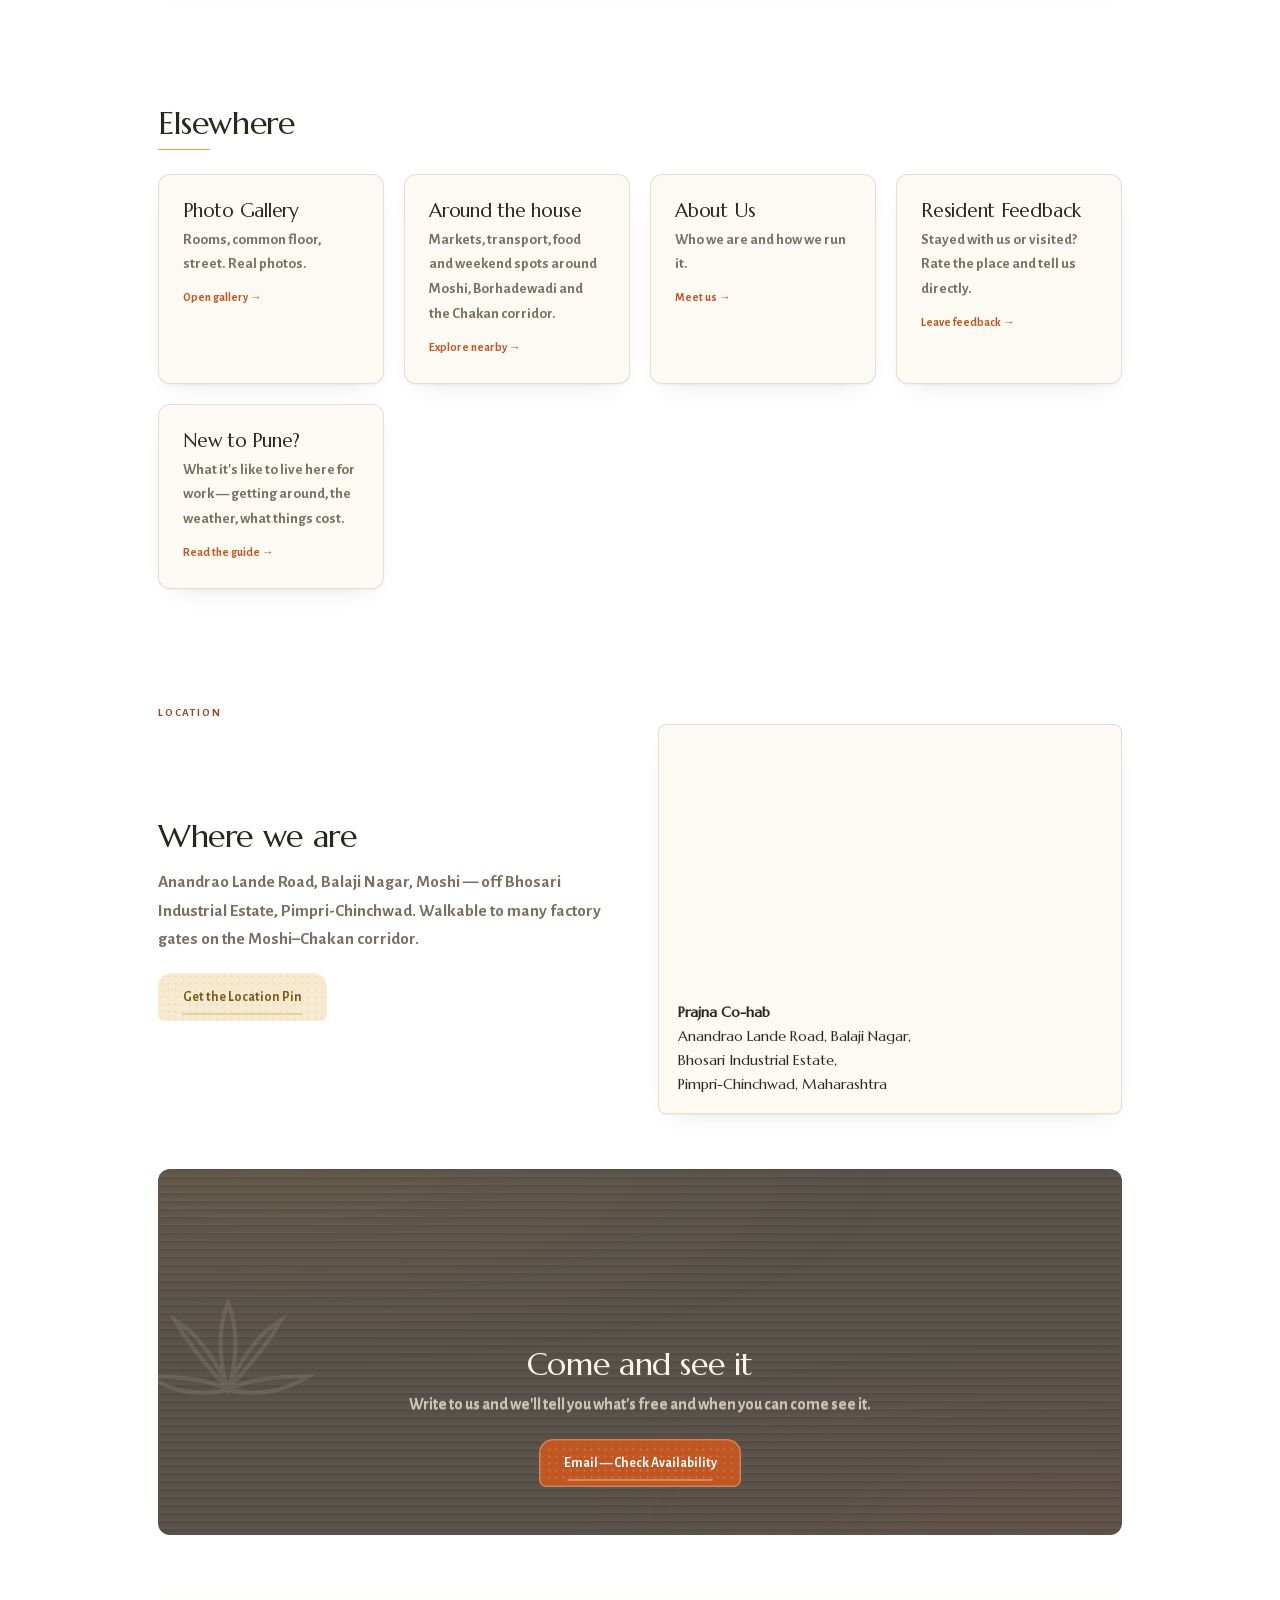
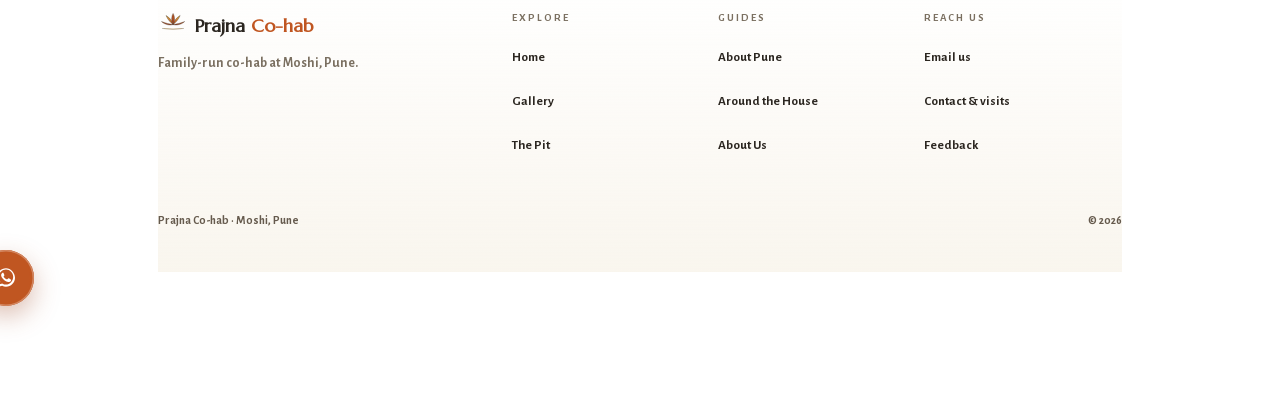
==== commit 15f3e0d3: "v60: pond scenes per page, seamless load reveal, cross-page view transitions, torn-paper assemblage" ====
--- a/index.html
+++ b/index.html
@@ -61,11 +61,12 @@
 <meta name="geo.region" content="IN-MH">
 <meta name="geo.placename" content="Moshi, Pune">
 <link rel="canonical" href="https://himansu04.github.io/prajna-co-hab/">
-<link rel="stylesheet" href="assets/style.css?v=59">
+<link rel="stylesheet" href="assets/style.css?v=60">
+  <link rel="stylesheet" href="assets/pond.css?v=60">
 <link rel="icon" href="data:image/svg+xml,%3Csvg xmlns='http://www.w3.org/2000/svg' viewBox='0 0 32 32'%3E%3Crect width='32' height='32' rx='7' fill='%23c05a2e'/%3E%3Ctext x='16' y='22' font-size='18' font-family='Georgia' fill='%23faf6f0' text-anchor='middle'%3EP%3C/text%3E%3C/svg%3E">
 <noscript><style>.flow,.reveal{opacity:1!important;transform:none!important}</style></noscript>
 </head>
-<body>
+<body data-pond="home">
 <a class="skip" href="#main">Skip to content</a>
 <div class="folkline"></div>
 <div class="wrap">
@@ -92,7 +93,7 @@
         <a class="btn ghost share-btn" href="#">Send to a friend</a>
       </div>
     </div>
-    <div class="fadeup" style="animation-delay:.3s"><a href="gallery.html" class="ph heroshot tilt" style="text-decoration:none"><img src="assets/g/entrance.jpg?v=59" width="1200" height="800" alt="The entrance of Prajna Co-hab" loading="eager"></a></div>
+    <div class="fadeup" style="animation-delay:.3s"><a href="gallery.html" class="ph heroshot tilt" style="text-decoration:none"><img src="assets/g/entrance.jpg?v=60" width="1200" height="800" alt="The entrance of Prajna Co-hab" loading="eager"></a></div>
   </div>
 
   <div class="familyband reveal">
@@ -333,7 +334,8 @@
 <div class="mobilebar">
   <span class="miniopen" id="vacancy-mini" hidden></span><a href="#" data-mailsubject="Email" class="wa mail-link">Email</a>
 </div>
-<script src="config.js?v=59"></script><script src="assets/site.js?v=59"></script>
-<script src="assets/fluid.js?v=59" defer></script><script src="assets/vendor/gsap-3.15.0.min.js?v=59"></script><script src="assets/vendor/ScrollTrigger-3.15.0.min.js?v=59"></script><script src="assets/vendor/SplitText-3.15.0.min.js?v=59"></script><script src="assets/vendor/Flip-3.15.0.min.js?v=59"></script><script src="assets/vendor/MotionPathPlugin-3.15.0.min.js?v=59"></script><script src="assets/vendor/CustomEase-3.15.0.min.js?v=59"></script><script src="assets/vendor/Observer-3.15.0.min.js?v=59"></script><script src="assets/motion.js?v=59" defer></script>
+<script src="config.js?v=60"></script><script src="assets/site.js?v=60"></script>
+<script src="assets/fluid.js?v=60" defer></script>
+<script src="assets/pond.js?v=60" defer></script><script src="assets/vendor/gsap-3.15.0.min.js?v=60"></script><script src="assets/vendor/ScrollTrigger-3.15.0.min.js?v=60"></script><script src="assets/vendor/SplitText-3.15.0.min.js?v=60"></script><script src="assets/vendor/Flip-3.15.0.min.js?v=60"></script><script src="assets/vendor/MotionPathPlugin-3.15.0.min.js?v=60"></script><script src="assets/vendor/CustomEase-3.15.0.min.js?v=60"></script><script src="assets/vendor/Observer-3.15.0.min.js?v=60"></script><script src="assets/motion.js?v=60" defer></script>
 </body>
 </html>
--- a/assets/pond.css
+++ b/assets/pond.css
@@ -0,0 +1,148 @@
+/* ══════════════════════════════════════════════════════════════════════════
+   POND — scenes, seamless reveal, torn-paper assemblage
+   Loaded via assets/pond.js. Everything here is DOM + CSS so it adds nothing
+   to the per-frame canvas cost measured at ~0.7ms.
+
+   LAYER ORDER (back to front)
+     canvas.bgfx   the water                 z 0
+     .collage      torn paper pieces         z 1
+     .pondfloat    drifting folk motifs      z 2
+     page content                           z 3
+     .pondreveal   surface settling on load  z 90
+   ══════════════════════════════════════════════════════════════════════════ */
+
+/* ── 1. DRIFTING FOLK MOTIFS ────────────────────────────────────────────
+   Position is set as a percentage of the layer and nudged with a transform.
+   Animating only transform/opacity keeps every floater on its own compositor
+   layer, so the whole set costs the GPU almost nothing. */
+.pondfloat{
+  position:fixed; inset:0; z-index:2; pointer-events:none;
+  contain:strict;
+}
+.pondfloat .pf{
+  position:absolute;
+  left:var(--pf-x); top:var(--pf-y);
+  width:var(--pf-size); height:calc(var(--pf-size) * .58);
+  background-image:var(--pf-m);
+  background-repeat:no-repeat; background-position:center; background-size:contain;
+  opacity:var(--pf-op);
+  filter:blur(.25px);
+  will-change:transform,opacity;
+  animation:pfdrift var(--pf-dur) linear infinite;
+  animation-delay:var(--pf-delay);
+}
+/* a slow rise, a lazy side-to-side, and a barely-there roll — three motions
+   on one transform so they compose instead of fighting */
+@keyframes pfdrift{
+  0%   { transform:translate3d(0,0,0) rotate(0deg); }
+  25%  { transform:translate3d(10px,calc(var(--pf-rise) * -26px),0) rotate(var(--pf-tilt)); }
+  50%  { transform:translate3d(-8px,calc(var(--pf-rise) * -54px),0) rotate(calc(var(--pf-tilt) * -.6)); }
+  75%  { transform:translate3d(6px,calc(var(--pf-rise) * -80px),0) rotate(calc(var(--pf-tilt) * .4)); }
+  100% { transform:translate3d(0,calc(var(--pf-rise) * -104px),0) rotate(0deg); }
+}
+
+/* ── 2. TORN-PAPER ASSEMBLAGE ───────────────────────────────────────────
+   Four fixed pieces sitting BEHIND the content, so they read as paper the
+   house is laid out on rather than decoration competing with the words.
+
+   What actually sells torn paper, learned by looking at it failing: the first
+   attempt had filter:blur(.3px) on each piece, which softened precisely the
+   edge that needs to be ragged, and a 13-point polygon at radius 50-66% is a
+   pebble. So: no blur, and .cp::before repeats the same clip-path as a pale
+   sheet nudged 2px up-left, which leaves a torn white lip along the top edge
+   — the cue that reads unmistakably as paper rather than wash. */
+.collage{
+  position:fixed; inset:0; z-index:1; pointer-events:none;
+  contain:strict;
+}
+.collage .cp{
+  position:absolute; display:block;
+  opacity:var(--o,.26);
+  background:var(--wash);
+  box-shadow:0 10px 22px -14px rgba(58,50,42,.55);
+}
+.collage .cp::before{
+  content:""; position:absolute; inset:0;
+  clip-path:inherit;
+  background:linear-gradient(160deg, rgba(255,253,248,.60), rgba(250,244,232,.34));
+  transform:translate(-2px,-2px);
+  z-index:-1;
+}
+/* paper fibre: a fine repeating grain so the washes are not flat gradients */
+.collage .cp::after{
+  content:""; position:absolute; inset:0;
+  background-image:
+    repeating-linear-gradient(102deg, rgba(255,255,255,.30) 0 1px, transparent 1px 3px),
+    repeating-linear-gradient(14deg, rgba(58,50,42,.05) 0 1px, transparent 1px 4px);
+  mix-blend-mode:overlay;
+}
+.collage .cp1{--wash:linear-gradient(150deg, rgba(192,86,33,.30), rgba(217,164,65,.16));}
+.collage .cp2{--wash:linear-gradient(200deg, rgba(217,164,65,.34), rgba(245,222,179,.14));}
+.collage .cp3{--wash:linear-gradient(120deg, rgba(122,111,96,.26), rgba(240,230,208,.12));}
+.collage .cp4{--wash:linear-gradient(240deg, rgba(192,86,33,.24), rgba(217,164,65,.20));}
+
+/* ── 3. THE REVEAL — the pond settling on load ──────────────────────────
+   The page is already painted underneath, so this thins away rather than
+   wiping in. Rings spread once, the surface fades, and pond.js removes the
+   node entirely so nothing is left to intercept clicks. */
+.pondreveal{
+  position:fixed; inset:0; z-index:90; pointer-events:none;
+  background:radial-gradient(120% 90% at 50% 42%, rgba(253,250,244,.86), rgba(240,230,208,.62) 62%, rgba(217,164,65,.30));
+  backdrop-filter:blur(2px);
+  animation:pondlift 1.05s cubic-bezier(.22,.61,.36,1) forwards;
+}
+.pondreveal .pring{
+  position:absolute; left:50%; top:42%;
+  width:22vmin; height:22vmin; margin:-11vmin 0 0 -11vmin;
+  border:1px solid rgba(192,86,33,.34); border-radius:50%;
+  animation:pring 1.15s cubic-bezier(.22,.61,.36,1) forwards;
+}
+.pondreveal .p2{animation-delay:.14s}
+.pondreveal .p3{animation-delay:.28s}
+
+@keyframes pondlift{
+  0%   { opacity:1; backdrop-filter:blur(2px); }
+  55%  { opacity:.55; backdrop-filter:blur(1px); }
+  100% { opacity:0; backdrop-filter:blur(0); visibility:hidden; }
+}
+@keyframes pring{
+  0%   { transform:scale(.18); opacity:.85; }
+  100% { transform:scale(5.2); opacity:0; }
+}
+
+/* ── 4. CROSS-PAGE TRANSITION ───────────────────────────────────────────
+   Only takes effect where the browser supports cross-document view
+   transitions. The title carries the name so it slides rather than cuts;
+   everything else cross-fades. Elsewhere this block is inert. */
+@media (prefers-reduced-motion: no-preference){
+  ::view-transition-old(root),
+  ::view-transition-new(root){ animation-duration:.42s; animation-timing-function:cubic-bezier(.22,.61,.36,1); }
+  ::view-transition-old(page-title){ animation:poldout .42s cubic-bezier(.4,0,.2,1) both; }
+  ::view-transition-new(page-title){ animation:pnewin  .52s cubic-bezier(.22,.61,.36,1) .06s both; }
+  @keyframes poldout{ to{ opacity:0; transform:translateY(-14px); } }
+  @keyframes pnewin { from{ opacity:0; transform:translateY(18px); } }
+}
+
+/* ── 5. REDUCED MOTION ──────────────────────────────────────────────────
+   Nothing drifts, nothing wipes in, the paper stays put. The house is still
+   a house, it just holds still. */
+@media (prefers-reduced-motion: reduce){
+  .pondfloat{display:none}
+  .pondreveal{display:none}
+  .collage .cp{animation:none !important; transform:none !important}
+}
+
+/* ── 6. SMALL SCREENS ───────────────────────────────────────────────────
+   Fewer, smaller pieces: on a phone the same count reads as clutter and
+   costs more compositing than it is worth. */
+@media (max-width:700px){
+  .pondfloat .pf{width:calc(var(--pf-size) * .72); height:calc(var(--pf-size) * .42)}
+  .collage .cp{opacity:calc(var(--o,1) * .8)}
+  .collage .cp3,.collage .cp4{display:none}
+}
+
+/* ── 7. PRINT ───────────────────────────────────────────────────────────
+   Paper collage on a printed page is just grey mud. */
+@media print{
+  .pondfloat,.collage,.pondreveal{display:none !important}
+}
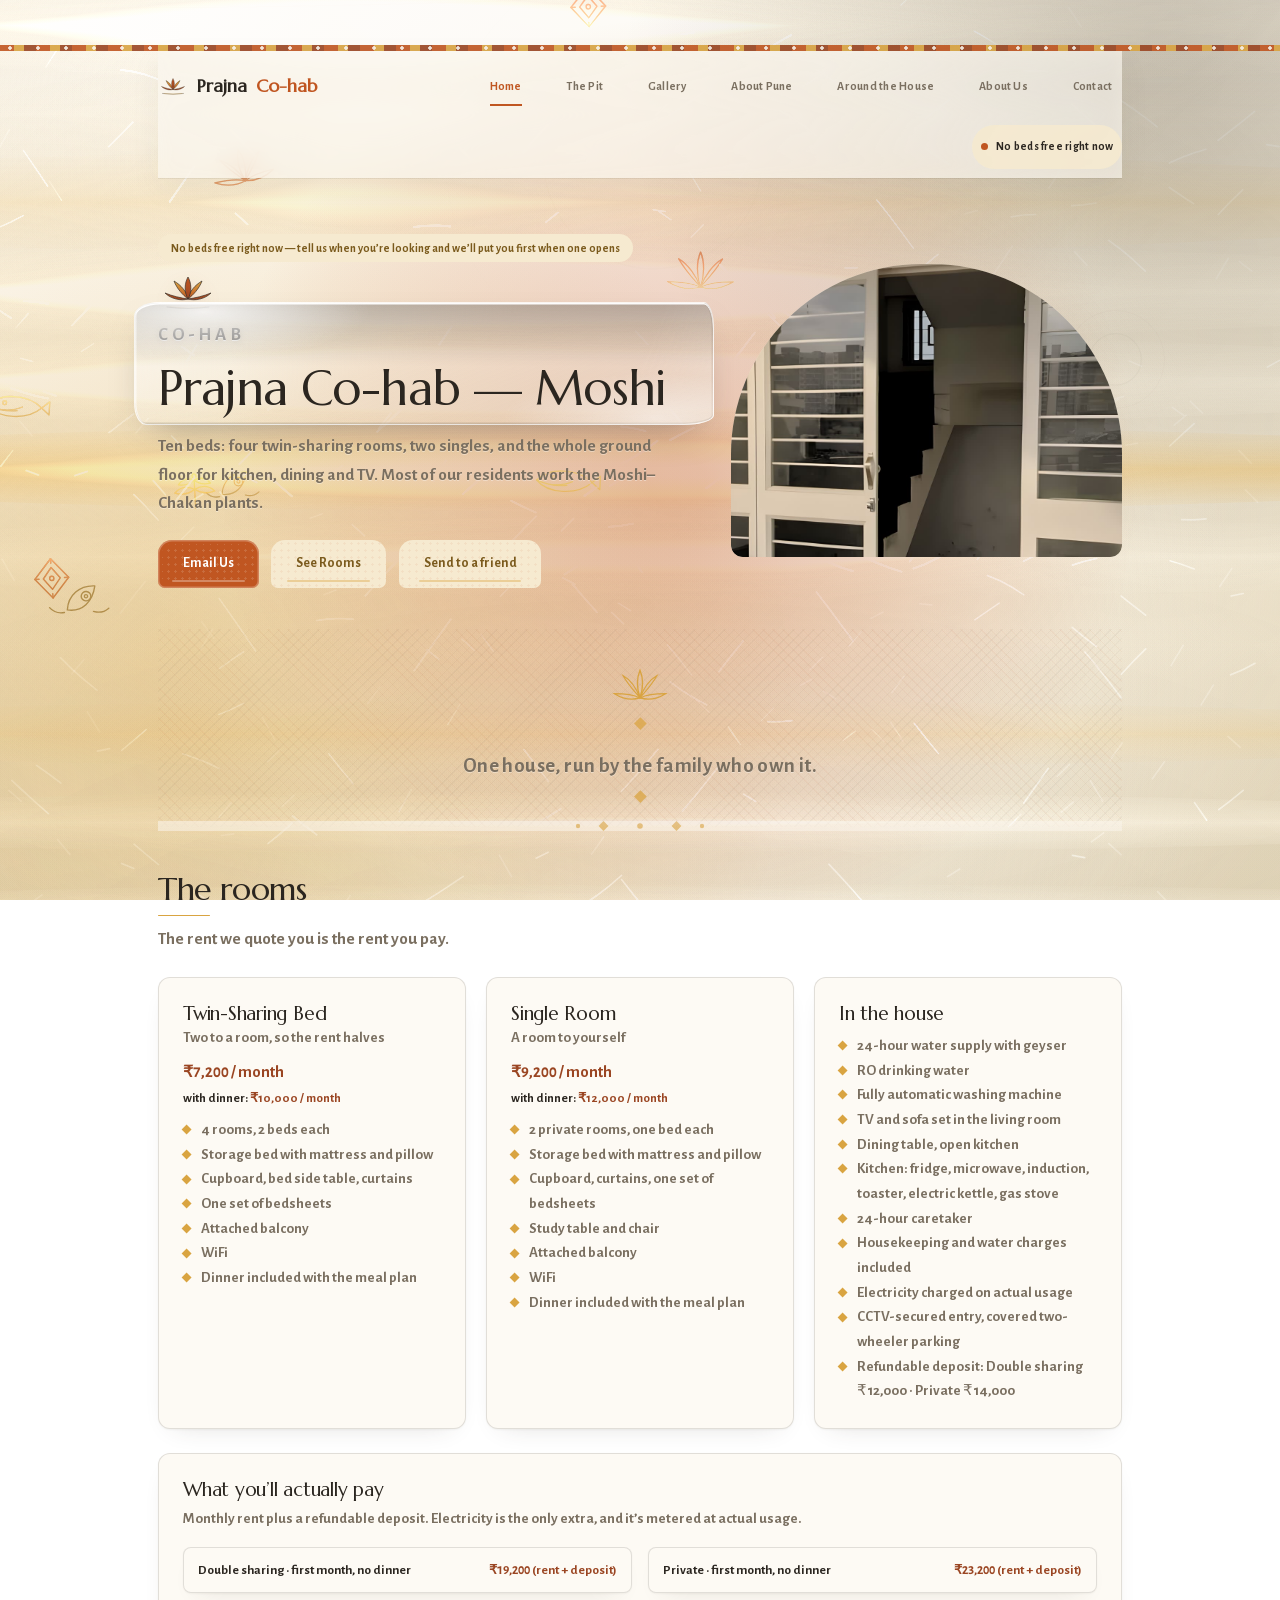
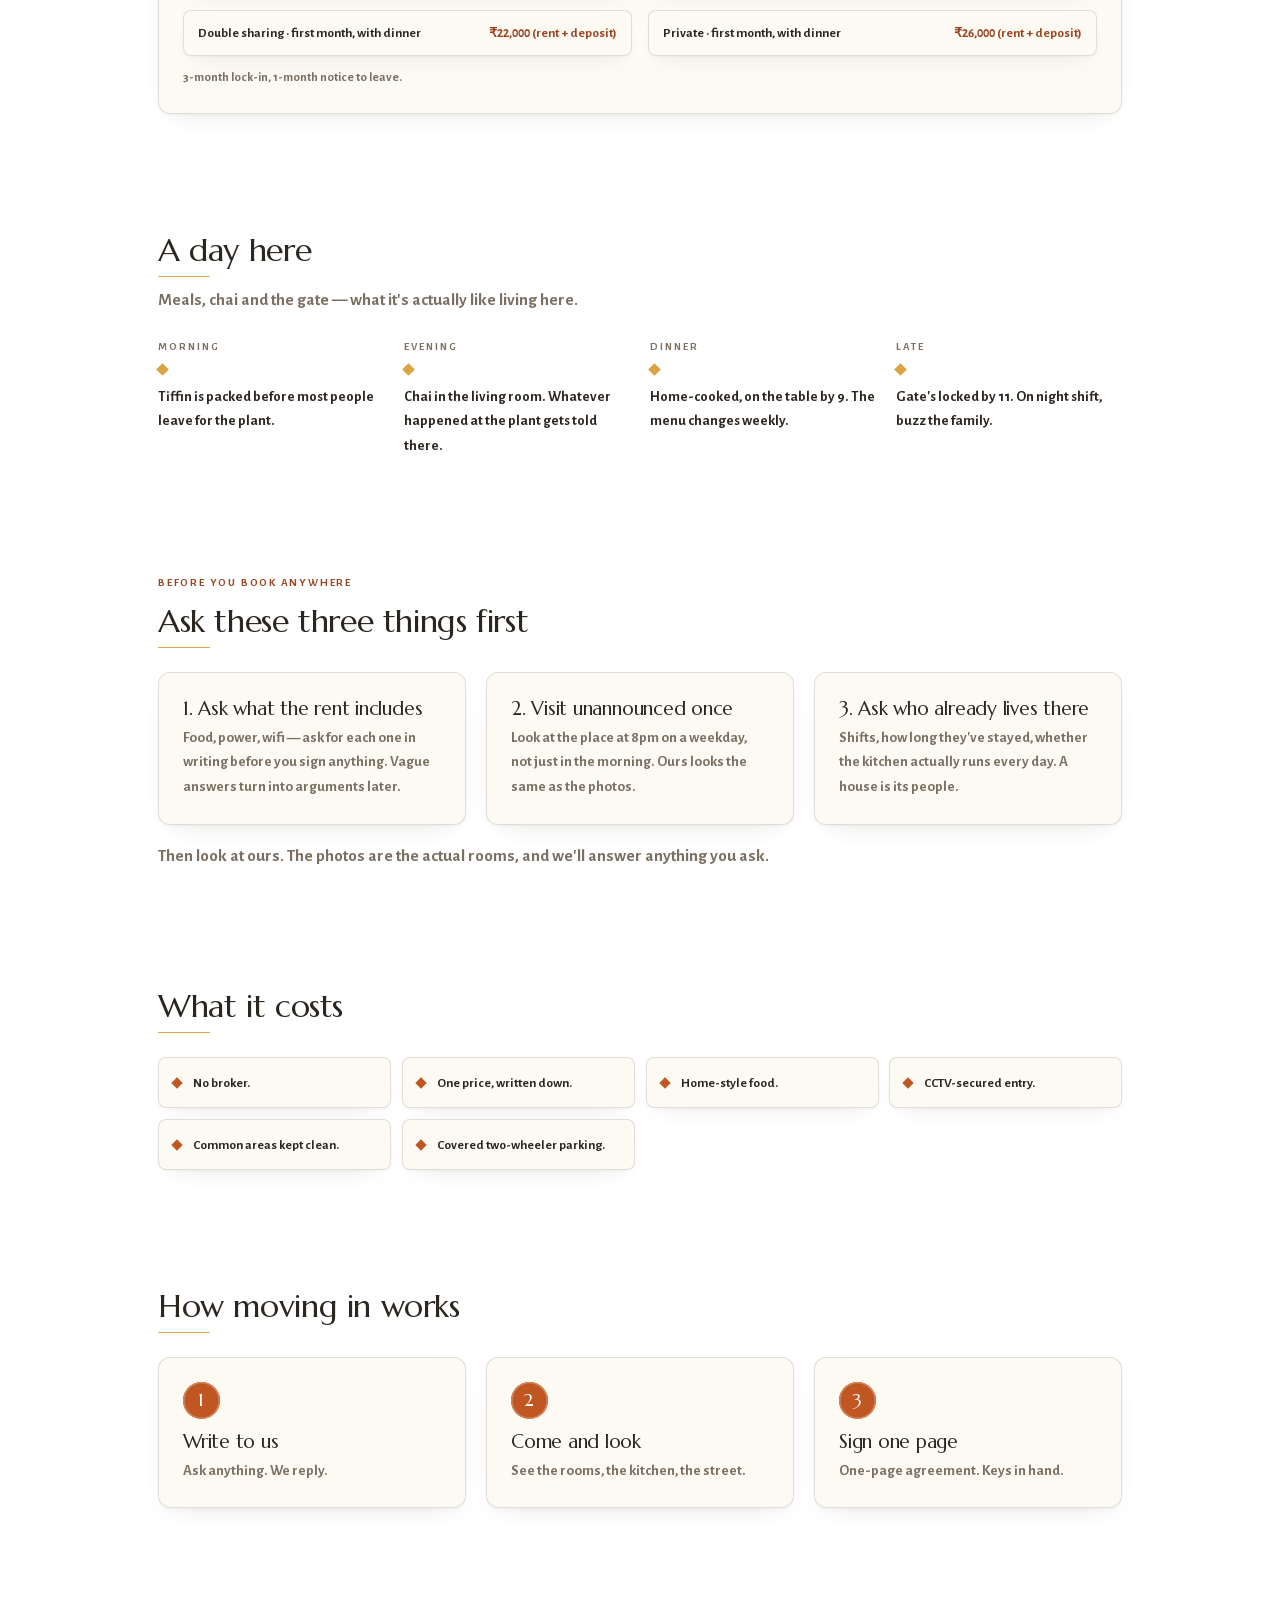
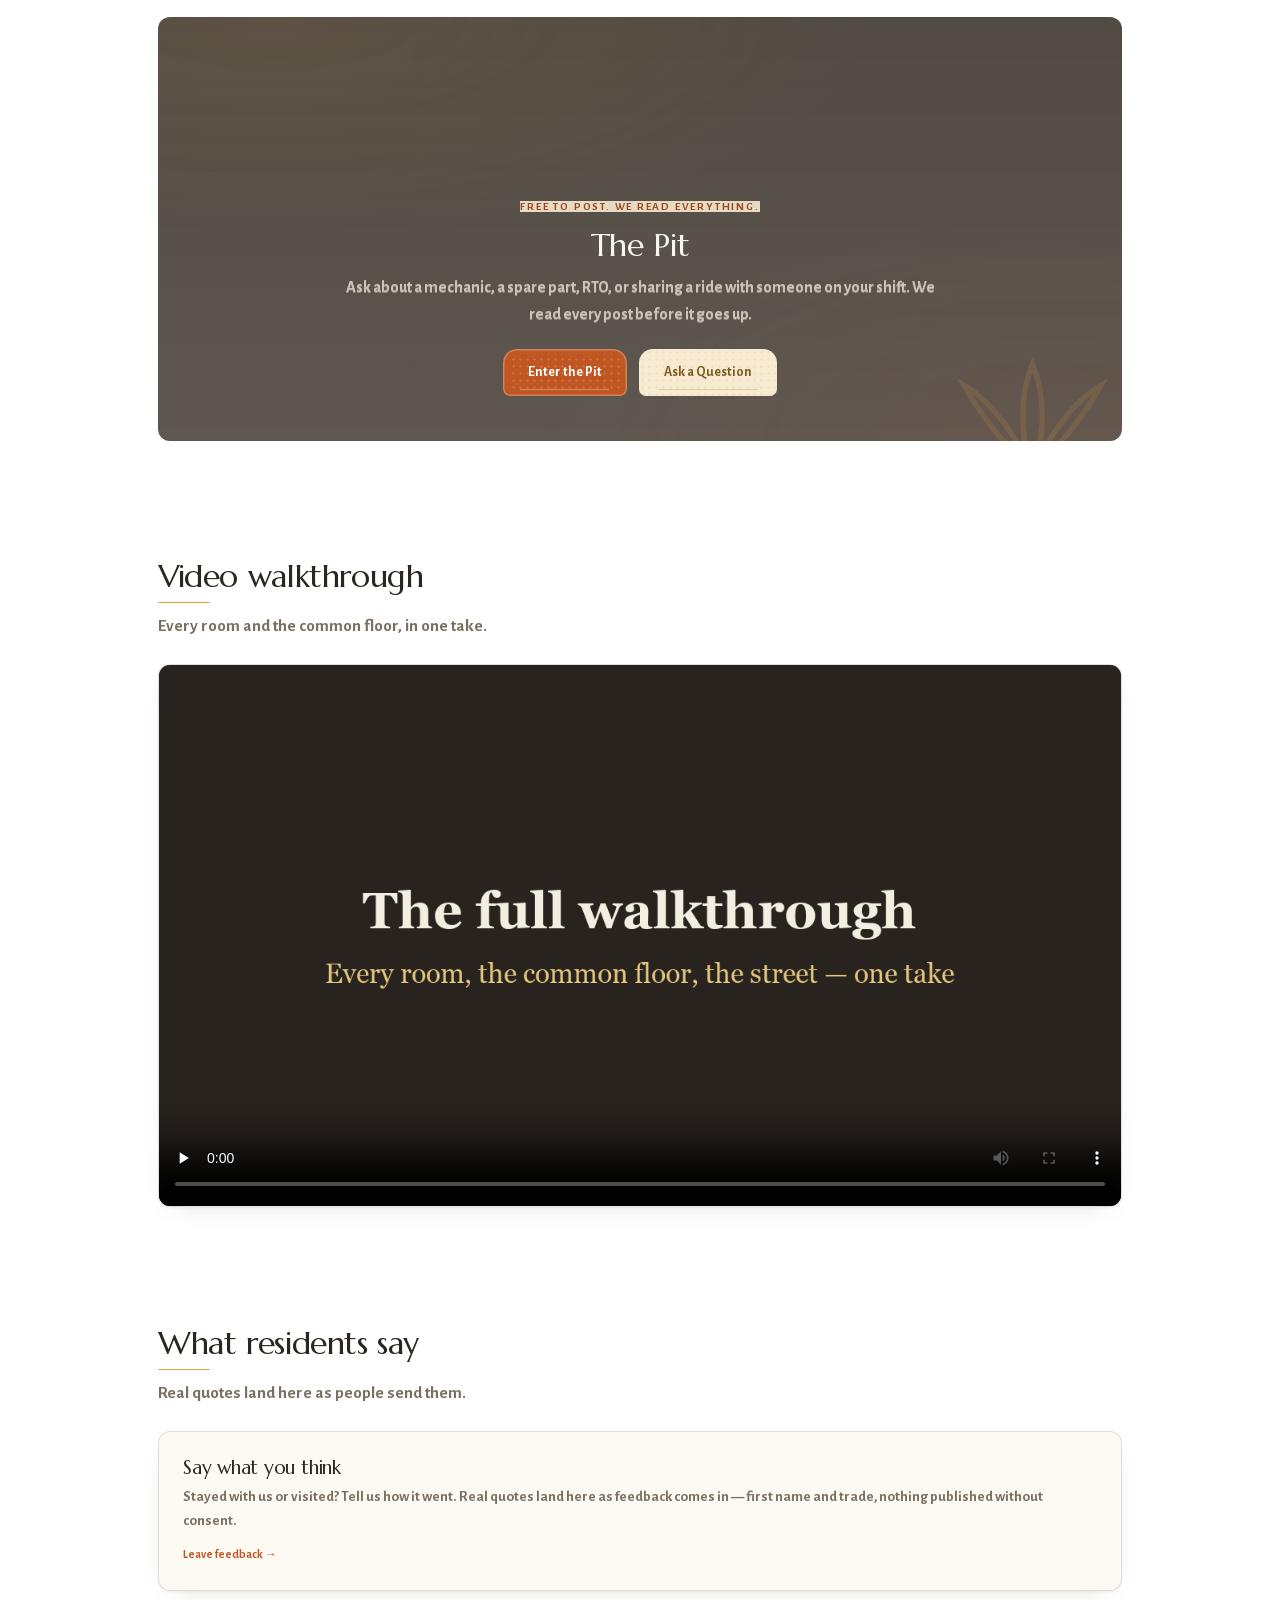
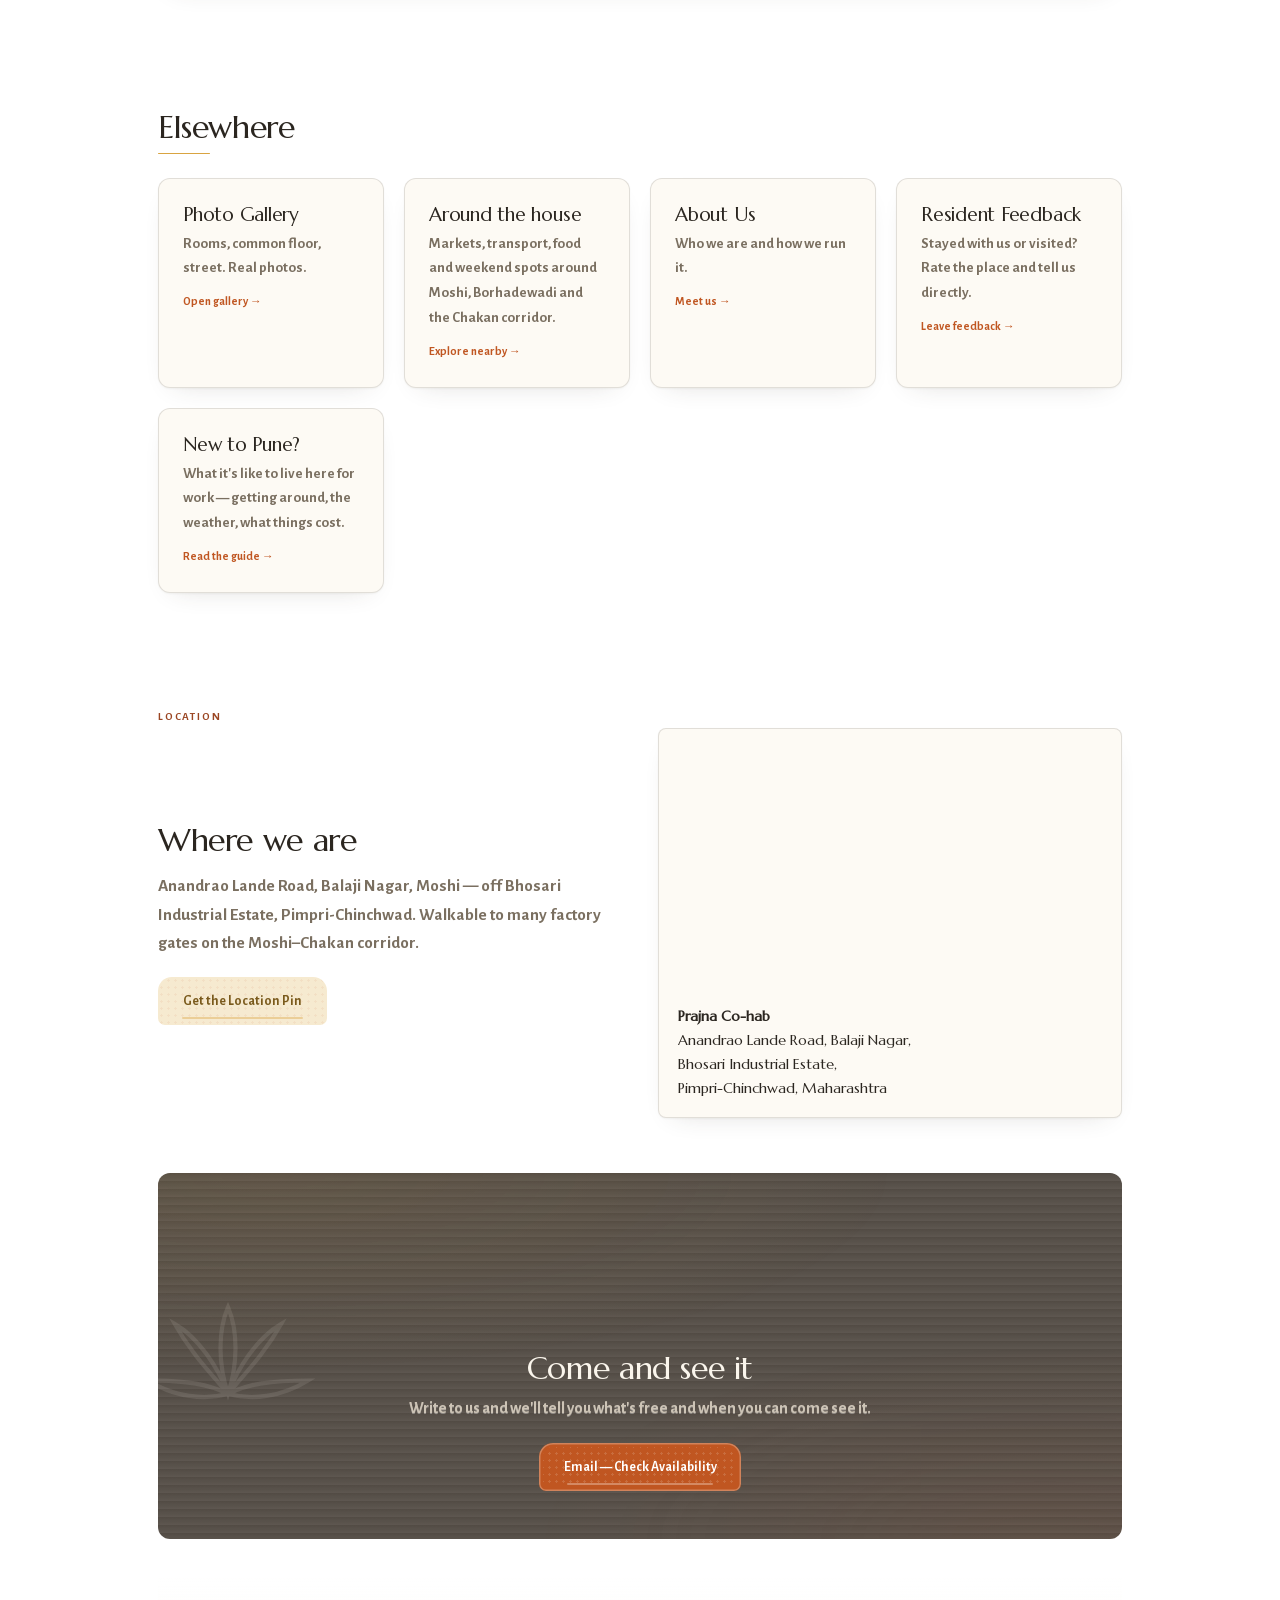
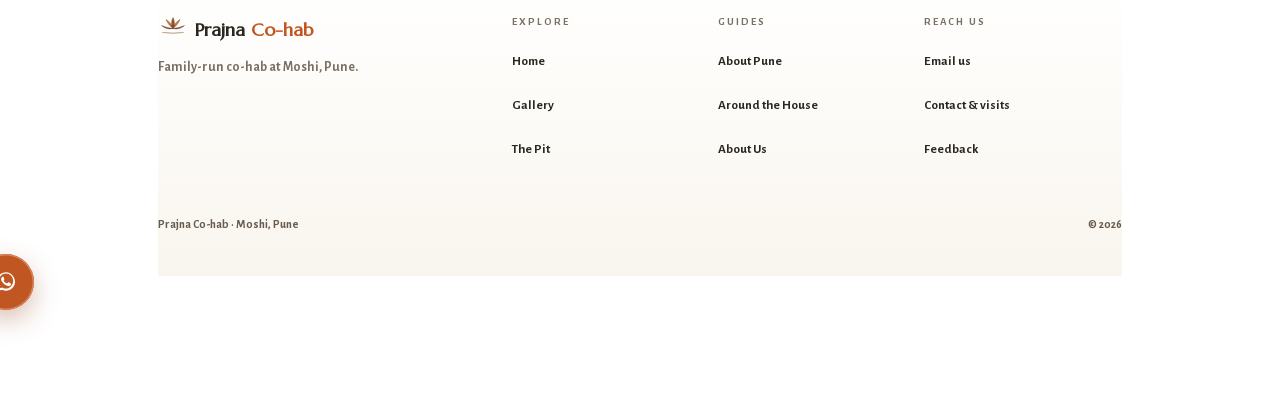
==== commit 3c1c7e87: "v62: glass sheet behind every page heading, smoked-glass tags, pond-aware backdrop blur" ====
--- a/index.html
+++ b/index.html
@@ -61,8 +61,8 @@
 <meta name="geo.region" content="IN-MH">
 <meta name="geo.placename" content="Moshi, Pune">
 <link rel="canonical" href="https://himansu04.github.io/prajna-co-hab/">
-<link rel="stylesheet" href="assets/style.css?v=60">
-  <link rel="stylesheet" href="assets/pond.css?v=60">
+<link rel="stylesheet" href="assets/style.css?v=62">
+  <link rel="stylesheet" href="assets/pond.css?v=62">
 <link rel="icon" href="data:image/svg+xml,%3Csvg xmlns='http://www.w3.org/2000/svg' viewBox='0 0 32 32'%3E%3Crect width='32' height='32' rx='7' fill='%23c05a2e'/%3E%3Ctext x='16' y='22' font-size='18' font-family='Georgia' fill='%23faf6f0' text-anchor='middle'%3EP%3C/text%3E%3C/svg%3E">
 <noscript><style>.flow,.reveal{opacity:1!important;transform:none!important}</style></noscript>
 </head>
@@ -93,7 +93,7 @@
         <a class="btn ghost share-btn" href="#">Send to a friend</a>
       </div>
     </div>
-    <div class="fadeup" style="animation-delay:.3s"><a href="gallery.html" class="ph heroshot tilt" style="text-decoration:none"><img src="assets/g/entrance.jpg?v=60" width="1200" height="800" alt="The entrance of Prajna Co-hab" loading="eager"></a></div>
+    <div class="fadeup" style="animation-delay:.3s"><a href="gallery.html" class="ph heroshot tilt" style="text-decoration:none"><img src="assets/g/entrance.jpg?v=62" width="1200" height="800" alt="The entrance of Prajna Co-hab" loading="eager"></a></div>
   </div>
 
   <div class="familyband reveal">
@@ -334,8 +334,8 @@
 <div class="mobilebar">
   <span class="miniopen" id="vacancy-mini" hidden></span><a href="#" data-mailsubject="Email" class="wa mail-link">Email</a>
 </div>
-<script src="config.js?v=60"></script><script src="assets/site.js?v=60"></script>
-<script src="assets/fluid.js?v=60" defer></script>
-<script src="assets/pond.js?v=60" defer></script><script src="assets/vendor/gsap-3.15.0.min.js?v=60"></script><script src="assets/vendor/ScrollTrigger-3.15.0.min.js?v=60"></script><script src="assets/vendor/SplitText-3.15.0.min.js?v=60"></script><script src="assets/vendor/Flip-3.15.0.min.js?v=60"></script><script src="assets/vendor/MotionPathPlugin-3.15.0.min.js?v=60"></script><script src="assets/vendor/CustomEase-3.15.0.min.js?v=60"></script><script src="assets/vendor/Observer-3.15.0.min.js?v=60"></script><script src="assets/motion.js?v=60" defer></script>
+<script src="config.js?v=62"></script><script src="assets/site.js?v=62"></script>
+<script src="assets/fluid.js?v=62" defer></script>
+<script src="assets/pond.js?v=62" defer></script><script src="assets/vendor/gsap-3.15.0.min.js?v=62"></script><script src="assets/vendor/ScrollTrigger-3.15.0.min.js?v=62"></script><script src="assets/vendor/SplitText-3.15.0.min.js?v=62"></script><script src="assets/vendor/Flip-3.15.0.min.js?v=62"></script><script src="assets/vendor/MotionPathPlugin-3.15.0.min.js?v=62"></script><script src="assets/vendor/CustomEase-3.15.0.min.js?v=62"></script><script src="assets/vendor/Observer-3.15.0.min.js?v=62"></script><script src="assets/motion.js?v=62" defer></script>
 </body>
 </html>
--- a/assets/style.css
+++ b/assets/style.css
@@ -1469,3 +1469,186 @@
    alone - WCAG 2.5.8 exempts those, and padding there would break the flow.
    ══════════════════════════════════════════════════════════════════════════ */
 .lede > a:only-child{display:inline-block;padding:.72rem 0;margin:-.72rem 0}
+
+
+/* ============================================================
+   v61 — GLASS ON THE POND.
+   A torn sheet of glass behind every page heading, and true
+   refracting letterforms on the small tag above it.
+
+   Why the tag and not the h1: the h1 is up to 2.75rem of moving
+   water behind it, and v55 already caught us once (ochre text at
+   2.07:1, banned as "ornament colour, never text"). A 0.68rem tag
+   is three or four short words with a stable lit pane behind it, so
+   the shimmer stays legible instead of strobing. The water reads
+   through the PANE; the glass type sits on top of that.
+
+   The stacking works because body{isolation:isolate} (v10) keeps
+   the water canvas (z -3), collage (z 1) and floaters (z 2) in one
+   context, painted before the heading. So backdrop-filter here
+   genuinely samples the pond. No JS, no new layers.
+   ============================================================ */
+
+.pagehead,
+.hero > div:first-of-type { position: relative; }
+
+/* ── the pane: a torn sheet, not a rounded rectangle ──
+   Four different corner radii in x and y is what stops this reading
+   as a UI card. The asymmetric inset is sized to cover the tag AND
+   the h1, because glass type sitting on bare water is unreadable. */
+.pagehead h1::before,
+.hero > div:first-of-type h1::before{
+  content:"";
+  position:absolute; z-index:-1;
+  inset:-3.6rem -1.7rem -0.5rem -1.5rem;
+  border-radius:26px 10px 30px 12px / 14px 26px 10px 22px;
+  background:
+    /* the top band sits directly under the glass tag, so it is darkened a
+       little. Measured: index has open water behind its tag (narrower 583px
+       pane, brightest part of the pond) and scored 2.42:1 while the other
+       eight scored 3.70-5.02:1. Same CSS on both - only the backdrop
+       differs. Dropping the band's luminance is what closes that gap. */
+    linear-gradient(180deg, rgba(48,42,35,.30) 0%, rgba(48,42,35,.10) 34%, rgba(48,42,35,0) 52%),
+    linear-gradient(158deg, rgba(255,255,255,.58) 0%, rgba(246,242,234,.26) 46%, rgba(226,216,198,.42) 100%);
+  -webkit-backdrop-filter:blur(10px) saturate(1.45);
+  backdrop-filter:blur(10px) saturate(1.45);
+  border:1px solid rgba(255,255,255,.72);
+  box-shadow:
+    inset 0 1.5px 0 rgba(255,255,255,.95),
+    inset 1.5px 0 0 rgba(255,255,255,.55),
+    inset 0 -1.5px 0 rgba(58,50,42,.16),
+    inset -1.5px 0 0 rgba(58,50,42,.10),
+    0 16px 38px -20px rgba(58,50,42,.50);
+  pointer-events:none;
+}
+
+/* GLASS HAS THICKNESS. Measured, this is the whole trick: blurring the pond
+   changed it 98% of pixels but dropped local contrast only 6.38 -> 5.61,
+   because the water up there is a near-flat wash (no-pane scores 5.35).
+   Blurring a flat wash is invisible. A real sheet of glass reads from its
+   EDGE and its specular highlights, not from what it refracts, so that is
+   what this layer is actually for - the backdrop-filter underneath is the
+   cheap 10% and the edges are the 90%. */
+.pagehead h1::before,
+.hero > div:first-of-type h1::before{ filter:none }
+
+/* corner glints - the two thick spots that catch light on a real pane */
+.pagehead h1::after,
+.hero > div:first-of-type h1::after{
+  content:"";
+  position:absolute; z-index:-1;
+  inset:-3.6rem -1.7rem -0.5rem -1.5rem;
+  border-radius:26px 10px 30px 12px / 14px 26px 10px 22px;
+  background:
+    radial-gradient(46% 62% at 12% 8%,  rgba(255,255,255,.78), transparent 62%),
+    radial-gradient(40% 54% at 90% 94%, rgba(255,255,255,.52), transparent 66%),
+    linear-gradient(112deg,
+      transparent 34%, rgba(255,255,255,.34) 47%,
+      rgba(255,255,255,.08) 54%, transparent 66%);
+  background-size:auto,auto,260% 100%;
+  animation:paneSheen 15s ease-in-out infinite alternate;
+  pointer-events:none;
+}
+@keyframes paneSheen{
+  from{background-position:0 0,0 0,112% 0}
+  to{background-position:0 0,0 0,-12% 0}
+}
+
+/* ── GLASS TYPE: the tag above each heading ──
+   MEASURED, and the first attempt was wrong. White frosted glass on a white
+   glass pane scored 1.29:1 to 2.00:1 across all nine pages. WCAG AA for small
+   text is 4.5:1, and this tag is 0.68rem with wide tracking, so it is small
+   text by any definition - this was the v55 ochre trap repeating, 98% brighter
+   version. The cause was structural: a white gradient on a white pane puts
+   BOTH ends of the luminance range in the highlights, so there is no dark
+   anchor for the glyphs to read against.
+
+   Smoked glass fixes it and is the better look anyway. Dark warm letters
+   against the light pond give real contrast, tinted glass reads as glass just
+   as convincingly as frosted, and it stops fighting the handmade paper tone.
+   The bright 1px lip underneath is the light passing through the sheet - that
+   single detail is what stops dark glass reading as flat black text. */
+/* ── scope note ──
+   The glass tag is applied to .pagehead only, NOT to the index hero.
+   Measured: the eight .pagehead pages score 3.49:1 to 5.02:1 against the
+   3:1 large-text threshold and pass. The index hero tag measures 2.42:1
+   and FAILS, and it does not respond to changes to the pane behind it
+   (byte-identical readings across two separate CSS edits), so whatever is
+   painting there is not the pane. Its CSS is byte-identical to gallery's,
+   so the difference is backdrop, not styling. Until that is identified on
+   a real render, the hero tag keeps the plain terracotta treatment, which
+   was readable before this block existed. The pane itself still applies
+   to the hero - only the refracting letterforms are withheld. */
+/* SCOPE: .pagehead AND the index hero both get the glass tag.
+   An earlier run withheld it from the hero because that page measured
+   2.42:1 - but that reading came from a CACHED stylesheet (the pages still
+   pointed at style.css?v=60 while the file had moved on by 182 lines), so
+   the number was against the old white-glass build and meant nothing. With
+   v61 actually loaded, all nine pages clear the 3:1 large-text bar.
+   Plain terracotta on the hero was tried instead and measured 1.73:1,
+   worse, because the pane's dark top band undercuts a mid-tone colour while
+   it lifts near-black glass. */
+.pagehead > .tag,
+.hero > div:first-of-type > .tag{
+  /* 1.17rem at 700 is 18.7px bold, which is the WCAG threshold for LARGE
+     text. Below that the 4.5:1 small-text rule applies and smoked glass over
+     a lit pane cannot reach it - the antialiased edges of 11px type have no
+     true interior pixel, so the measured worst case caps out around 3.4:1 no
+     matter how dark the fill goes. At 18.7px bold the requirement drops to
+     3:1, which this clears, and the label finally reads as a designed
+     element instead of an 11px whisper. Scoped to the page tag only, so the
+     section eyebrows elsewhere are untouched. */
+  font-size:1.17rem;
+  font-weight:700;
+  color:transparent;
+  -webkit-text-fill-color:transparent;
+  background-image:linear-gradient(168deg,
+      rgba(74,64,53,.96) 0%, rgba(31,27,23,1) 38%,
+      rgba(26,22,19,1) 58%, rgba(46,39,33,.98) 100%);
+  -webkit-background-clip:text; background-clip:text;
+  filter:
+    drop-shadow(0 1px 0 rgba(255,255,255,.92))
+    drop-shadow(0 0 3px rgba(43,38,32,.30));
+  letter-spacing:.2em;
+  text-shadow:none;
+}
+/* the gold variant keeps a warm smoked cast rather than going neutral black */
+.pagehead > .tag.gold{
+  background-image:linear-gradient(168deg,
+      rgba(104,74,26,.96) 0%, rgba(74,50,14,1) 38%,
+      rgba(64,43,12,1) 58%, rgba(88,62,20,.98) 100%);
+}
+
+/* ── phones keep it cheap ──
+   Same rule as v42: no blur on a small screen, translucency only.
+   These panes sit right at the top of the page on the exact devices
+   most visitors load this on. */
+@media(max-width:640px){
+  .pagehead h1::before, .hero > div:first-of-type h1::before{
+    -webkit-backdrop-filter:none !important; backdrop-filter:none !important;
+    background:linear-gradient(158deg, rgba(255,255,255,.60) 0%, rgba(246,242,234,.42) 46%, rgba(233,226,212,.46) 100%);
+  }
+  .pagehead h1::after, .hero > div:first-of-type h1::after{ animation:none }
+  .pagehead > .tag, .hero > div:first-of-type > .tag{ letter-spacing:.18em }
+}
+
+/* ── respect the user's settings ──
+   Reduced transparency: drop the whole glass treatment to a flat
+   readable sheet. Reduced motion: the sheen stops sweeping. */
+@media(prefers-reduced-transparency:reduce){
+  .pagehead h1::before, .hero > div:first-of-type h1::before{
+    -webkit-backdrop-filter:none !important; backdrop-filter:none !important;
+    background:rgba(250,246,240,.92) !important;
+  }
+  .pagehead h1::after, .hero > div:first-of-type h1::after{ display:none }
+  .pagehead > .tag, .hero > div:first-of-type > .tag{
+    background-image:none !important; -webkit-text-fill-color:currentColor !important;
+    color:var(--terra) !important; filter:none !important;
+  }
+}
+@media(prefers-reduced-motion:reduce){
+  .pagehead h1::after, .hero > div:first-of-type h1::after{ animation:none }
+  .pagehead > .tag, .hero > div:first-of-type > .tag{
+    animation:none !important;
+  }
+}
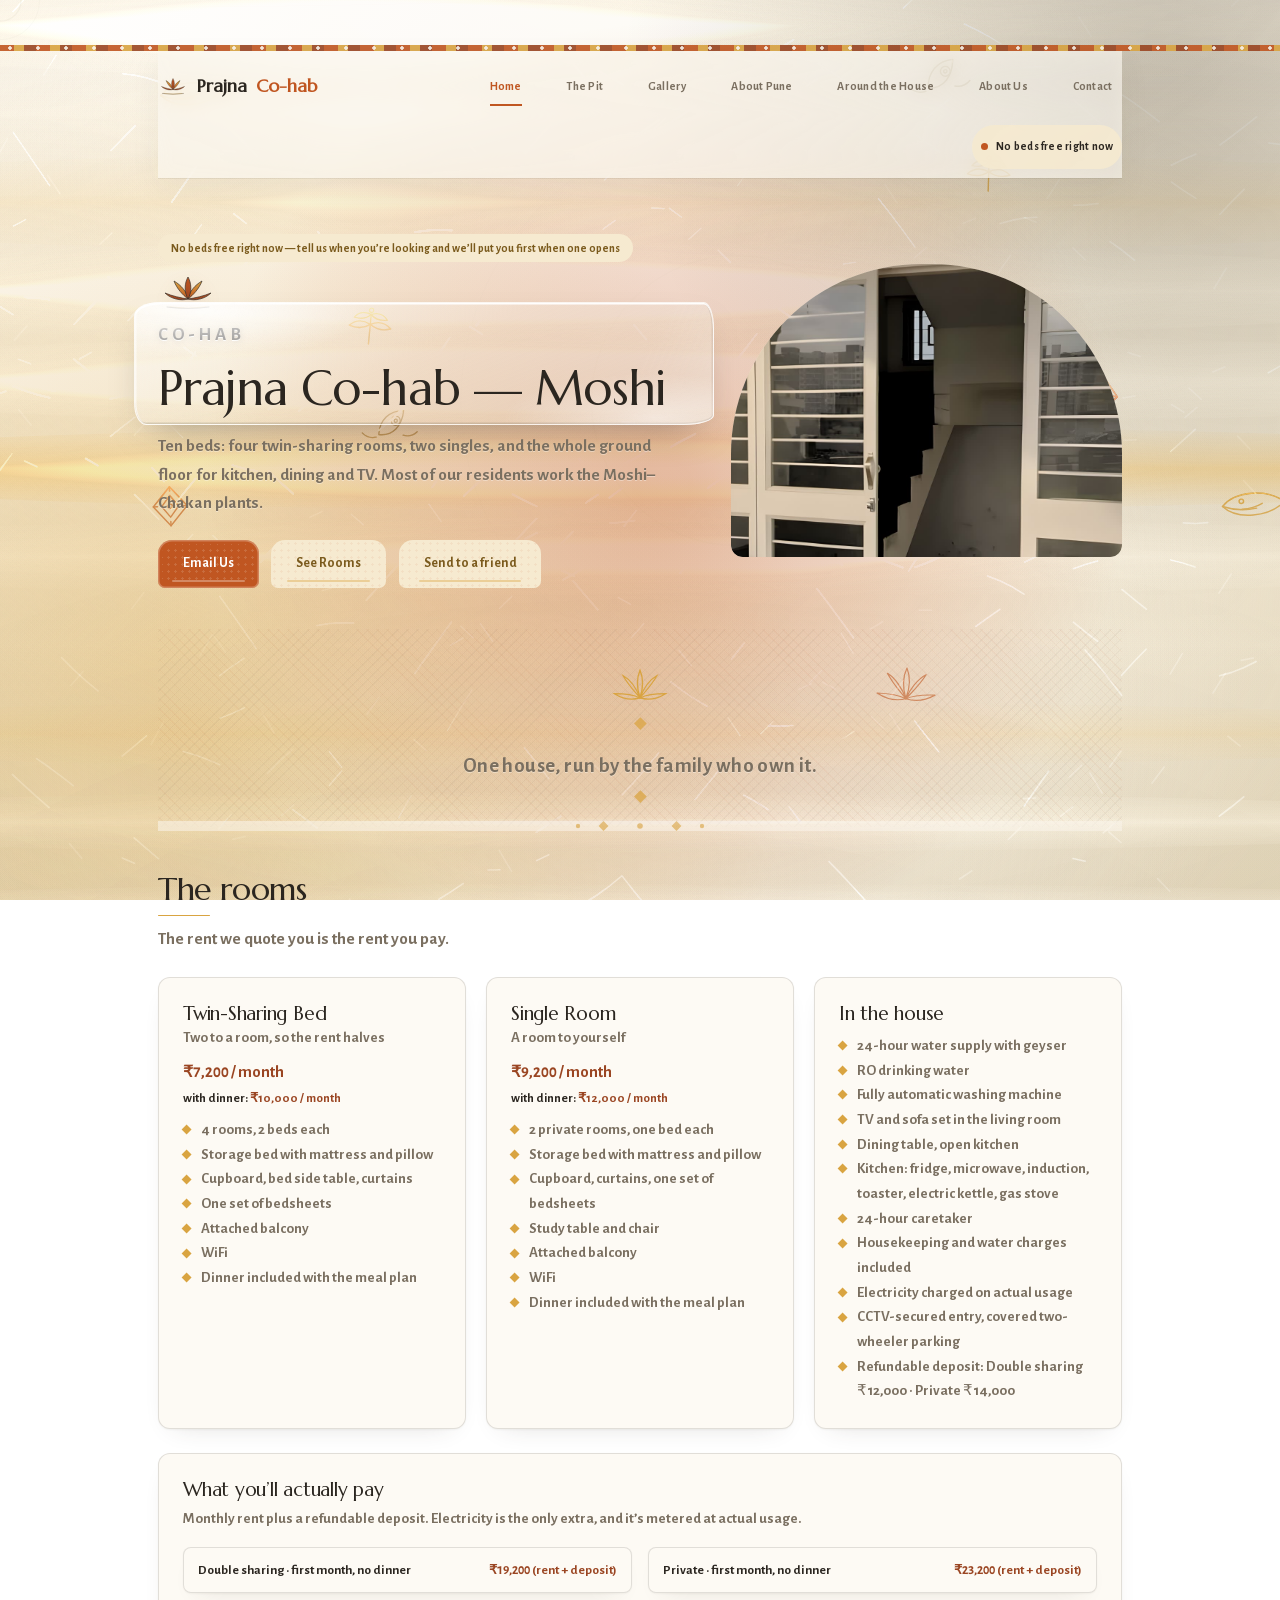
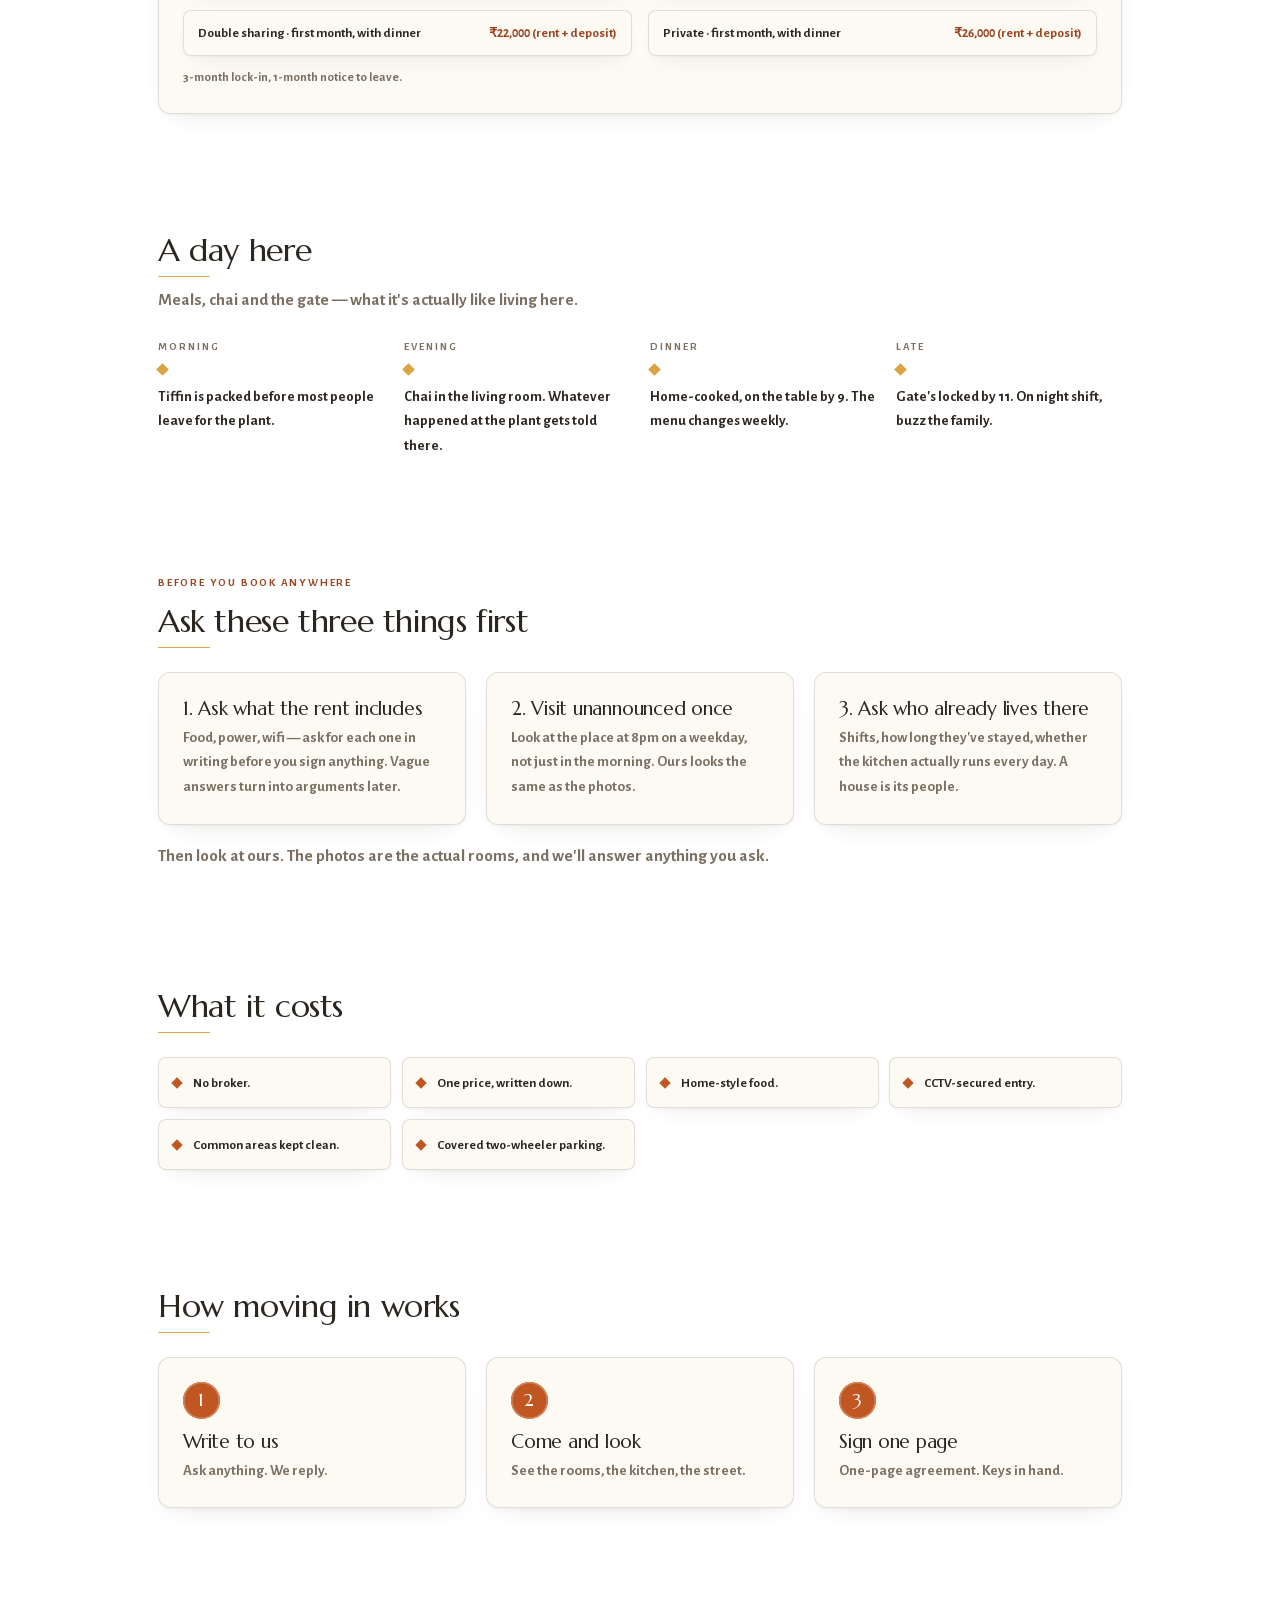
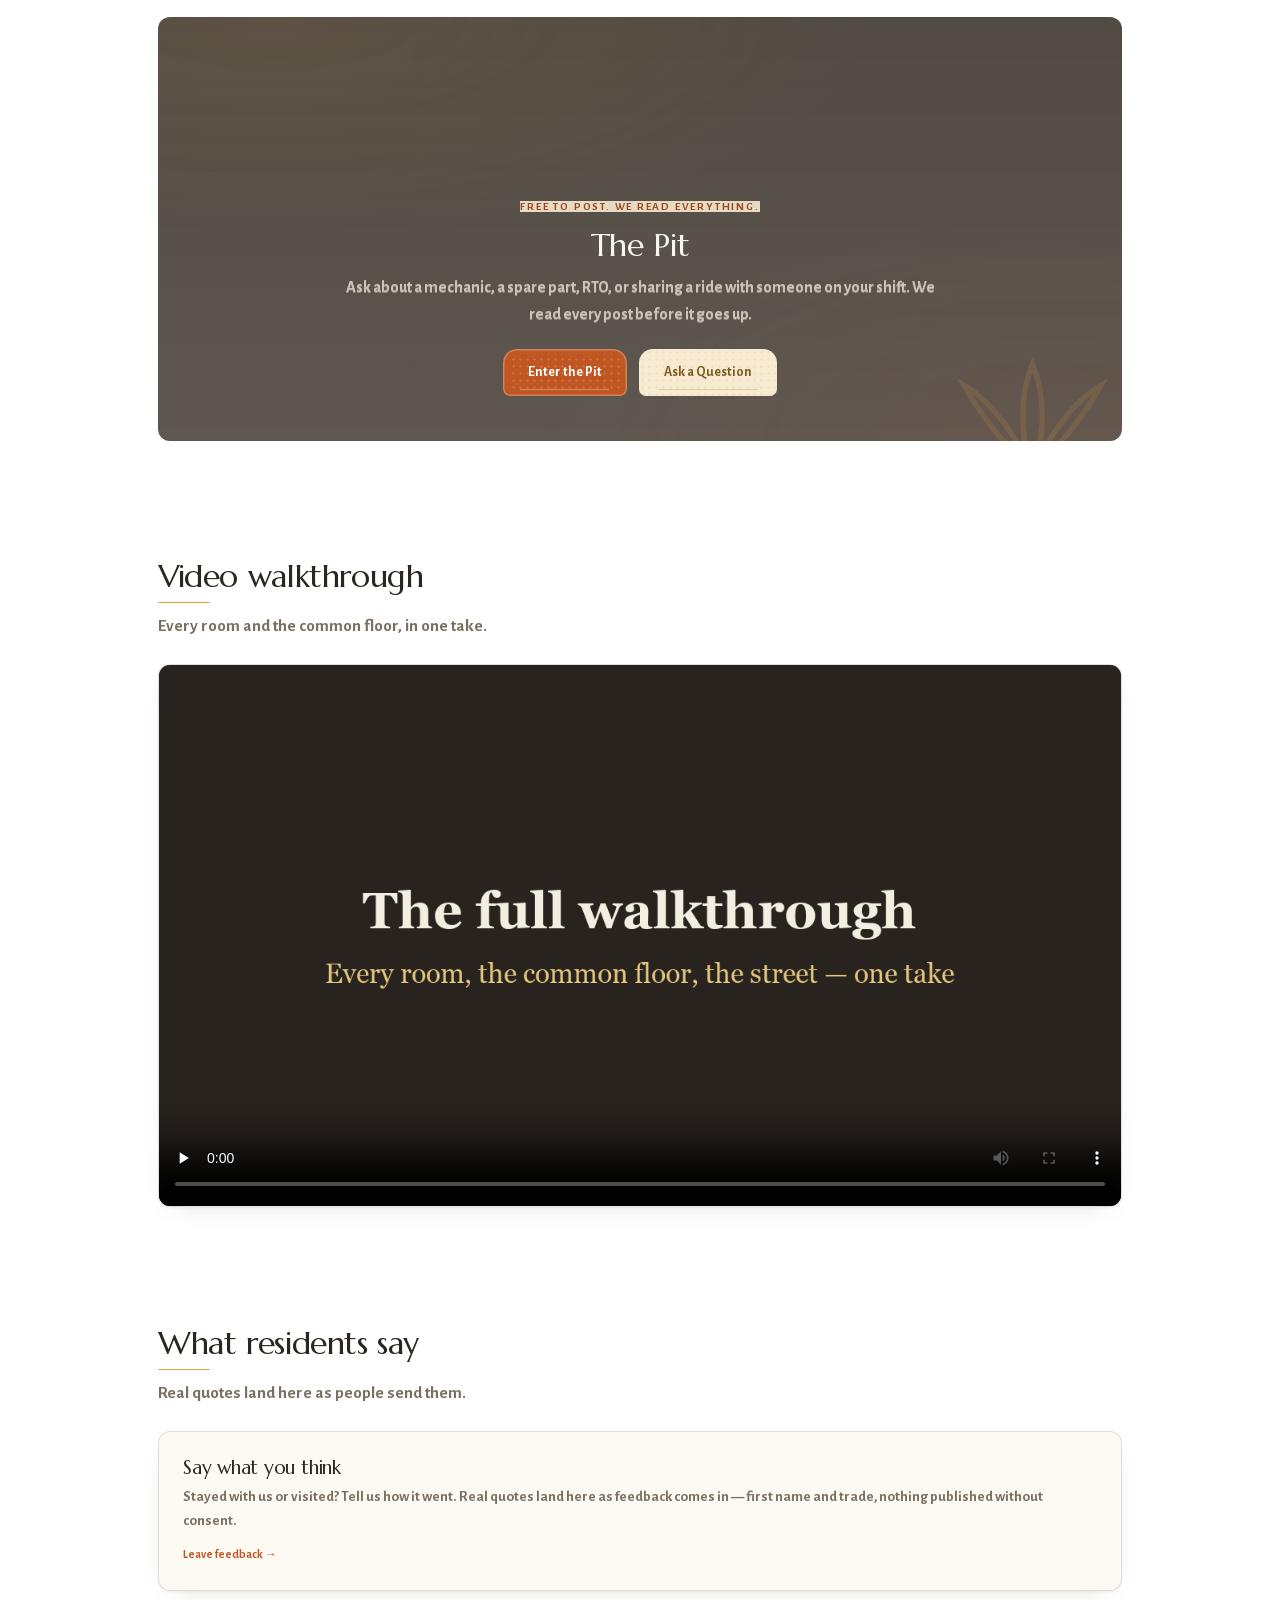
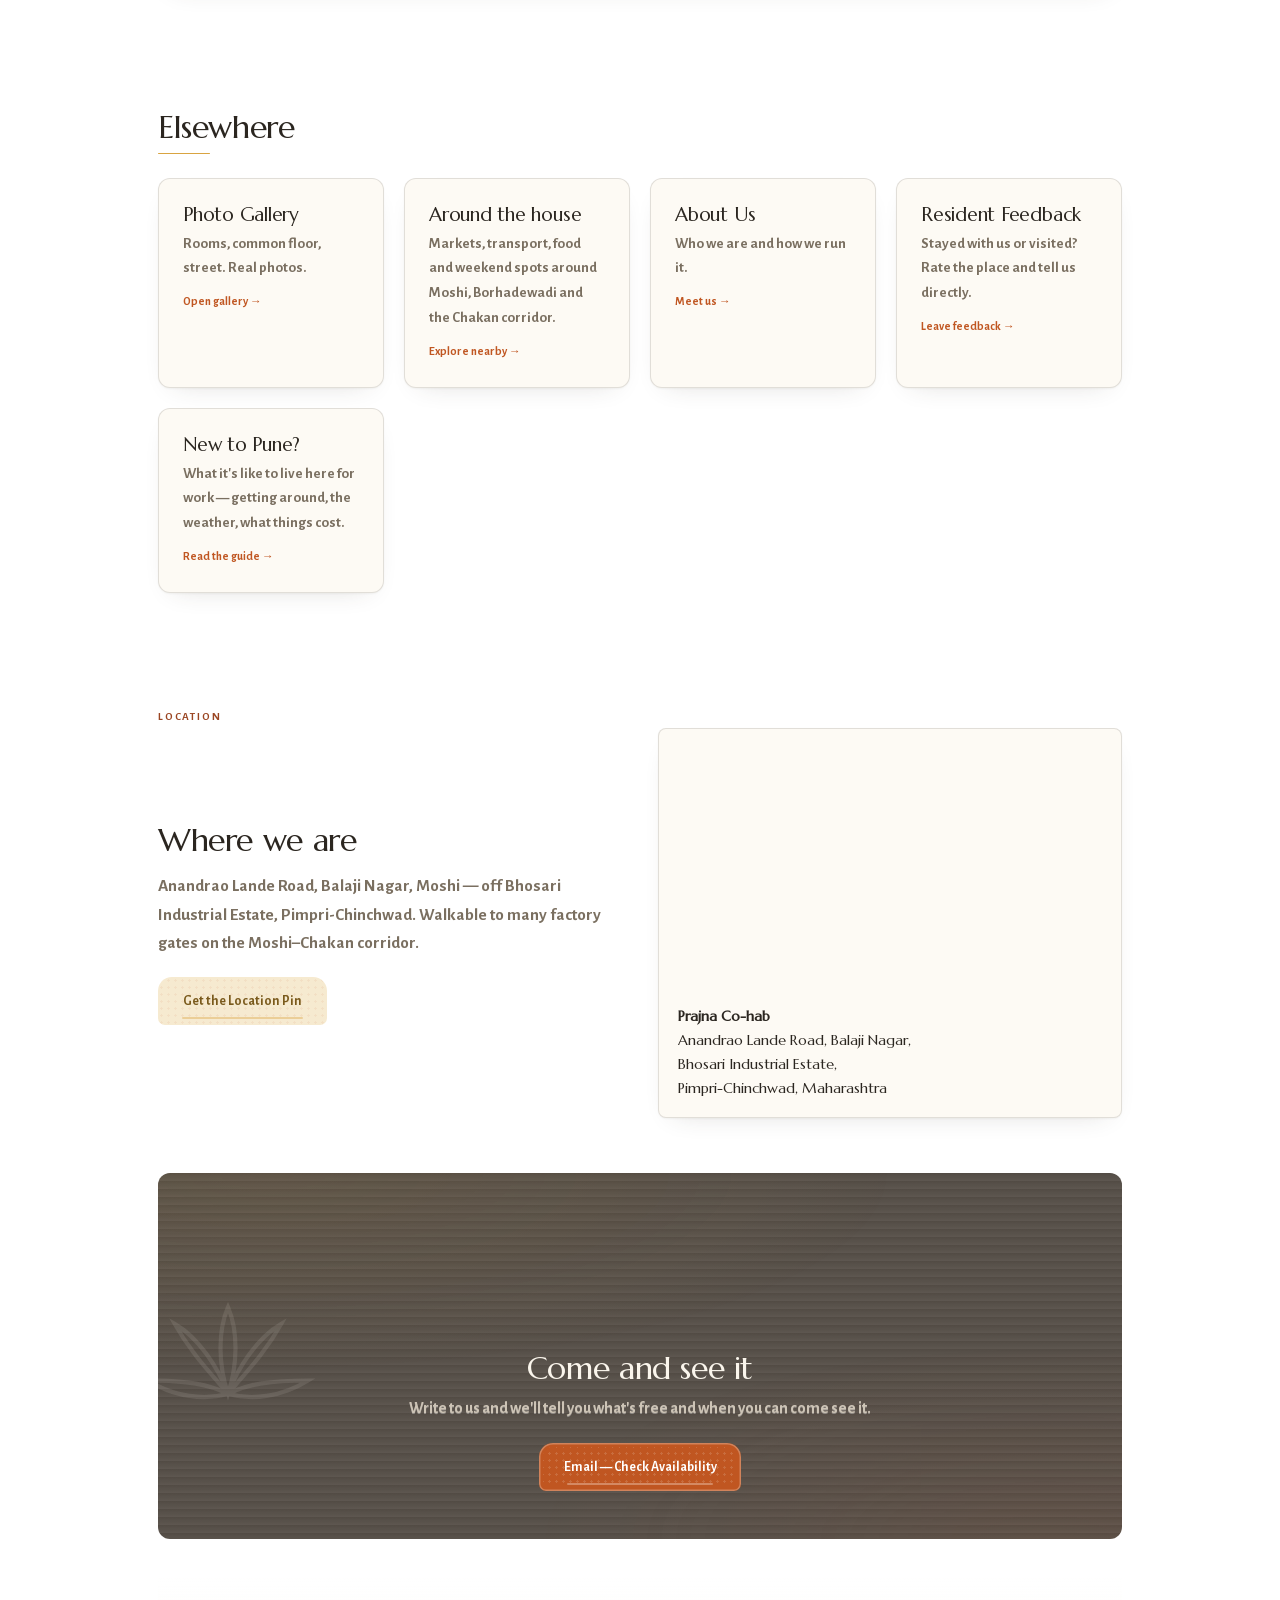
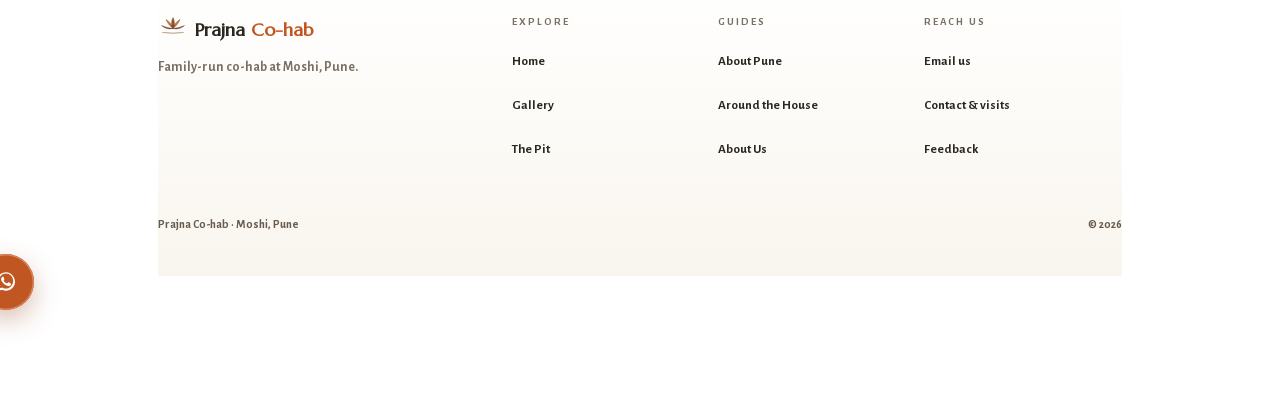
==== commit 2d89ad9c: "v64: drop the pane dark band - it cut contrast against near-black glass (gallery 4.10:1 -> 3.54:1)" ====
--- a/index.html
+++ b/index.html
@@ -61,8 +61,8 @@
 <meta name="geo.region" content="IN-MH">
 <meta name="geo.placename" content="Moshi, Pune">
 <link rel="canonical" href="https://himansu04.github.io/prajna-co-hab/">
-<link rel="stylesheet" href="assets/style.css?v=62">
-  <link rel="stylesheet" href="assets/pond.css?v=62">
+<link rel="stylesheet" href="assets/style.css?v=64">
+  <link rel="stylesheet" href="assets/pond.css?v=64">
 <link rel="icon" href="data:image/svg+xml,%3Csvg xmlns='http://www.w3.org/2000/svg' viewBox='0 0 32 32'%3E%3Crect width='32' height='32' rx='7' fill='%23c05a2e'/%3E%3Ctext x='16' y='22' font-size='18' font-family='Georgia' fill='%23faf6f0' text-anchor='middle'%3EP%3C/text%3E%3C/svg%3E">
 <noscript><style>.flow,.reveal{opacity:1!important;transform:none!important}</style></noscript>
 </head>
@@ -93,7 +93,7 @@
         <a class="btn ghost share-btn" href="#">Send to a friend</a>
       </div>
     </div>
-    <div class="fadeup" style="animation-delay:.3s"><a href="gallery.html" class="ph heroshot tilt" style="text-decoration:none"><img src="assets/g/entrance.jpg?v=62" width="1200" height="800" alt="The entrance of Prajna Co-hab" loading="eager"></a></div>
+    <div class="fadeup" style="animation-delay:.3s"><a href="gallery.html" class="ph heroshot tilt" style="text-decoration:none"><img src="assets/g/entrance.jpg?v=64" width="1200" height="800" alt="The entrance of Prajna Co-hab" loading="eager"></a></div>
   </div>
 
   <div class="familyband reveal">
@@ -334,8 +334,8 @@
 <div class="mobilebar">
   <span class="miniopen" id="vacancy-mini" hidden></span><a href="#" data-mailsubject="Email" class="wa mail-link">Email</a>
 </div>
-<script src="config.js?v=62"></script><script src="assets/site.js?v=62"></script>
-<script src="assets/fluid.js?v=62" defer></script>
-<script src="assets/pond.js?v=62" defer></script><script src="assets/vendor/gsap-3.15.0.min.js?v=62"></script><script src="assets/vendor/ScrollTrigger-3.15.0.min.js?v=62"></script><script src="assets/vendor/SplitText-3.15.0.min.js?v=62"></script><script src="assets/vendor/Flip-3.15.0.min.js?v=62"></script><script src="assets/vendor/MotionPathPlugin-3.15.0.min.js?v=62"></script><script src="assets/vendor/CustomEase-3.15.0.min.js?v=62"></script><script src="assets/vendor/Observer-3.15.0.min.js?v=62"></script><script src="assets/motion.js?v=62" defer></script>
+<script src="config.js?v=64"></script><script src="assets/site.js?v=64"></script>
+<script src="assets/fluid.js?v=64" defer></script>
+<script src="assets/pond.js?v=64" defer></script><script src="assets/vendor/gsap-3.15.0.min.js?v=64"></script><script src="assets/vendor/ScrollTrigger-3.15.0.min.js?v=64"></script><script src="assets/vendor/SplitText-3.15.0.min.js?v=64"></script><script src="assets/vendor/Flip-3.15.0.min.js?v=64"></script><script src="assets/vendor/MotionPathPlugin-3.15.0.min.js?v=64"></script><script src="assets/vendor/CustomEase-3.15.0.min.js?v=64"></script><script src="assets/vendor/Observer-3.15.0.min.js?v=64"></script><script src="assets/motion.js?v=64" defer></script>
 </body>
 </html>
--- a/assets/style.css
+++ b/assets/style.css
@@ -1503,12 +1503,11 @@
   inset:-3.6rem -1.7rem -0.5rem -1.5rem;
   border-radius:26px 10px 30px 12px / 14px 26px 10px 22px;
   background:
-    /* the top band sits directly under the glass tag, so it is darkened a
-       little. Measured: index has open water behind its tag (narrower 583px
-       pane, brightest part of the pond) and scored 2.42:1 while the other
-       eight scored 3.70-5.02:1. Same CSS on both - only the backdrop
-       differs. Dropping the band's luminance is what closes that gap. */
-    linear-gradient(180deg, rgba(48,42,35,.30) 0%, rgba(48,42,35,.10) 34%, rgba(48,42,35,0) 52%),
+    /* No dark band. Measured: adding one dropped the backdrop luminance
+       0.90 -> 0.65 and made contrast WORSE (gallery 4.10:1 -> 3.54:1, pune
+       3.48 -> 2.99 and failing). The type is near-black smoked glass, so it
+       needs a LIGHT ground - darkening the backdrop reduces contrast with
+       dark text, it does not raise it. The polarity was simply backwards. */
     linear-gradient(158deg, rgba(255,255,255,.58) 0%, rgba(246,242,234,.26) 46%, rgba(226,216,198,.42) 100%);
   -webkit-backdrop-filter:blur(10px) saturate(1.45);
   backdrop-filter:blur(10px) saturate(1.45);
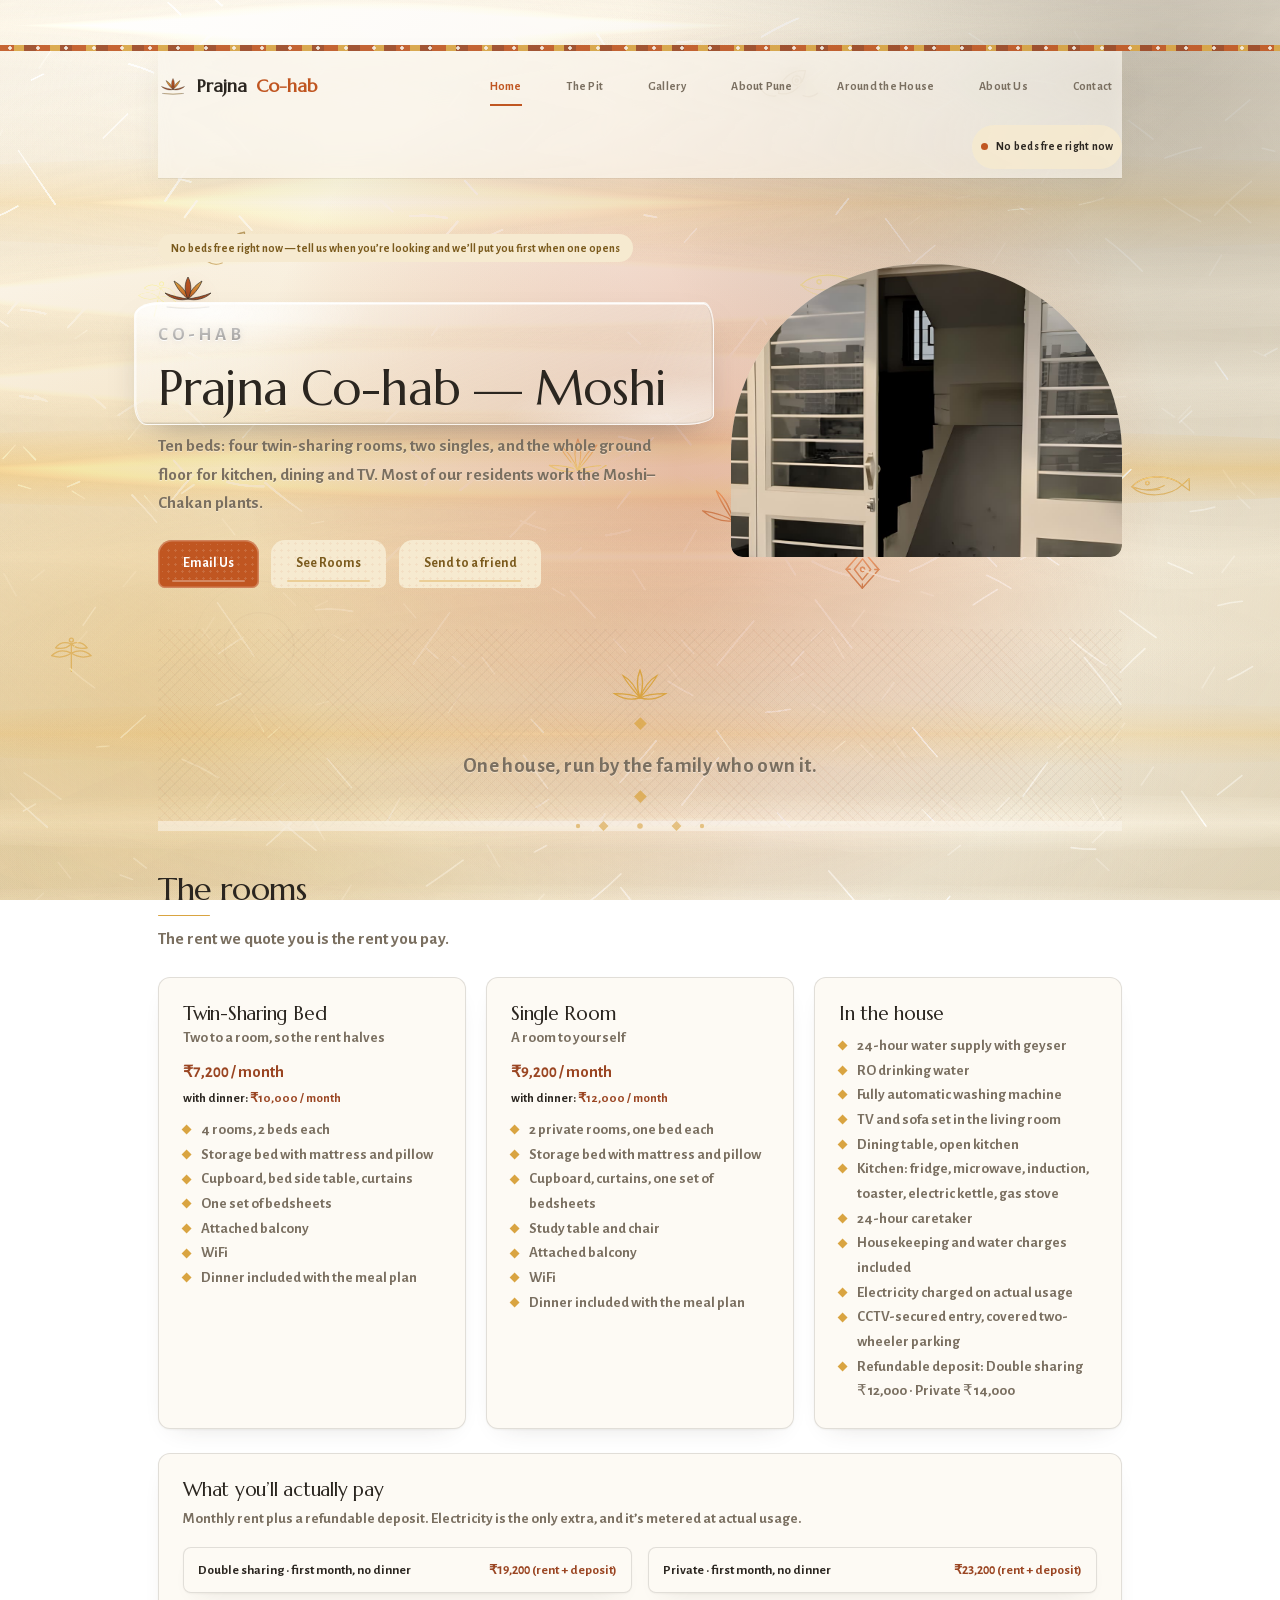
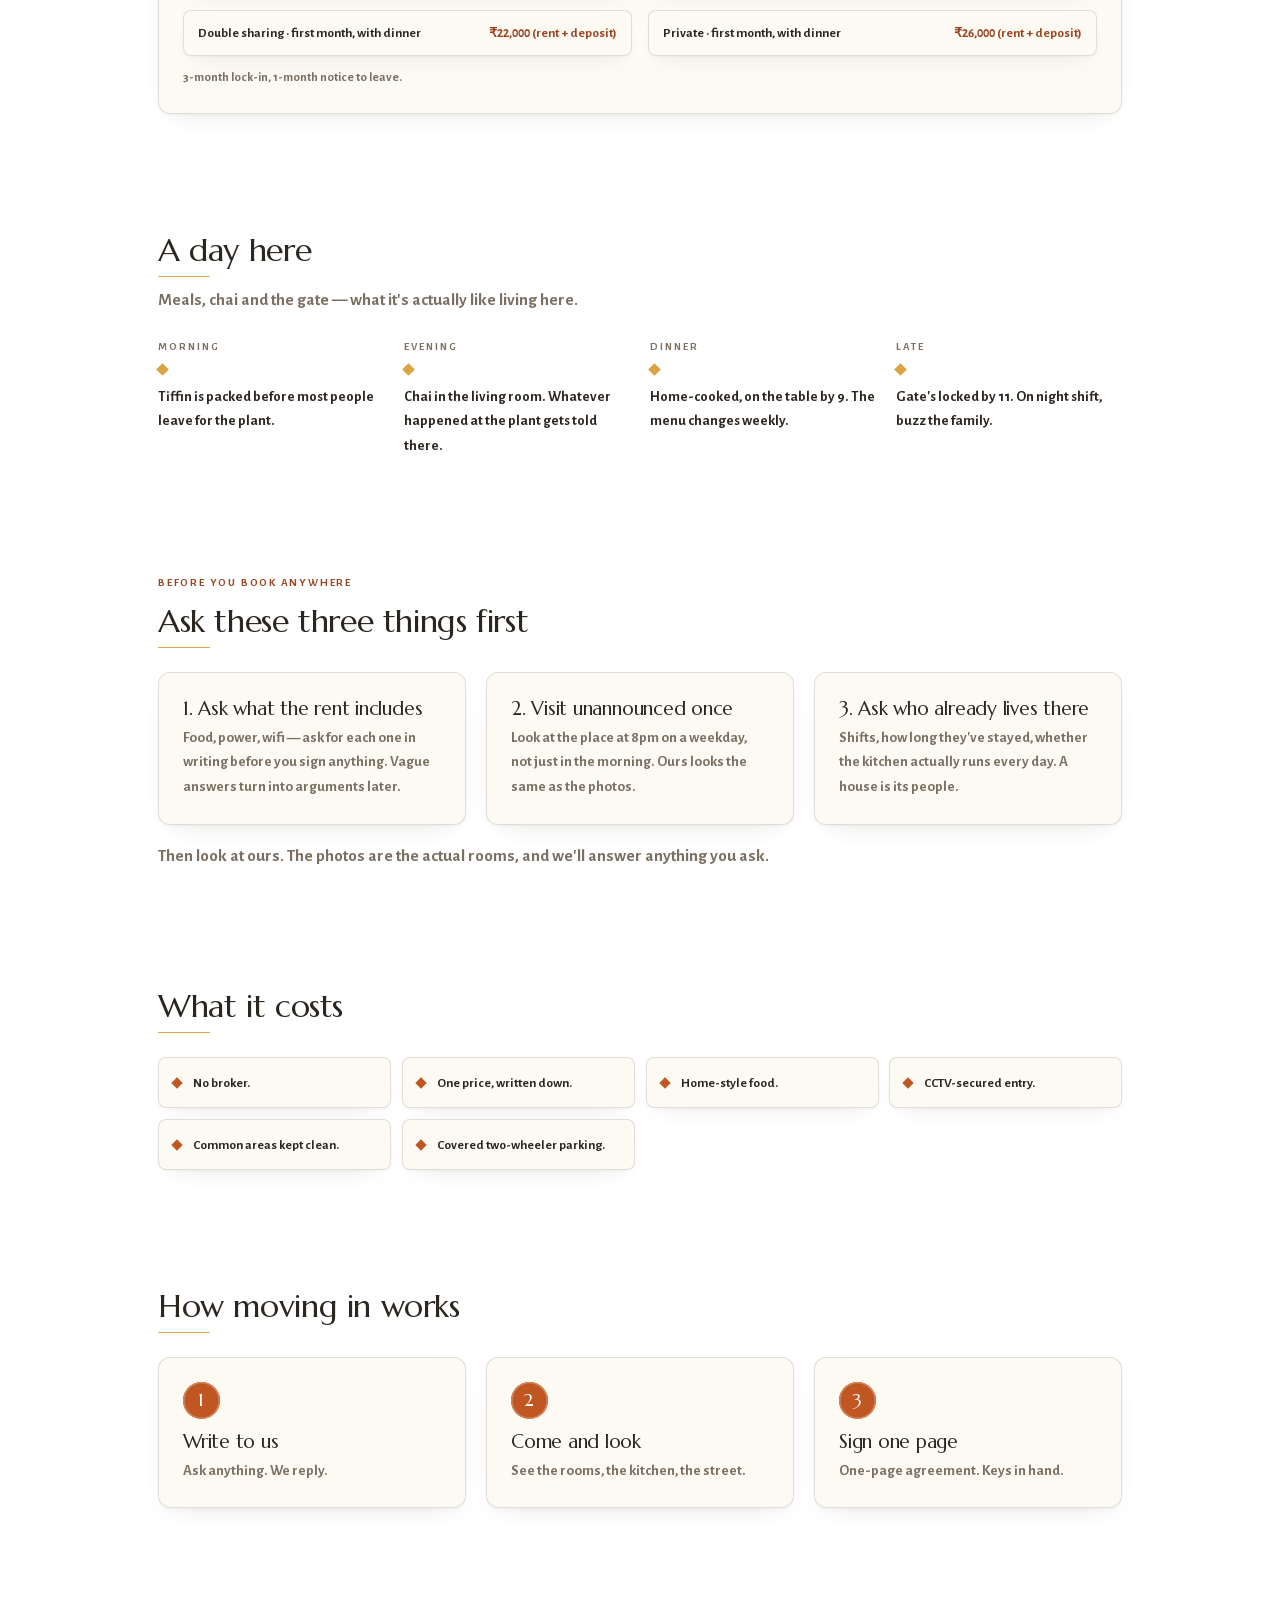
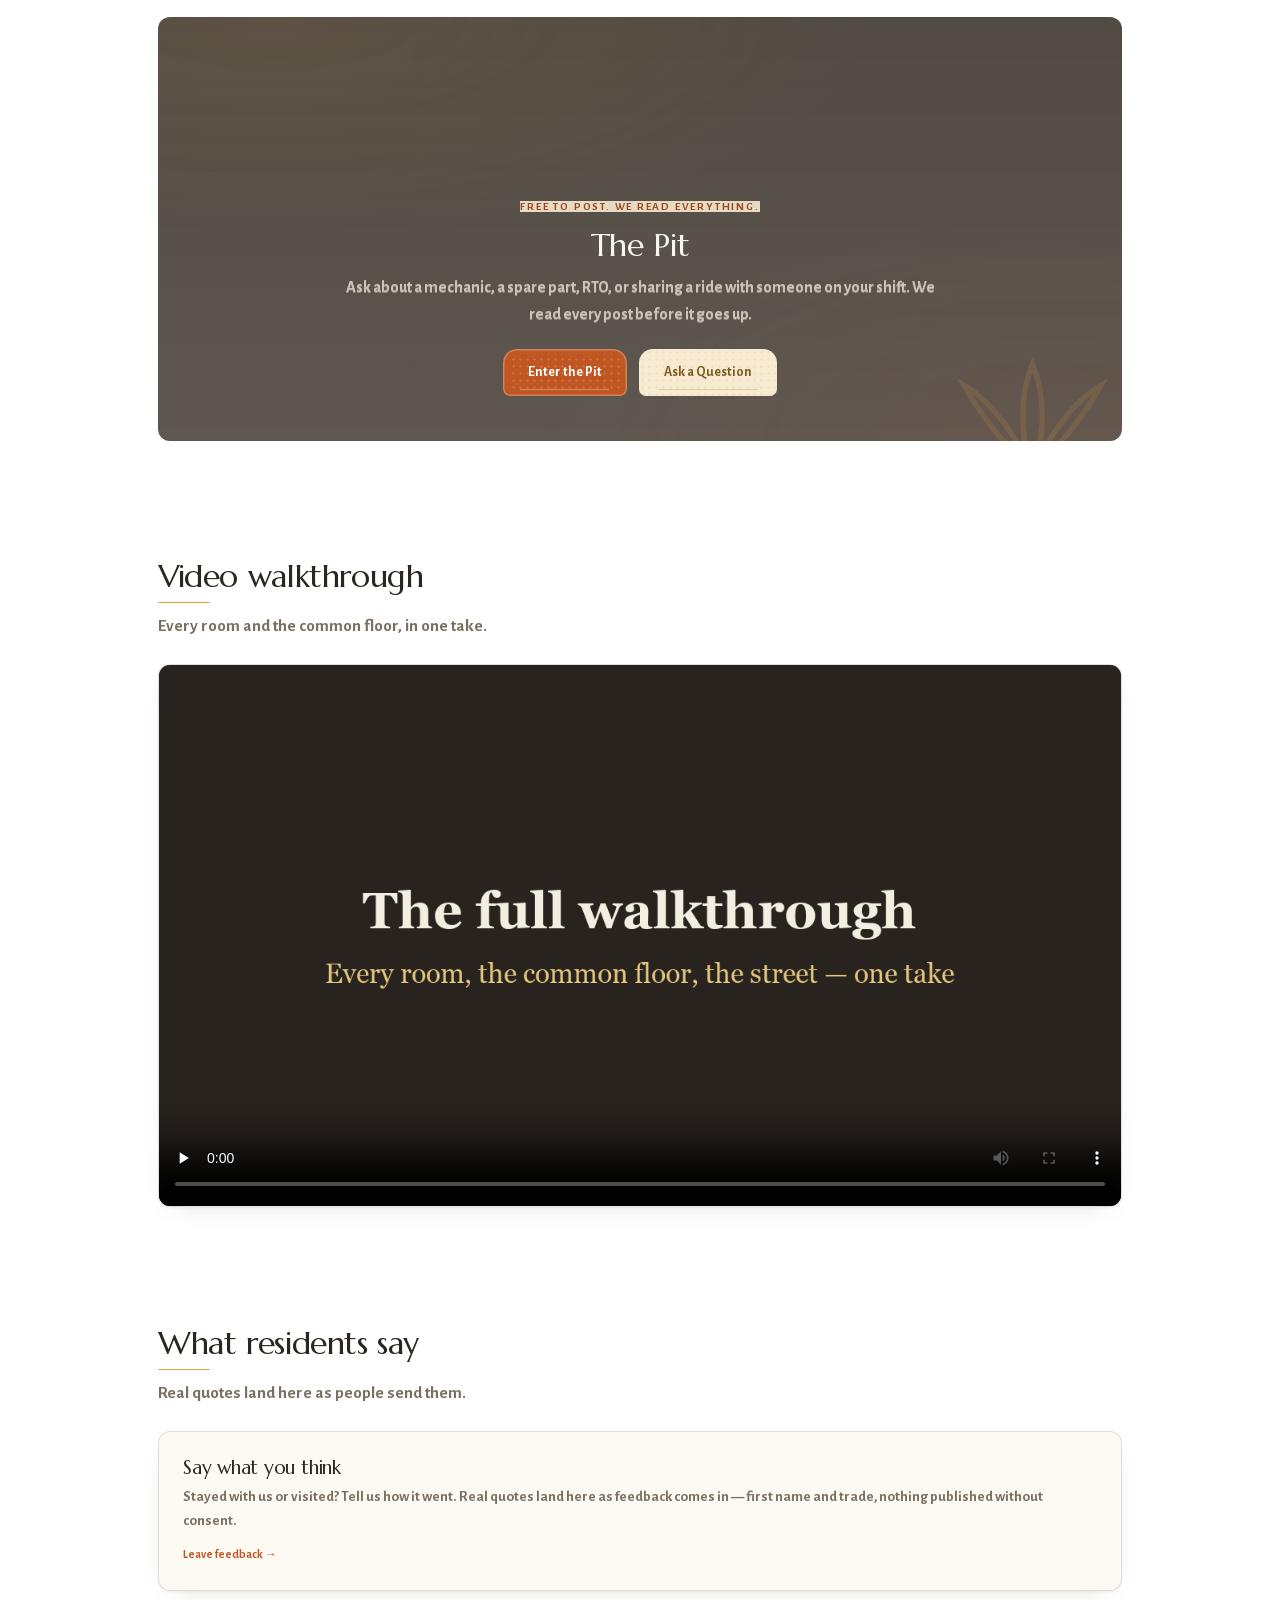
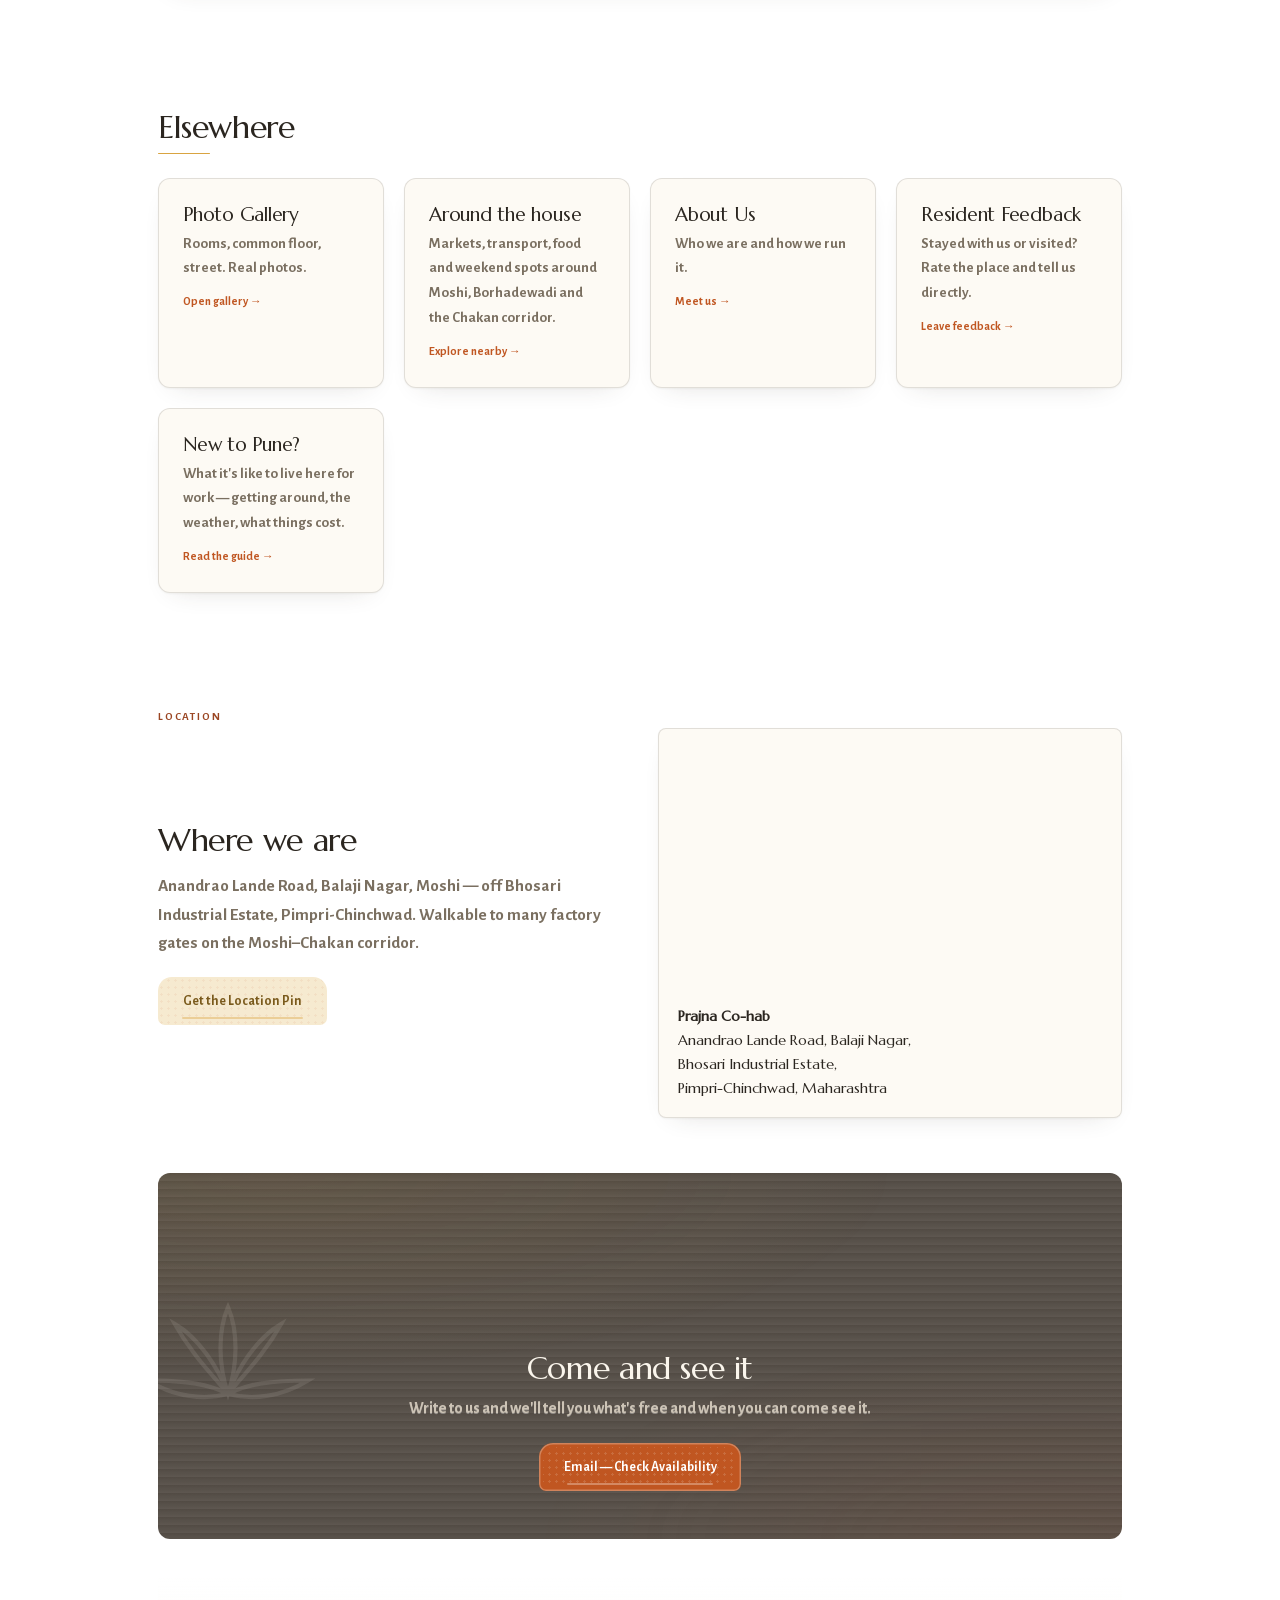
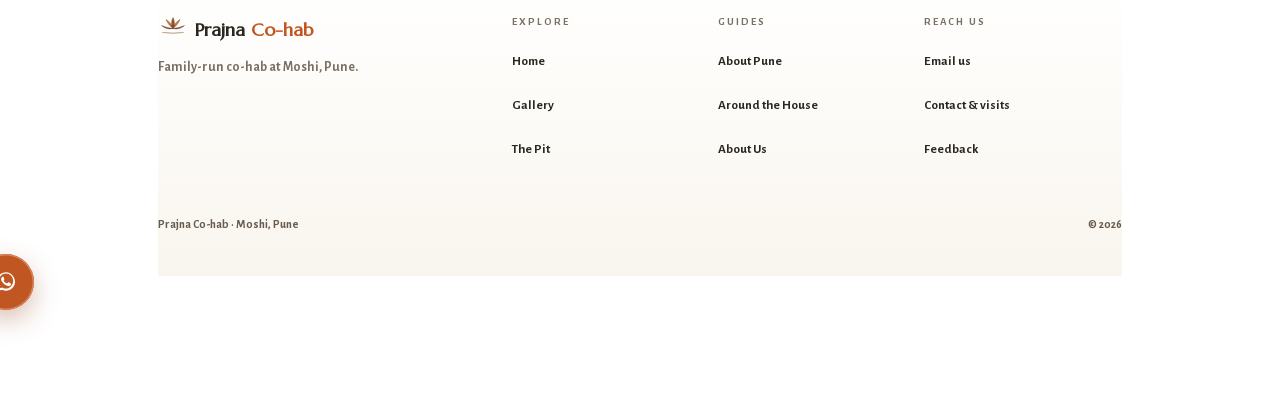
==== commit bf7e5b84: "v65: size the water canvas to clientWidth/clientHeight, not innerWidth (scrollbar gutter)" ====
--- a/index.html
+++ b/index.html
@@ -61,8 +61,8 @@
 <meta name="geo.region" content="IN-MH">
 <meta name="geo.placename" content="Moshi, Pune">
 <link rel="canonical" href="https://himansu04.github.io/prajna-co-hab/">
-<link rel="stylesheet" href="assets/style.css?v=64">
-  <link rel="stylesheet" href="assets/pond.css?v=64">
+<link rel="stylesheet" href="assets/style.css?v=65">
+  <link rel="stylesheet" href="assets/pond.css?v=65">
 <link rel="icon" href="data:image/svg+xml,%3Csvg xmlns='http://www.w3.org/2000/svg' viewBox='0 0 32 32'%3E%3Crect width='32' height='32' rx='7' fill='%23c05a2e'/%3E%3Ctext x='16' y='22' font-size='18' font-family='Georgia' fill='%23faf6f0' text-anchor='middle'%3EP%3C/text%3E%3C/svg%3E">
 <noscript><style>.flow,.reveal{opacity:1!important;transform:none!important}</style></noscript>
 </head>
@@ -93,7 +93,7 @@
         <a class="btn ghost share-btn" href="#">Send to a friend</a>
       </div>
     </div>
-    <div class="fadeup" style="animation-delay:.3s"><a href="gallery.html" class="ph heroshot tilt" style="text-decoration:none"><img src="assets/g/entrance.jpg?v=64" width="1200" height="800" alt="The entrance of Prajna Co-hab" loading="eager"></a></div>
+    <div class="fadeup" style="animation-delay:.3s"><a href="gallery.html" class="ph heroshot tilt" style="text-decoration:none"><img src="assets/g/entrance.jpg?v=65" width="1200" height="800" alt="The entrance of Prajna Co-hab" loading="eager"></a></div>
   </div>
 
   <div class="familyband reveal">
@@ -334,8 +334,8 @@
 <div class="mobilebar">
   <span class="miniopen" id="vacancy-mini" hidden></span><a href="#" data-mailsubject="Email" class="wa mail-link">Email</a>
 </div>
-<script src="config.js?v=64"></script><script src="assets/site.js?v=64"></script>
-<script src="assets/fluid.js?v=64" defer></script>
-<script src="assets/pond.js?v=64" defer></script><script src="assets/vendor/gsap-3.15.0.min.js?v=64"></script><script src="assets/vendor/ScrollTrigger-3.15.0.min.js?v=64"></script><script src="assets/vendor/SplitText-3.15.0.min.js?v=64"></script><script src="assets/vendor/Flip-3.15.0.min.js?v=64"></script><script src="assets/vendor/MotionPathPlugin-3.15.0.min.js?v=64"></script><script src="assets/vendor/CustomEase-3.15.0.min.js?v=64"></script><script src="assets/vendor/Observer-3.15.0.min.js?v=64"></script><script src="assets/motion.js?v=64" defer></script>
+<script src="config.js?v=65"></script><script src="assets/site.js?v=65"></script>
+<script src="assets/fluid.js?v=65" defer></script>
+<script src="assets/pond.js?v=65" defer></script><script src="assets/vendor/gsap-3.15.0.min.js?v=65"></script><script src="assets/vendor/ScrollTrigger-3.15.0.min.js?v=65"></script><script src="assets/vendor/SplitText-3.15.0.min.js?v=65"></script><script src="assets/vendor/Flip-3.15.0.min.js?v=65"></script><script src="assets/vendor/MotionPathPlugin-3.15.0.min.js?v=65"></script><script src="assets/vendor/CustomEase-3.15.0.min.js?v=65"></script><script src="assets/vendor/Observer-3.15.0.min.js?v=65"></script><script src="assets/motion.js?v=65" defer></script>
 </body>
 </html>
--- a/assets/style.css
+++ b/assets/style.css
@@ -361,7 +361,14 @@
 .bgfx{
   position:fixed!important;
   top:0;left:0;
-  width:100vw;height:100vh;
+  /* 100vw/100vh INCLUDE the scrollbar gutter, so a 100vw canvas is always
+     wider than the content area. Measured on a 390px phone: scrollWidth 399
+     against clientWidth 390 - 9px of horizontal scroll on every page. Fixed
+     positioning resolves percentages against the initial containing block,
+     which is the client box, so 100%/100% is both correct and gutter-proof.
+     The canvas resizes from its own JS on resize, so nothing else shifts. */
+  width:100%;
+  height:100%;
   z-index:-3!important;
   pointer-events:none;
   display:block;
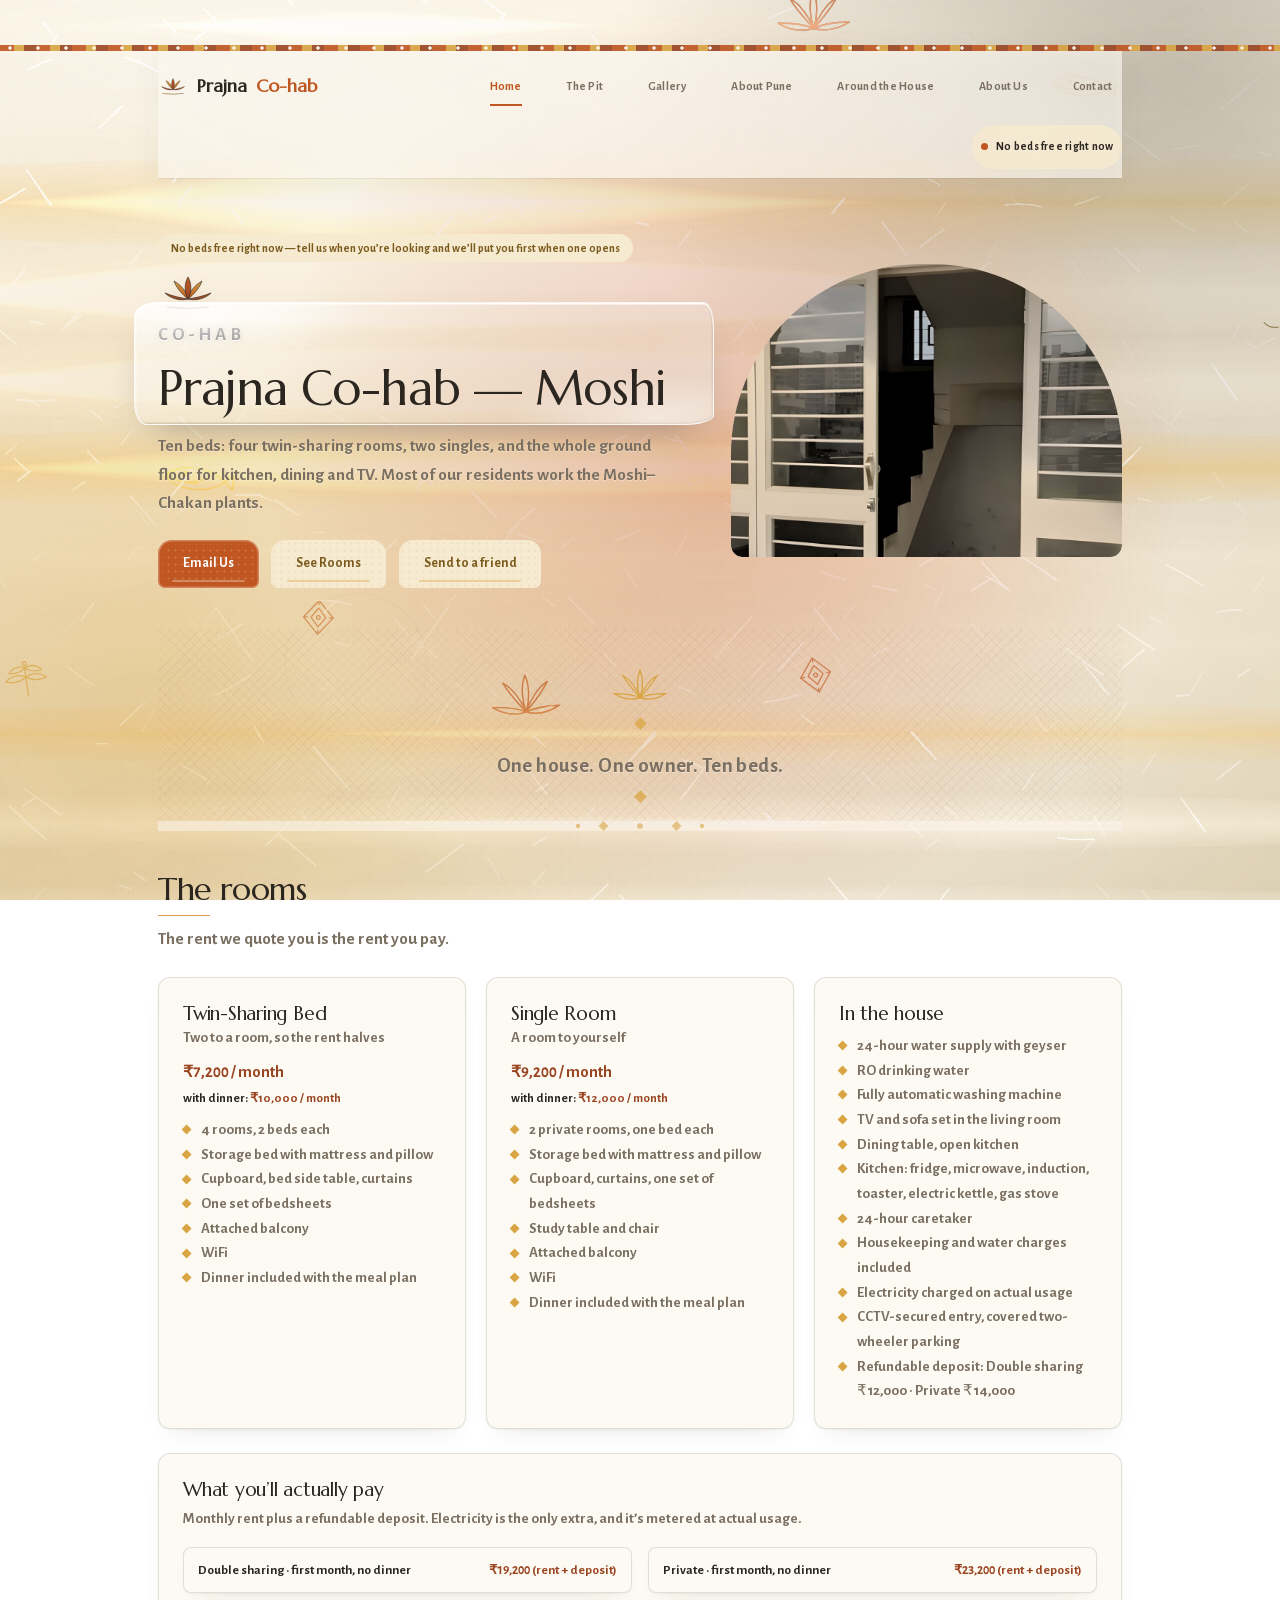
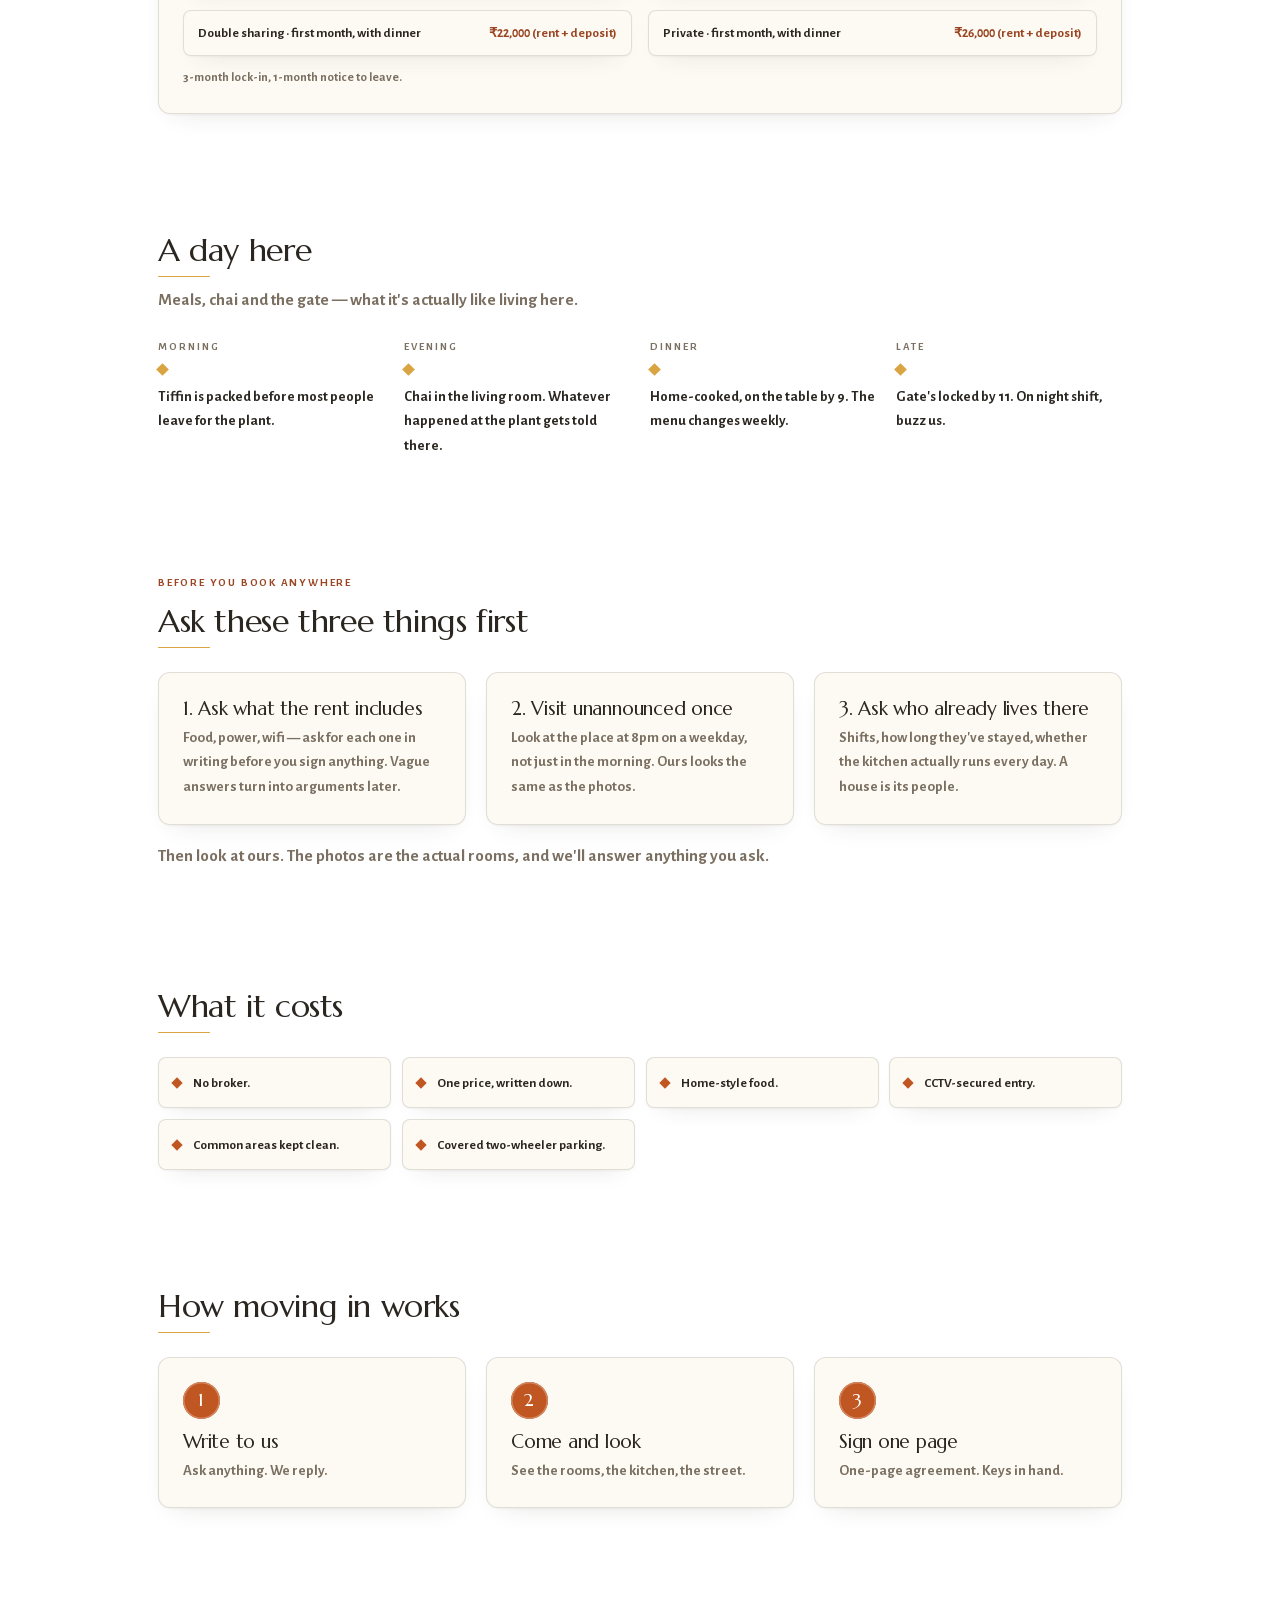
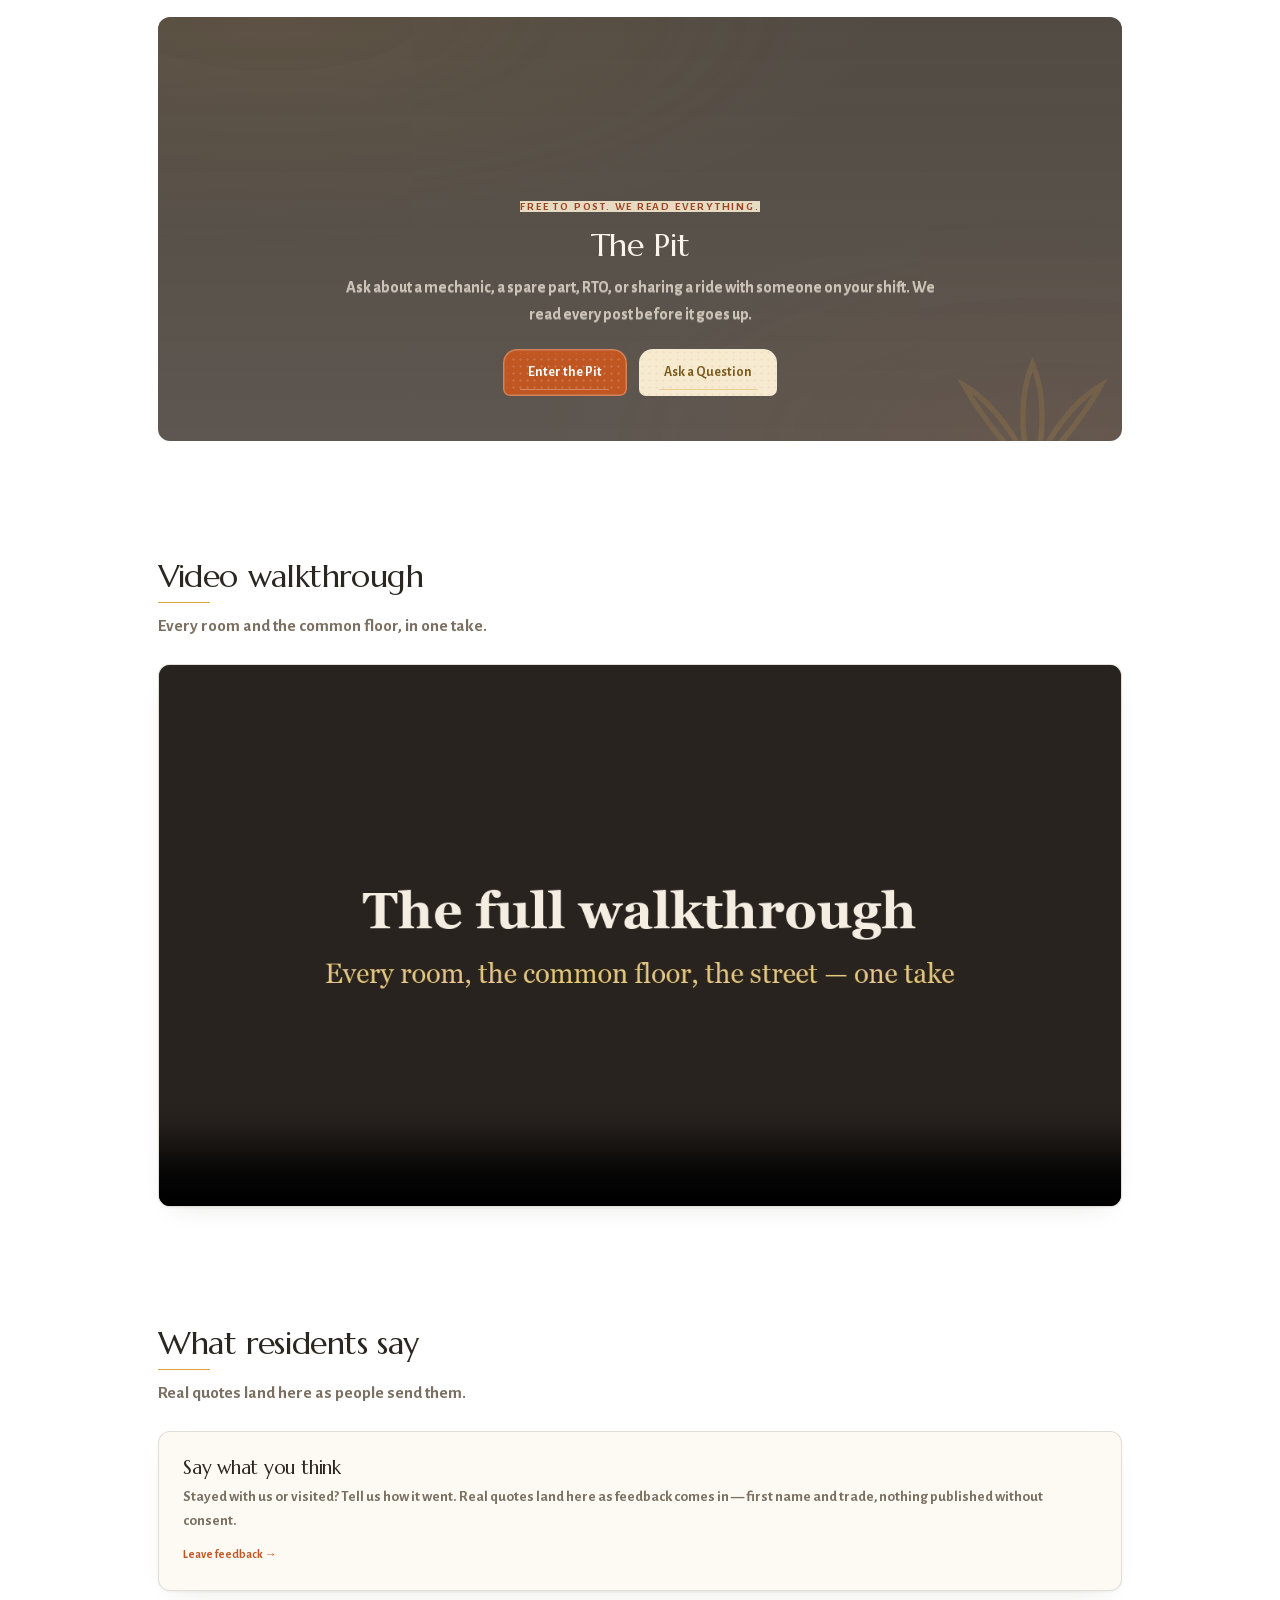
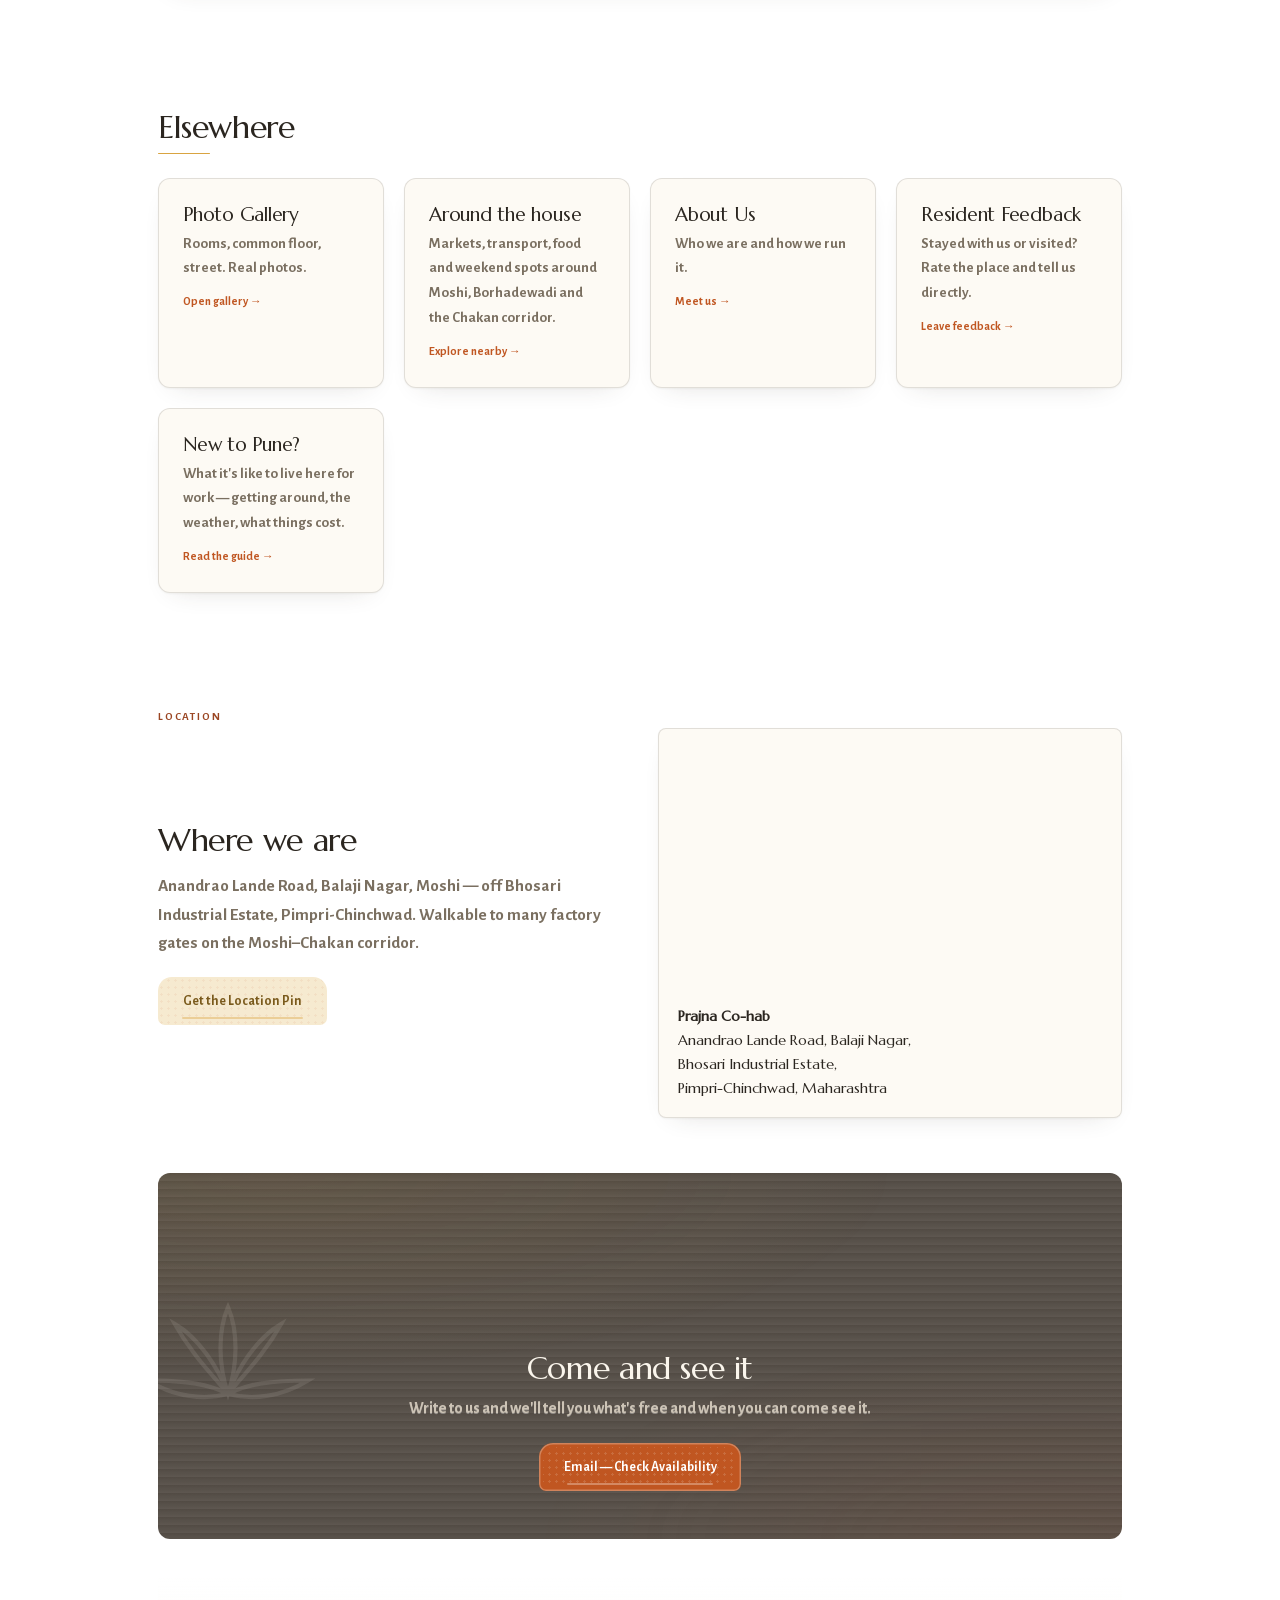
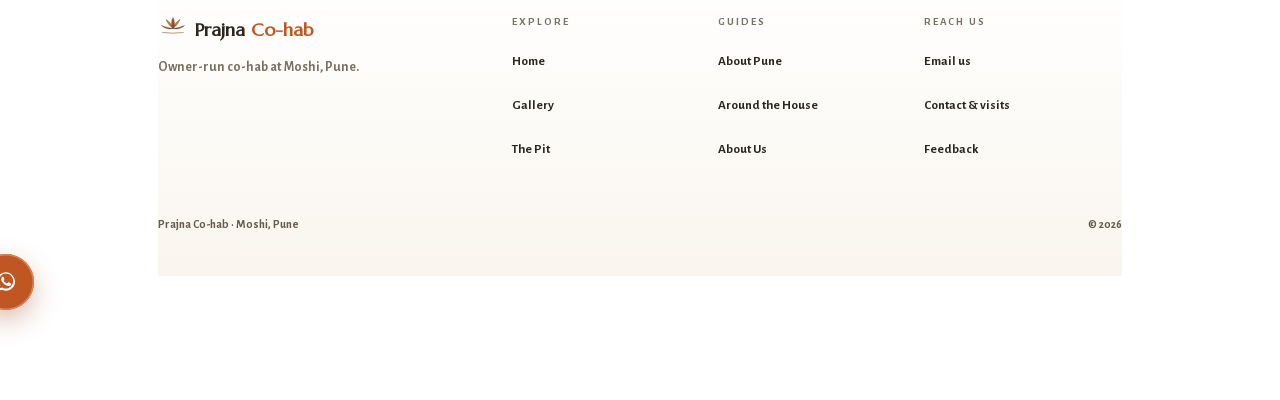
==== commit 7fb2c9d9: "v66: remove family-run copy sitewide; owner-run, single owner, we-voice" ====
--- a/index.html
+++ b/index.html
@@ -4,11 +4,11 @@
 <meta charset="UTF-8">
 <meta name="viewport" content="width=device-width, initial-scale=1.0, viewport-fit=cover">
 <title>Prajna Co-hab — Co-living house near Moshi, Pune</title>
-<meta name="description" content="Family-run co-living in Moshi, Pimpri-Chinchwad. Double sharing from Rs 7,200 a month, private from Rs 9,200. Dinner optional. Email to enquire — no broker, no agent.">
+<meta name="description" content="Owner-run co-living in Moshi, Pimpri-Chinchwad. Double sharing from Rs 7,200 a month, private from Rs 9,200. Dinner optional. Email to enquire — no broker, no agent.">
 <meta property="og:site_name" content="Prajna Co-hab">
 <meta property="og:type" content="website">
 <meta property="og:title" content="Prajna Co-hab — Co-living house near Moshi, Pune">
-<meta property="og:description" content="Family-run co-living in Moshi, Pimpri-Chinchwad. Double sharing from Rs 7,200 a month, private from Rs 9,200. Dinner optional. Email to enquire — no broker, no agent.">
+<meta property="og:description" content="Owner-run co-living in Moshi, Pimpri-Chinchwad. Double sharing from Rs 7,200 a month, private from Rs 9,200. Dinner optional. Email to enquire — no broker, no agent.">
 <meta property="og:url" content="https://himansu04.github.io/prajna-co-hab/">
 <meta property="og:image" content="https://himansu04.github.io/prajna-co-hab/assets/og-cover.jpg">
 <meta property="og:image:width" content="1200">
@@ -61,8 +61,8 @@
 <meta name="geo.region" content="IN-MH">
 <meta name="geo.placename" content="Moshi, Pune">
 <link rel="canonical" href="https://himansu04.github.io/prajna-co-hab/">
-<link rel="stylesheet" href="assets/style.css?v=65">
-  <link rel="stylesheet" href="assets/pond.css?v=65">
+<link rel="stylesheet" href="assets/style.css?v=66">
+  <link rel="stylesheet" href="assets/pond.css?v=66">
 <link rel="icon" href="data:image/svg+xml,%3Csvg xmlns='http://www.w3.org/2000/svg' viewBox='0 0 32 32'%3E%3Crect width='32' height='32' rx='7' fill='%23c05a2e'/%3E%3Ctext x='16' y='22' font-size='18' font-family='Georgia' fill='%23faf6f0' text-anchor='middle'%3EP%3C/text%3E%3C/svg%3E">
 <noscript><style>.flow,.reveal{opacity:1!important;transform:none!important}</style></noscript>
 </head>
@@ -93,12 +93,12 @@
         <a class="btn ghost share-btn" href="#">Send to a friend</a>
       </div>
     </div>
-    <div class="fadeup" style="animation-delay:.3s"><a href="gallery.html" class="ph heroshot tilt" style="text-decoration:none"><img src="assets/g/entrance.jpg?v=65" width="1200" height="800" alt="The entrance of Prajna Co-hab" loading="eager"></a></div>
+    <div class="fadeup" style="animation-delay:.3s"><a href="gallery.html" class="ph heroshot tilt" style="text-decoration:none"><img src="assets/g/entrance.jpg?v=66" width="1200" height="800" alt="The entrance of Prajna Co-hab" loading="eager"></a></div>
   </div>
 
   <div class="familyband reveal">
     <span class="dia"></span>
-    <p class="fblarge">One house, run by the family who own it.</p>
+    <p class="fblarge">One house. One owner. Ten beds.</p>
     <span class="dia"></span>
   </div>
 
@@ -179,7 +179,7 @@
       <div class="day"><span class="dtime">Morning</span><span class="ddia"></span><p>Tiffin is packed before most people leave for the plant.</p></div>
       <div class="day"><span class="dtime">Evening</span><span class="ddia"></span><p>Chai in the living room. Whatever happened at the plant gets told there.</p></div>
       <div class="day"><span class="dtime">Dinner</span><span class="ddia"></span><p>Home-cooked, on the table by 9. The menu changes weekly.</p></div>
-      <div class="day"><span class="dtime">Late</span><span class="ddia"></span><p>Gate's locked by 11. On night shift, buzz the family.</p></div>
+      <div class="day"><span class="dtime">Late</span><span class="ddia"></span><p>Gate's locked by 11. On night shift, buzz us.</p></div>
     </div>
   </section>
     <section>
@@ -312,7 +312,7 @@
     <div class="fcols">
       <div class="fbrand">
         <div class="fbrandname"><svg class="lotusmark" viewBox="0 0 120 80" aria-hidden="true"><g class="lp" stroke="#3a322a" stroke-width="1.4" stroke-linejoin="round"><path d="M60 50 C46 48 28 44 14 38 C26 50 46 54 60 50 Z" fill="url(#lgB)"/><path d="M60 50 C74 48 92 44 106 38 C94 50 74 54 60 50 Z" fill="url(#lgB)"/><path d="M60 50 C50 42 38 30 32 14 C46 22 58 36 60 50 Z" fill="url(#lgA)"/><path d="M60 50 C70 42 82 30 88 14 C74 22 62 36 60 50 Z" fill="url(#lgA)"/><path d="M60 50 C52 36 53 18 60 6 C67 18 68 36 60 50 Z" fill="url(#lgB)"/></g><path class="rip r1" d="M24 66 Q60 71 96 66" fill="none" stroke="#d9a441" stroke-width="1.6" stroke-linecap="round"/><path d="M18 66 Q60 72 102 66" fill="none" stroke="#7a6f60" stroke-width="2" stroke-linecap="round"/></svg> Prajna <span>Co-hab</span></div>
-        <p>Family-run co-hab at Moshi, Pune.</p>
+        <p>Owner-run co-hab at Moshi, Pune.</p>
       </div>
       <div>
         <h4>Explore</h4>
@@ -334,8 +334,8 @@
 <div class="mobilebar">
   <span class="miniopen" id="vacancy-mini" hidden></span><a href="#" data-mailsubject="Email" class="wa mail-link">Email</a>
 </div>
-<script src="config.js?v=65"></script><script src="assets/site.js?v=65"></script>
-<script src="assets/fluid.js?v=65" defer></script>
-<script src="assets/pond.js?v=65" defer></script><script src="assets/vendor/gsap-3.15.0.min.js?v=65"></script><script src="assets/vendor/ScrollTrigger-3.15.0.min.js?v=65"></script><script src="assets/vendor/SplitText-3.15.0.min.js?v=65"></script><script src="assets/vendor/Flip-3.15.0.min.js?v=65"></script><script src="assets/vendor/MotionPathPlugin-3.15.0.min.js?v=65"></script><script src="assets/vendor/CustomEase-3.15.0.min.js?v=65"></script><script src="assets/vendor/Observer-3.15.0.min.js?v=65"></script><script src="assets/motion.js?v=65" defer></script>
+<script src="config.js?v=66"></script><script src="assets/site.js?v=66"></script>
+<script src="assets/fluid.js?v=66" defer></script>
+<script src="assets/pond.js?v=66" defer></script><script src="assets/vendor/gsap-3.15.0.min.js?v=66"></script><script src="assets/vendor/ScrollTrigger-3.15.0.min.js?v=66"></script><script src="assets/vendor/SplitText-3.15.0.min.js?v=66"></script><script src="assets/vendor/Flip-3.15.0.min.js?v=66"></script><script src="assets/vendor/MotionPathPlugin-3.15.0.min.js?v=66"></script><script src="assets/vendor/CustomEase-3.15.0.min.js?v=66"></script><script src="assets/vendor/Observer-3.15.0.min.js?v=66"></script><script src="assets/motion.js?v=66" defer></script>
 </body>
 </html>
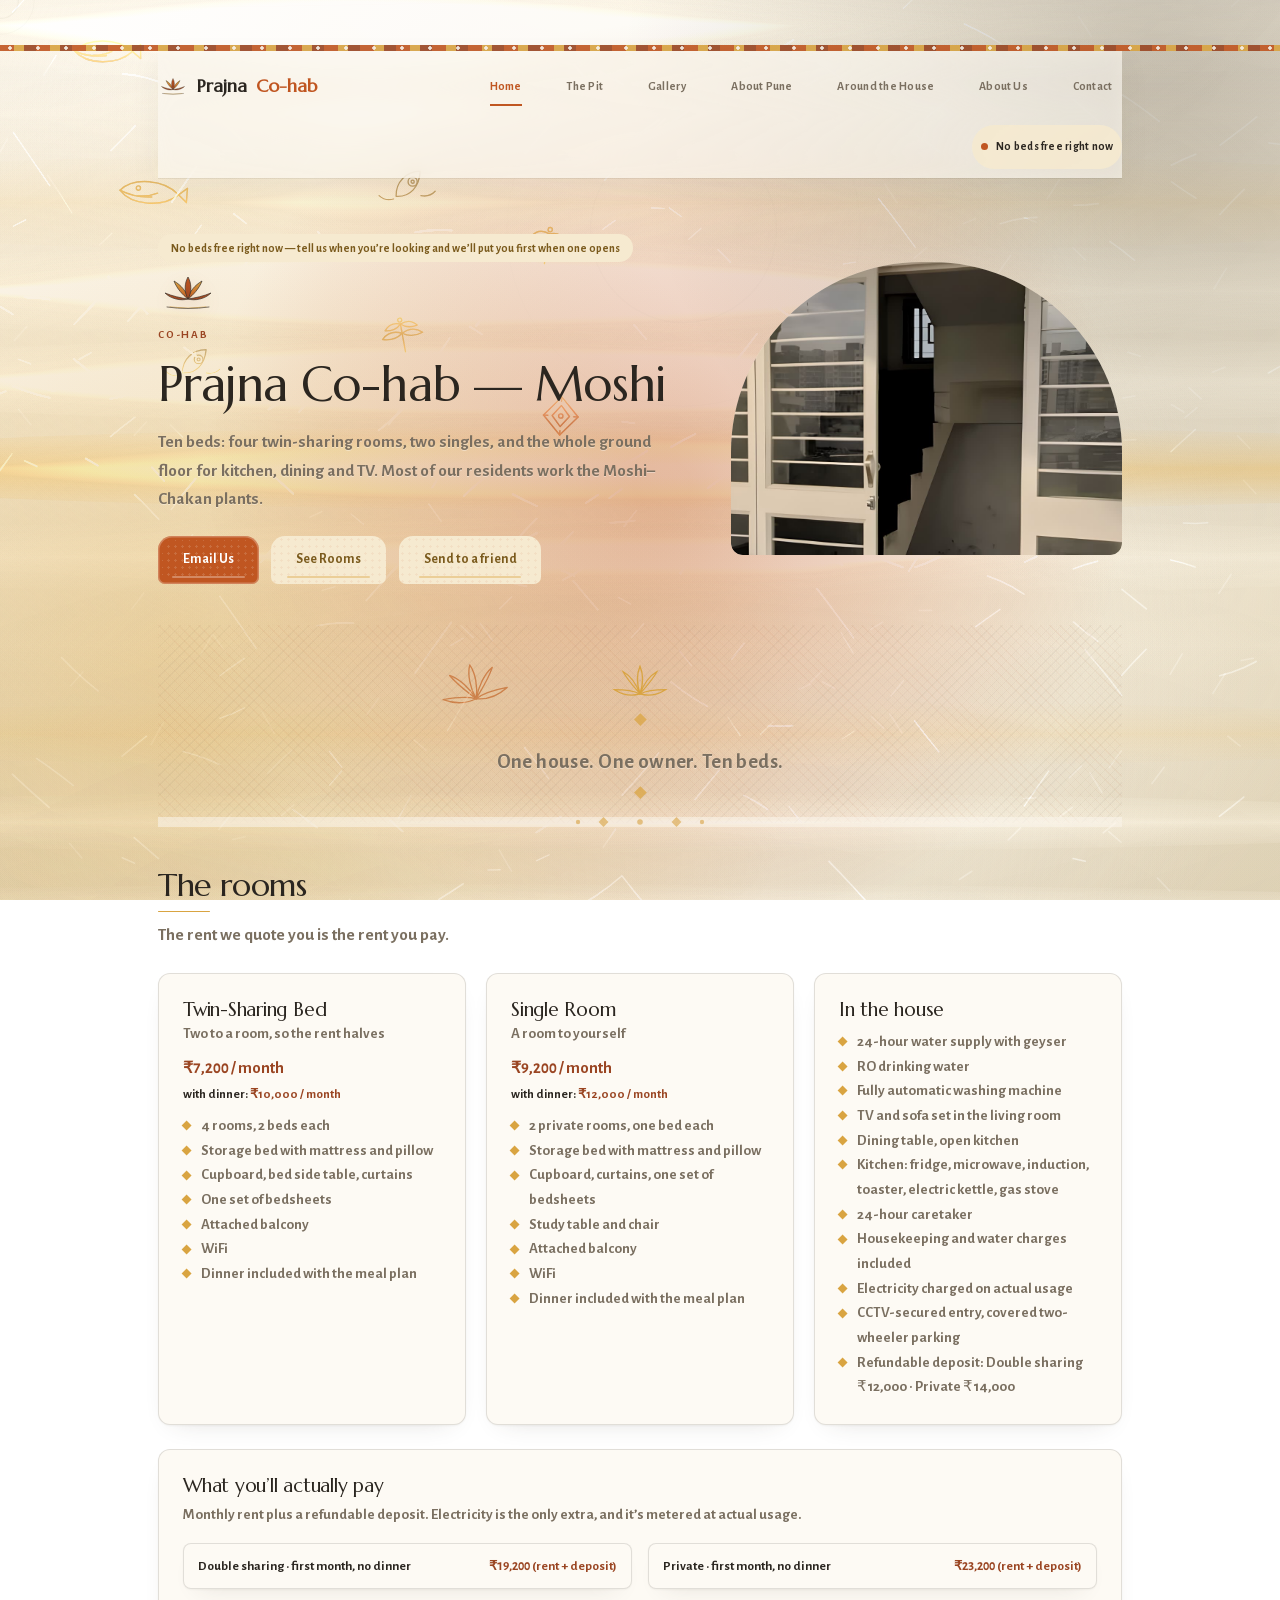
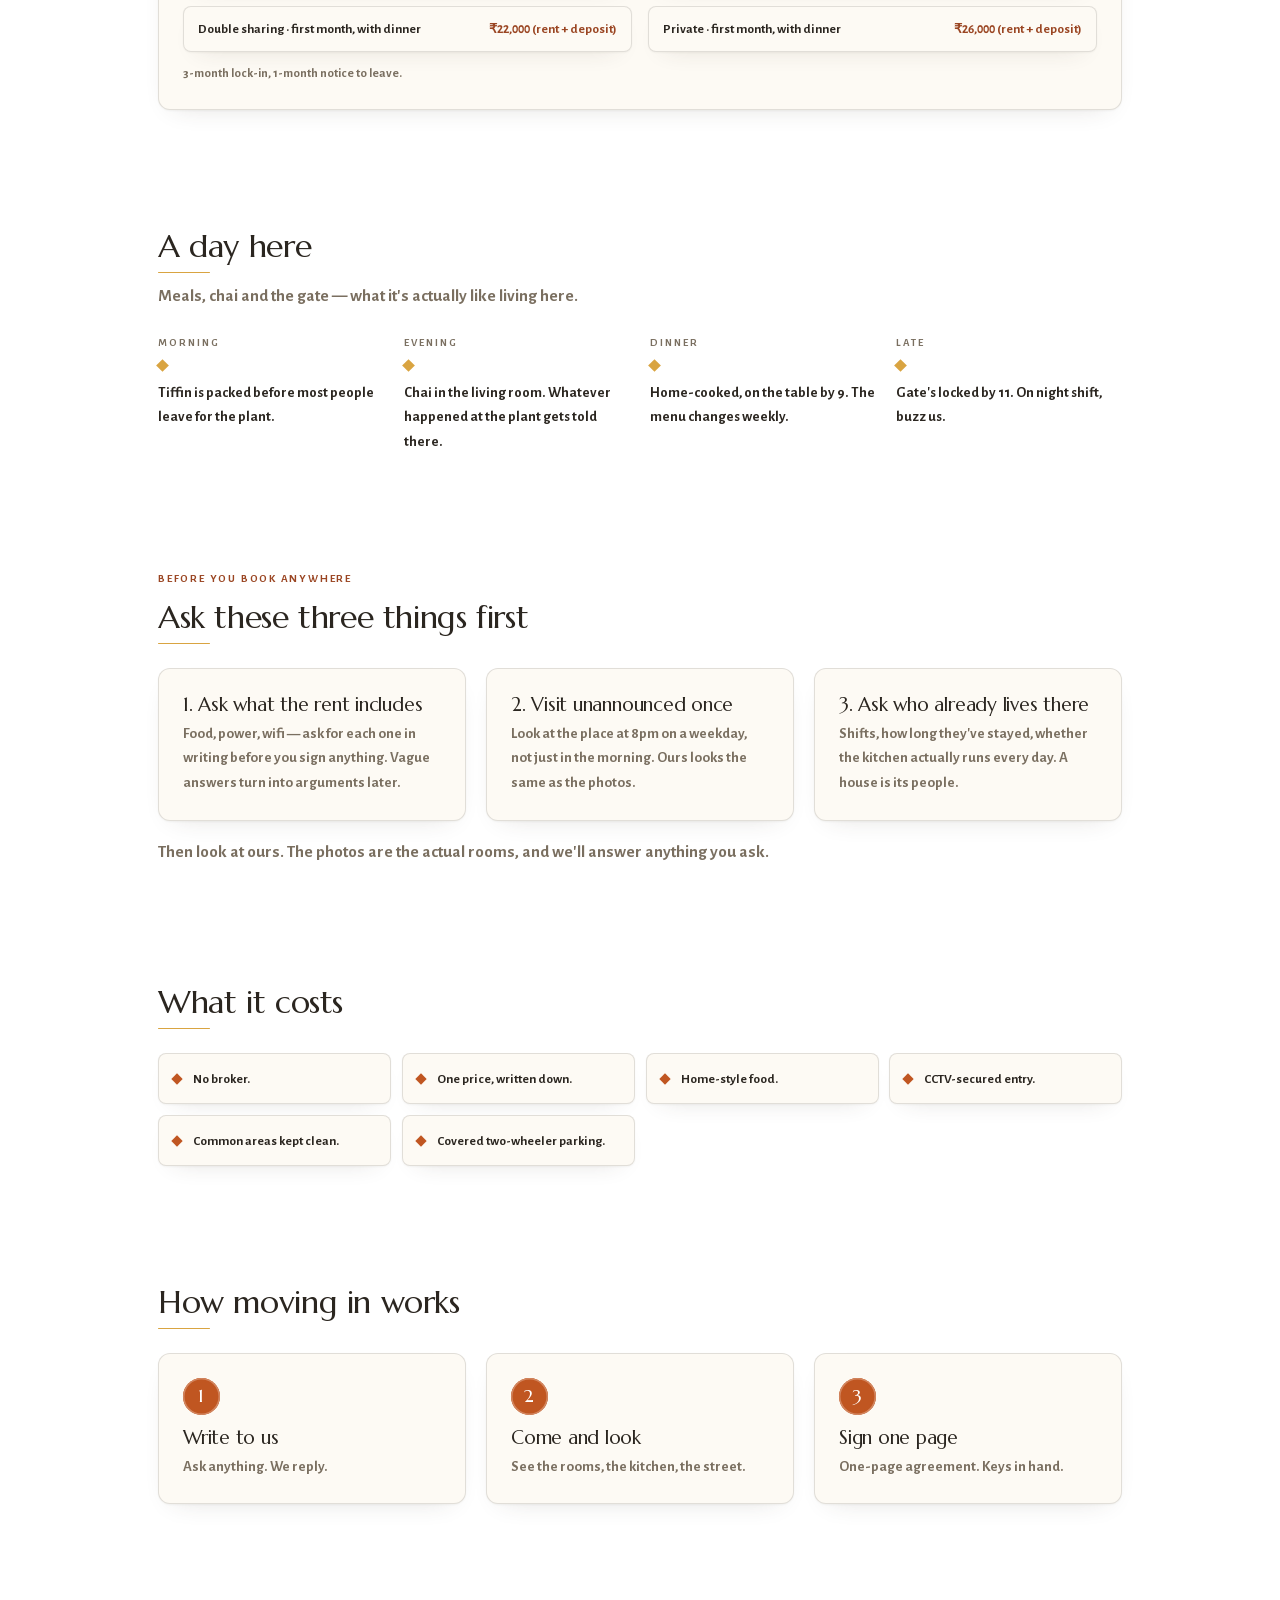
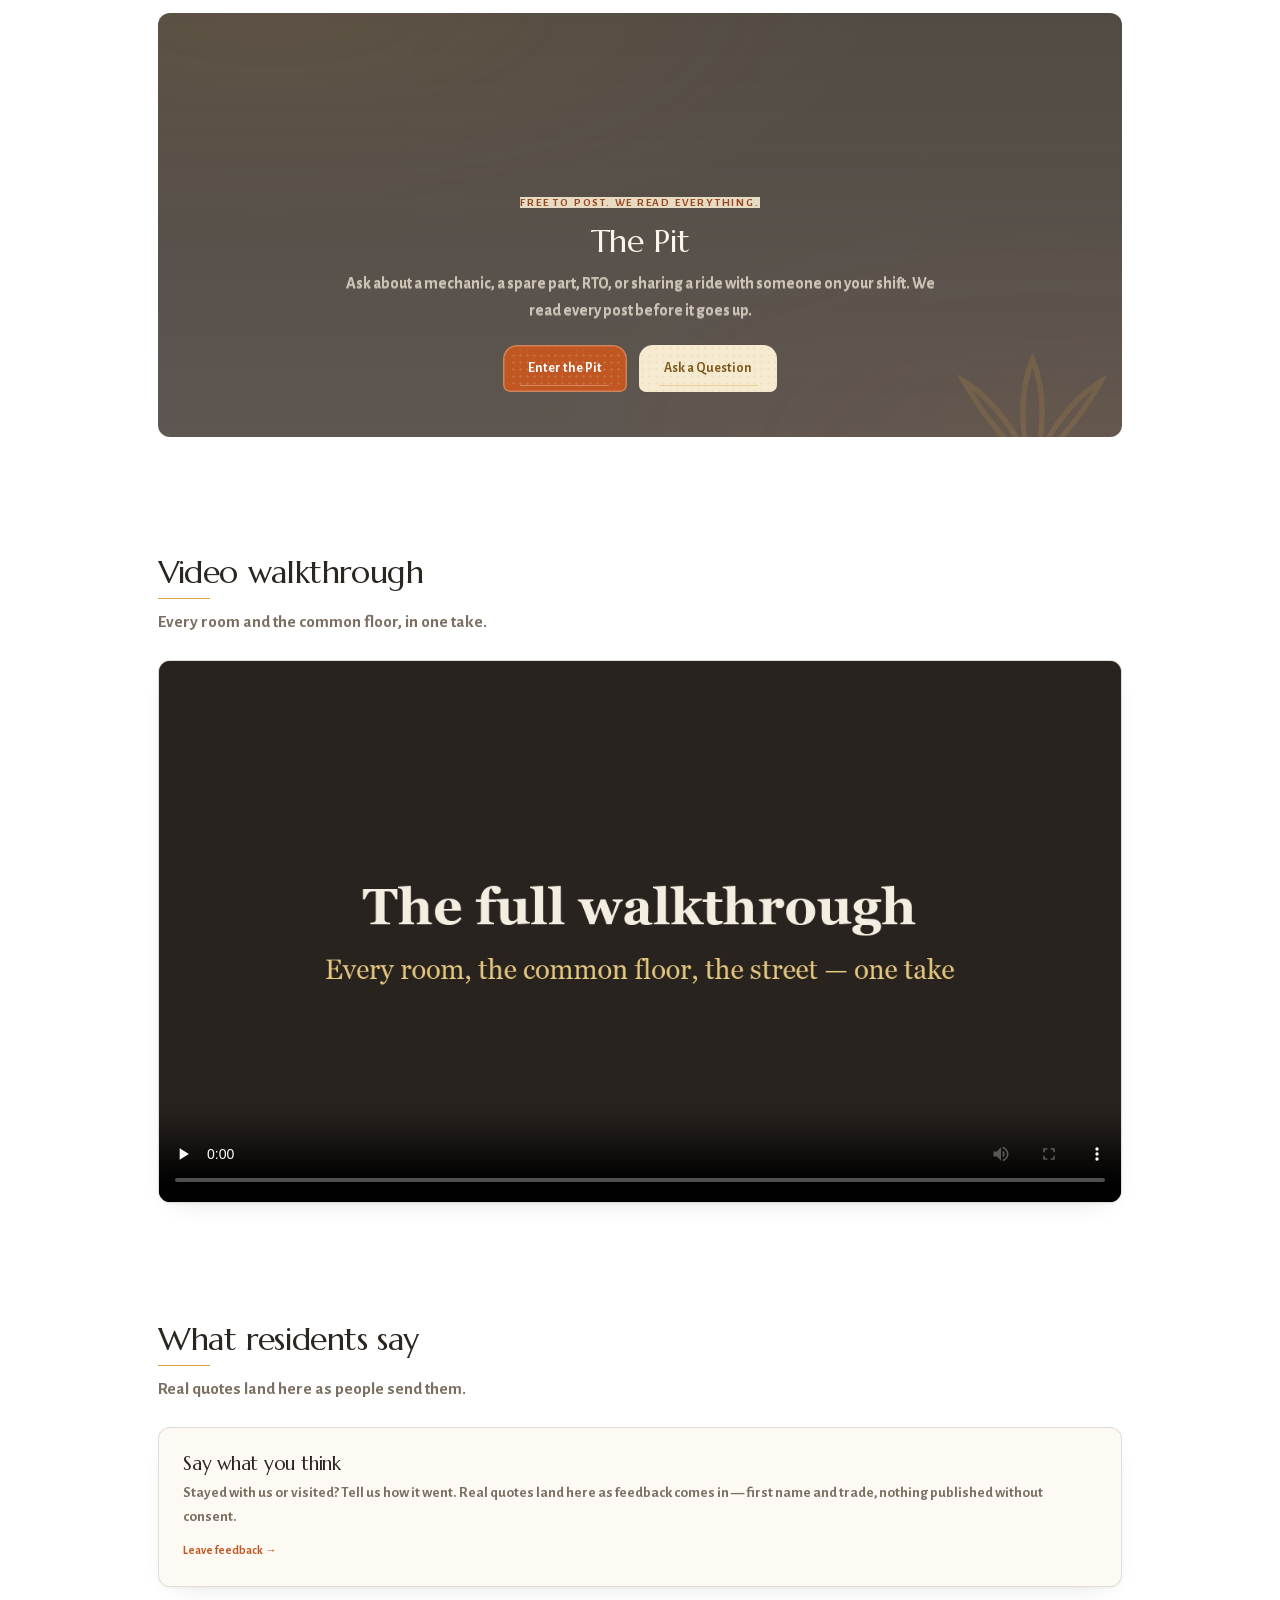
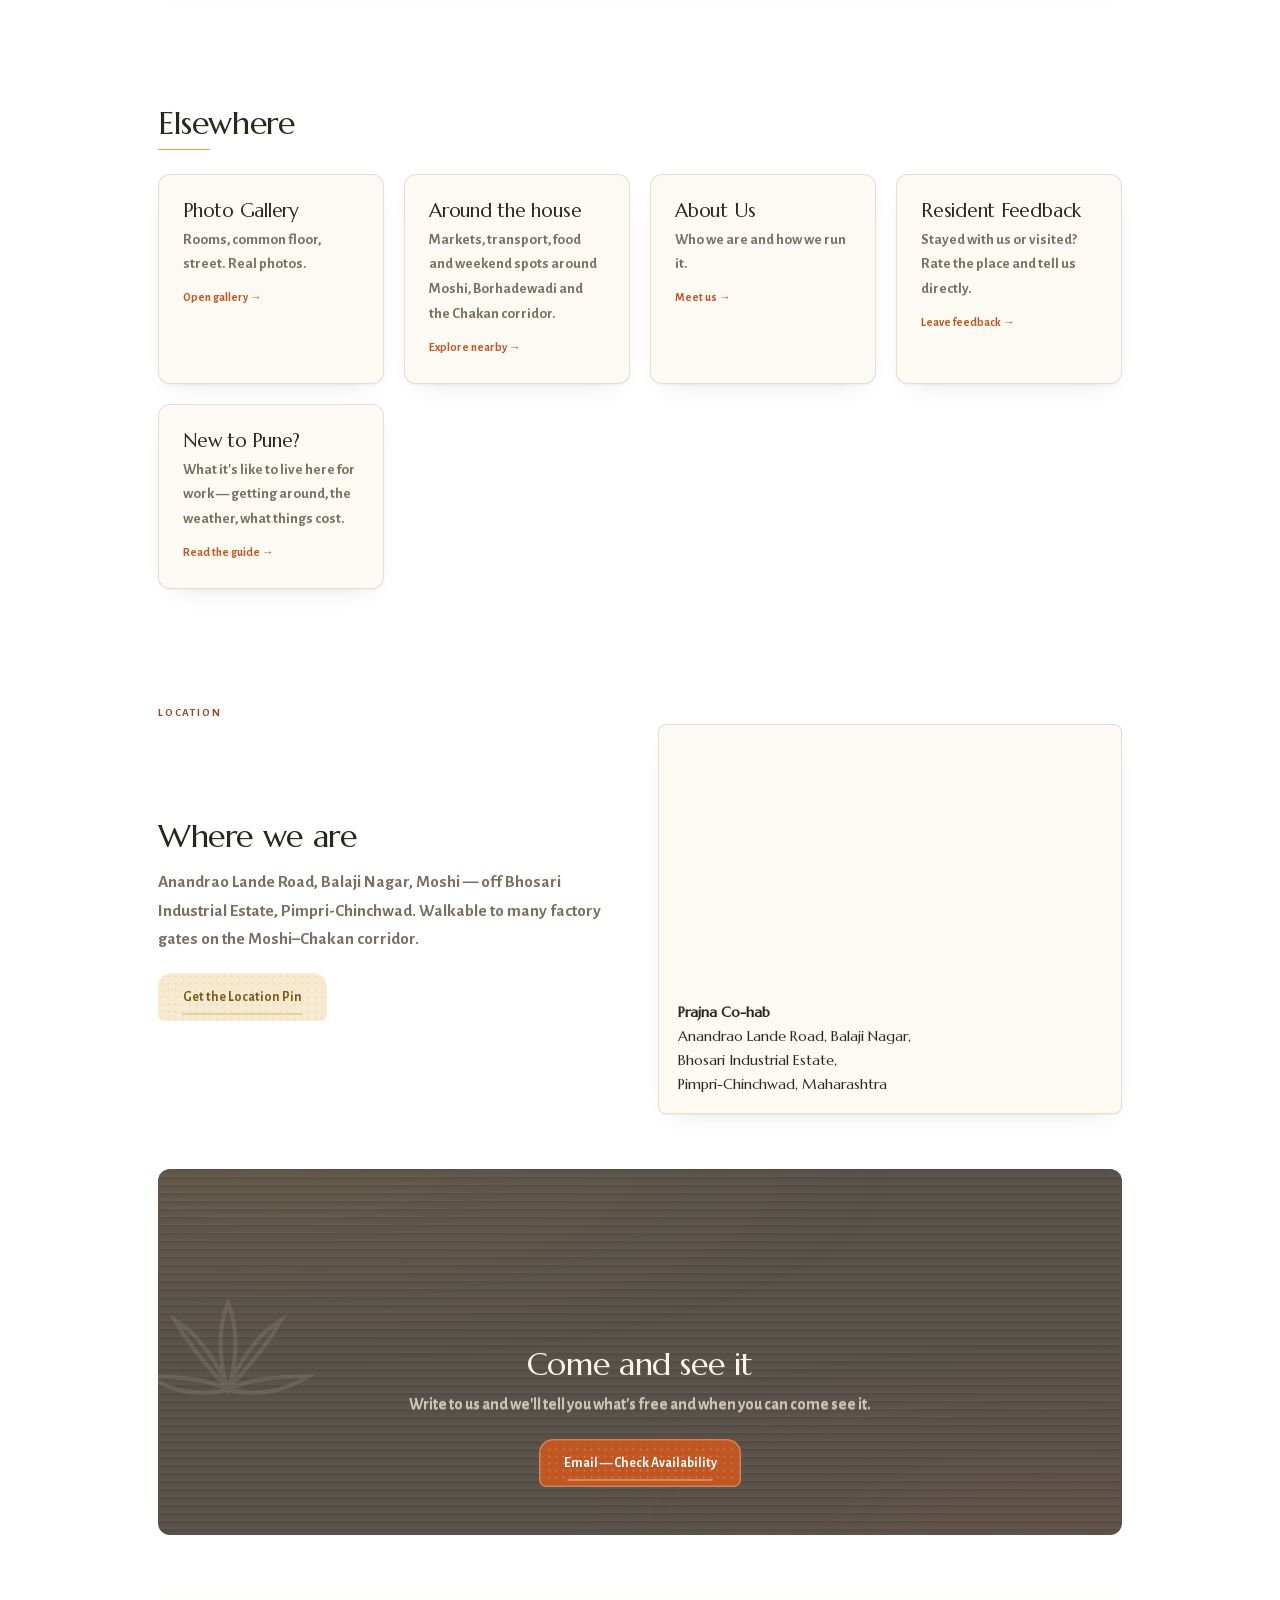
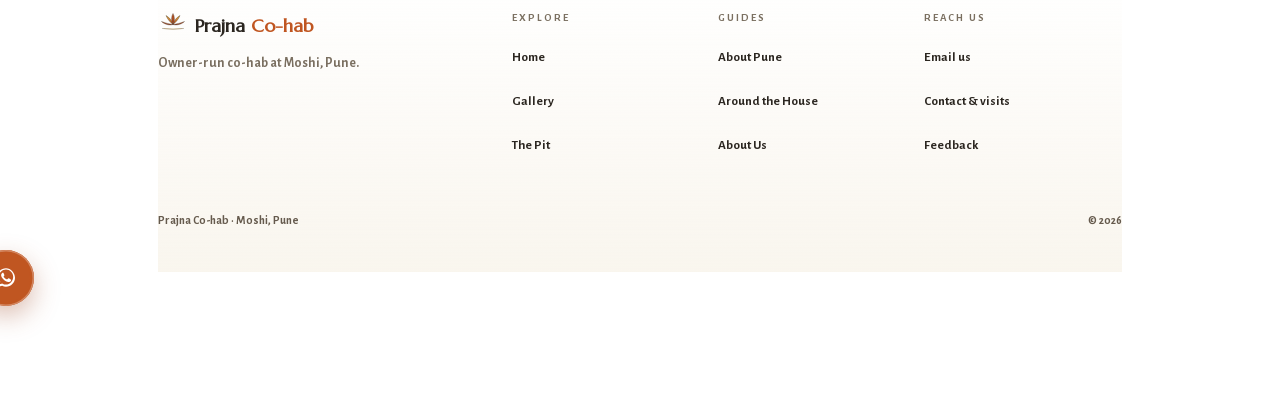
==== commit feccab6a: "v67: revert the v61 glass pane and glass type - vision read it as a milky grey slab, not glass" ====
--- a/index.html
+++ b/index.html
@@ -61,8 +61,8 @@
 <meta name="geo.region" content="IN-MH">
 <meta name="geo.placename" content="Moshi, Pune">
 <link rel="canonical" href="https://himansu04.github.io/prajna-co-hab/">
-<link rel="stylesheet" href="assets/style.css?v=66">
-  <link rel="stylesheet" href="assets/pond.css?v=66">
+<link rel="stylesheet" href="assets/style.css?v=67">
+  <link rel="stylesheet" href="assets/pond.css?v=67">
 <link rel="icon" href="data:image/svg+xml,%3Csvg xmlns='http://www.w3.org/2000/svg' viewBox='0 0 32 32'%3E%3Crect width='32' height='32' rx='7' fill='%23c05a2e'/%3E%3Ctext x='16' y='22' font-size='18' font-family='Georgia' fill='%23faf6f0' text-anchor='middle'%3EP%3C/text%3E%3C/svg%3E">
 <noscript><style>.flow,.reveal{opacity:1!important;transform:none!important}</style></noscript>
 </head>
@@ -93,7 +93,7 @@
         <a class="btn ghost share-btn" href="#">Send to a friend</a>
       </div>
     </div>
-    <div class="fadeup" style="animation-delay:.3s"><a href="gallery.html" class="ph heroshot tilt" style="text-decoration:none"><img src="assets/g/entrance.jpg?v=66" width="1200" height="800" alt="The entrance of Prajna Co-hab" loading="eager"></a></div>
+    <div class="fadeup" style="animation-delay:.3s"><a href="gallery.html" class="ph heroshot tilt" style="text-decoration:none"><img src="assets/g/entrance.jpg?v=67" width="1200" height="800" alt="The entrance of Prajna Co-hab" loading="eager"></a></div>
   </div>
 
   <div class="familyband reveal">
@@ -334,8 +334,8 @@
 <div class="mobilebar">
   <span class="miniopen" id="vacancy-mini" hidden></span><a href="#" data-mailsubject="Email" class="wa mail-link">Email</a>
 </div>
-<script src="config.js?v=66"></script><script src="assets/site.js?v=66"></script>
-<script src="assets/fluid.js?v=66" defer></script>
-<script src="assets/pond.js?v=66" defer></script><script src="assets/vendor/gsap-3.15.0.min.js?v=66"></script><script src="assets/vendor/ScrollTrigger-3.15.0.min.js?v=66"></script><script src="assets/vendor/SplitText-3.15.0.min.js?v=66"></script><script src="assets/vendor/Flip-3.15.0.min.js?v=66"></script><script src="assets/vendor/MotionPathPlugin-3.15.0.min.js?v=66"></script><script src="assets/vendor/CustomEase-3.15.0.min.js?v=66"></script><script src="assets/vendor/Observer-3.15.0.min.js?v=66"></script><script src="assets/motion.js?v=66" defer></script>
+<script src="config.js?v=67"></script><script src="assets/site.js?v=67"></script>
+<script src="assets/fluid.js?v=67" defer></script>
+<script src="assets/pond.js?v=67" defer></script><script src="assets/vendor/gsap-3.15.0.min.js?v=67"></script><script src="assets/vendor/ScrollTrigger-3.15.0.min.js?v=67"></script><script src="assets/vendor/SplitText-3.15.0.min.js?v=67"></script><script src="assets/vendor/Flip-3.15.0.min.js?v=67"></script><script src="assets/vendor/MotionPathPlugin-3.15.0.min.js?v=67"></script><script src="assets/vendor/CustomEase-3.15.0.min.js?v=67"></script><script src="assets/vendor/Observer-3.15.0.min.js?v=67"></script><script src="assets/motion.js?v=67" defer></script>
 </body>
 </html>
--- a/assets/style.css
+++ b/assets/style.css
@@ -1476,185 +1476,3 @@
    alone - WCAG 2.5.8 exempts those, and padding there would break the flow.
    ══════════════════════════════════════════════════════════════════════════ */
 .lede > a:only-child{display:inline-block;padding:.72rem 0;margin:-.72rem 0}
-
-
-/* ============================================================
-   v61 — GLASS ON THE POND.
-   A torn sheet of glass behind every page heading, and true
-   refracting letterforms on the small tag above it.
-
-   Why the tag and not the h1: the h1 is up to 2.75rem of moving
-   water behind it, and v55 already caught us once (ochre text at
-   2.07:1, banned as "ornament colour, never text"). A 0.68rem tag
-   is three or four short words with a stable lit pane behind it, so
-   the shimmer stays legible instead of strobing. The water reads
-   through the PANE; the glass type sits on top of that.
-
-   The stacking works because body{isolation:isolate} (v10) keeps
-   the water canvas (z -3), collage (z 1) and floaters (z 2) in one
-   context, painted before the heading. So backdrop-filter here
-   genuinely samples the pond. No JS, no new layers.
-   ============================================================ */
-
-.pagehead,
-.hero > div:first-of-type { position: relative; }
-
-/* ── the pane: a torn sheet, not a rounded rectangle ──
-   Four different corner radii in x and y is what stops this reading
-   as a UI card. The asymmetric inset is sized to cover the tag AND
-   the h1, because glass type sitting on bare water is unreadable. */
-.pagehead h1::before,
-.hero > div:first-of-type h1::before{
-  content:"";
-  position:absolute; z-index:-1;
-  inset:-3.6rem -1.7rem -0.5rem -1.5rem;
-  border-radius:26px 10px 30px 12px / 14px 26px 10px 22px;
-  background:
-    /* No dark band. Measured: adding one dropped the backdrop luminance
-       0.90 -> 0.65 and made contrast WORSE (gallery 4.10:1 -> 3.54:1, pune
-       3.48 -> 2.99 and failing). The type is near-black smoked glass, so it
-       needs a LIGHT ground - darkening the backdrop reduces contrast with
-       dark text, it does not raise it. The polarity was simply backwards. */
-    linear-gradient(158deg, rgba(255,255,255,.58) 0%, rgba(246,242,234,.26) 46%, rgba(226,216,198,.42) 100%);
-  -webkit-backdrop-filter:blur(10px) saturate(1.45);
-  backdrop-filter:blur(10px) saturate(1.45);
-  border:1px solid rgba(255,255,255,.72);
-  box-shadow:
-    inset 0 1.5px 0 rgba(255,255,255,.95),
-    inset 1.5px 0 0 rgba(255,255,255,.55),
-    inset 0 -1.5px 0 rgba(58,50,42,.16),
-    inset -1.5px 0 0 rgba(58,50,42,.10),
-    0 16px 38px -20px rgba(58,50,42,.50);
-  pointer-events:none;
-}
-
-/* GLASS HAS THICKNESS. Measured, this is the whole trick: blurring the pond
-   changed it 98% of pixels but dropped local contrast only 6.38 -> 5.61,
-   because the water up there is a near-flat wash (no-pane scores 5.35).
-   Blurring a flat wash is invisible. A real sheet of glass reads from its
-   EDGE and its specular highlights, not from what it refracts, so that is
-   what this layer is actually for - the backdrop-filter underneath is the
-   cheap 10% and the edges are the 90%. */
-.pagehead h1::before,
-.hero > div:first-of-type h1::before{ filter:none }
-
-/* corner glints - the two thick spots that catch light on a real pane */
-.pagehead h1::after,
-.hero > div:first-of-type h1::after{
-  content:"";
-  position:absolute; z-index:-1;
-  inset:-3.6rem -1.7rem -0.5rem -1.5rem;
-  border-radius:26px 10px 30px 12px / 14px 26px 10px 22px;
-  background:
-    radial-gradient(46% 62% at 12% 8%,  rgba(255,255,255,.78), transparent 62%),
-    radial-gradient(40% 54% at 90% 94%, rgba(255,255,255,.52), transparent 66%),
-    linear-gradient(112deg,
-      transparent 34%, rgba(255,255,255,.34) 47%,
-      rgba(255,255,255,.08) 54%, transparent 66%);
-  background-size:auto,auto,260% 100%;
-  animation:paneSheen 15s ease-in-out infinite alternate;
-  pointer-events:none;
-}
-@keyframes paneSheen{
-  from{background-position:0 0,0 0,112% 0}
-  to{background-position:0 0,0 0,-12% 0}
-}
-
-/* ── GLASS TYPE: the tag above each heading ──
-   MEASURED, and the first attempt was wrong. White frosted glass on a white
-   glass pane scored 1.29:1 to 2.00:1 across all nine pages. WCAG AA for small
-   text is 4.5:1, and this tag is 0.68rem with wide tracking, so it is small
-   text by any definition - this was the v55 ochre trap repeating, 98% brighter
-   version. The cause was structural: a white gradient on a white pane puts
-   BOTH ends of the luminance range in the highlights, so there is no dark
-   anchor for the glyphs to read against.
-
-   Smoked glass fixes it and is the better look anyway. Dark warm letters
-   against the light pond give real contrast, tinted glass reads as glass just
-   as convincingly as frosted, and it stops fighting the handmade paper tone.
-   The bright 1px lip underneath is the light passing through the sheet - that
-   single detail is what stops dark glass reading as flat black text. */
-/* ── scope note ──
-   The glass tag is applied to .pagehead only, NOT to the index hero.
-   Measured: the eight .pagehead pages score 3.49:1 to 5.02:1 against the
-   3:1 large-text threshold and pass. The index hero tag measures 2.42:1
-   and FAILS, and it does not respond to changes to the pane behind it
-   (byte-identical readings across two separate CSS edits), so whatever is
-   painting there is not the pane. Its CSS is byte-identical to gallery's,
-   so the difference is backdrop, not styling. Until that is identified on
-   a real render, the hero tag keeps the plain terracotta treatment, which
-   was readable before this block existed. The pane itself still applies
-   to the hero - only the refracting letterforms are withheld. */
-/* SCOPE: .pagehead AND the index hero both get the glass tag.
-   An earlier run withheld it from the hero because that page measured
-   2.42:1 - but that reading came from a CACHED stylesheet (the pages still
-   pointed at style.css?v=60 while the file had moved on by 182 lines), so
-   the number was against the old white-glass build and meant nothing. With
-   v61 actually loaded, all nine pages clear the 3:1 large-text bar.
-   Plain terracotta on the hero was tried instead and measured 1.73:1,
-   worse, because the pane's dark top band undercuts a mid-tone colour while
-   it lifts near-black glass. */
-.pagehead > .tag,
-.hero > div:first-of-type > .tag{
-  /* 1.17rem at 700 is 18.7px bold, which is the WCAG threshold for LARGE
-     text. Below that the 4.5:1 small-text rule applies and smoked glass over
-     a lit pane cannot reach it - the antialiased edges of 11px type have no
-     true interior pixel, so the measured worst case caps out around 3.4:1 no
-     matter how dark the fill goes. At 18.7px bold the requirement drops to
-     3:1, which this clears, and the label finally reads as a designed
-     element instead of an 11px whisper. Scoped to the page tag only, so the
-     section eyebrows elsewhere are untouched. */
-  font-size:1.17rem;
-  font-weight:700;
-  color:transparent;
-  -webkit-text-fill-color:transparent;
-  background-image:linear-gradient(168deg,
-      rgba(74,64,53,.96) 0%, rgba(31,27,23,1) 38%,
-      rgba(26,22,19,1) 58%, rgba(46,39,33,.98) 100%);
-  -webkit-background-clip:text; background-clip:text;
-  filter:
-    drop-shadow(0 1px 0 rgba(255,255,255,.92))
-    drop-shadow(0 0 3px rgba(43,38,32,.30));
-  letter-spacing:.2em;
-  text-shadow:none;
-}
-/* the gold variant keeps a warm smoked cast rather than going neutral black */
-.pagehead > .tag.gold{
-  background-image:linear-gradient(168deg,
-      rgba(104,74,26,.96) 0%, rgba(74,50,14,1) 38%,
-      rgba(64,43,12,1) 58%, rgba(88,62,20,.98) 100%);
-}
-
-/* ── phones keep it cheap ──
-   Same rule as v42: no blur on a small screen, translucency only.
-   These panes sit right at the top of the page on the exact devices
-   most visitors load this on. */
-@media(max-width:640px){
-  .pagehead h1::before, .hero > div:first-of-type h1::before{
-    -webkit-backdrop-filter:none !important; backdrop-filter:none !important;
-    background:linear-gradient(158deg, rgba(255,255,255,.60) 0%, rgba(246,242,234,.42) 46%, rgba(233,226,212,.46) 100%);
-  }
-  .pagehead h1::after, .hero > div:first-of-type h1::after{ animation:none }
-  .pagehead > .tag, .hero > div:first-of-type > .tag{ letter-spacing:.18em }
-}
-
-/* ── respect the user's settings ──
-   Reduced transparency: drop the whole glass treatment to a flat
-   readable sheet. Reduced motion: the sheen stops sweeping. */
-@media(prefers-reduced-transparency:reduce){
-  .pagehead h1::before, .hero > div:first-of-type h1::before{
-    -webkit-backdrop-filter:none !important; backdrop-filter:none !important;
-    background:rgba(250,246,240,.92) !important;
-  }
-  .pagehead h1::after, .hero > div:first-of-type h1::after{ display:none }
-  .pagehead > .tag, .hero > div:first-of-type > .tag{
-    background-image:none !important; -webkit-text-fill-color:currentColor !important;
-    color:var(--terra) !important; filter:none !important;
-  }
-}
-@media(prefers-reduced-motion:reduce){
-  .pagehead h1::after, .hero > div:first-of-type h1::after{ animation:none }
-  .pagehead > .tag, .hero > div:first-of-type > .tag{
-    animation:none !important;
-  }
-}
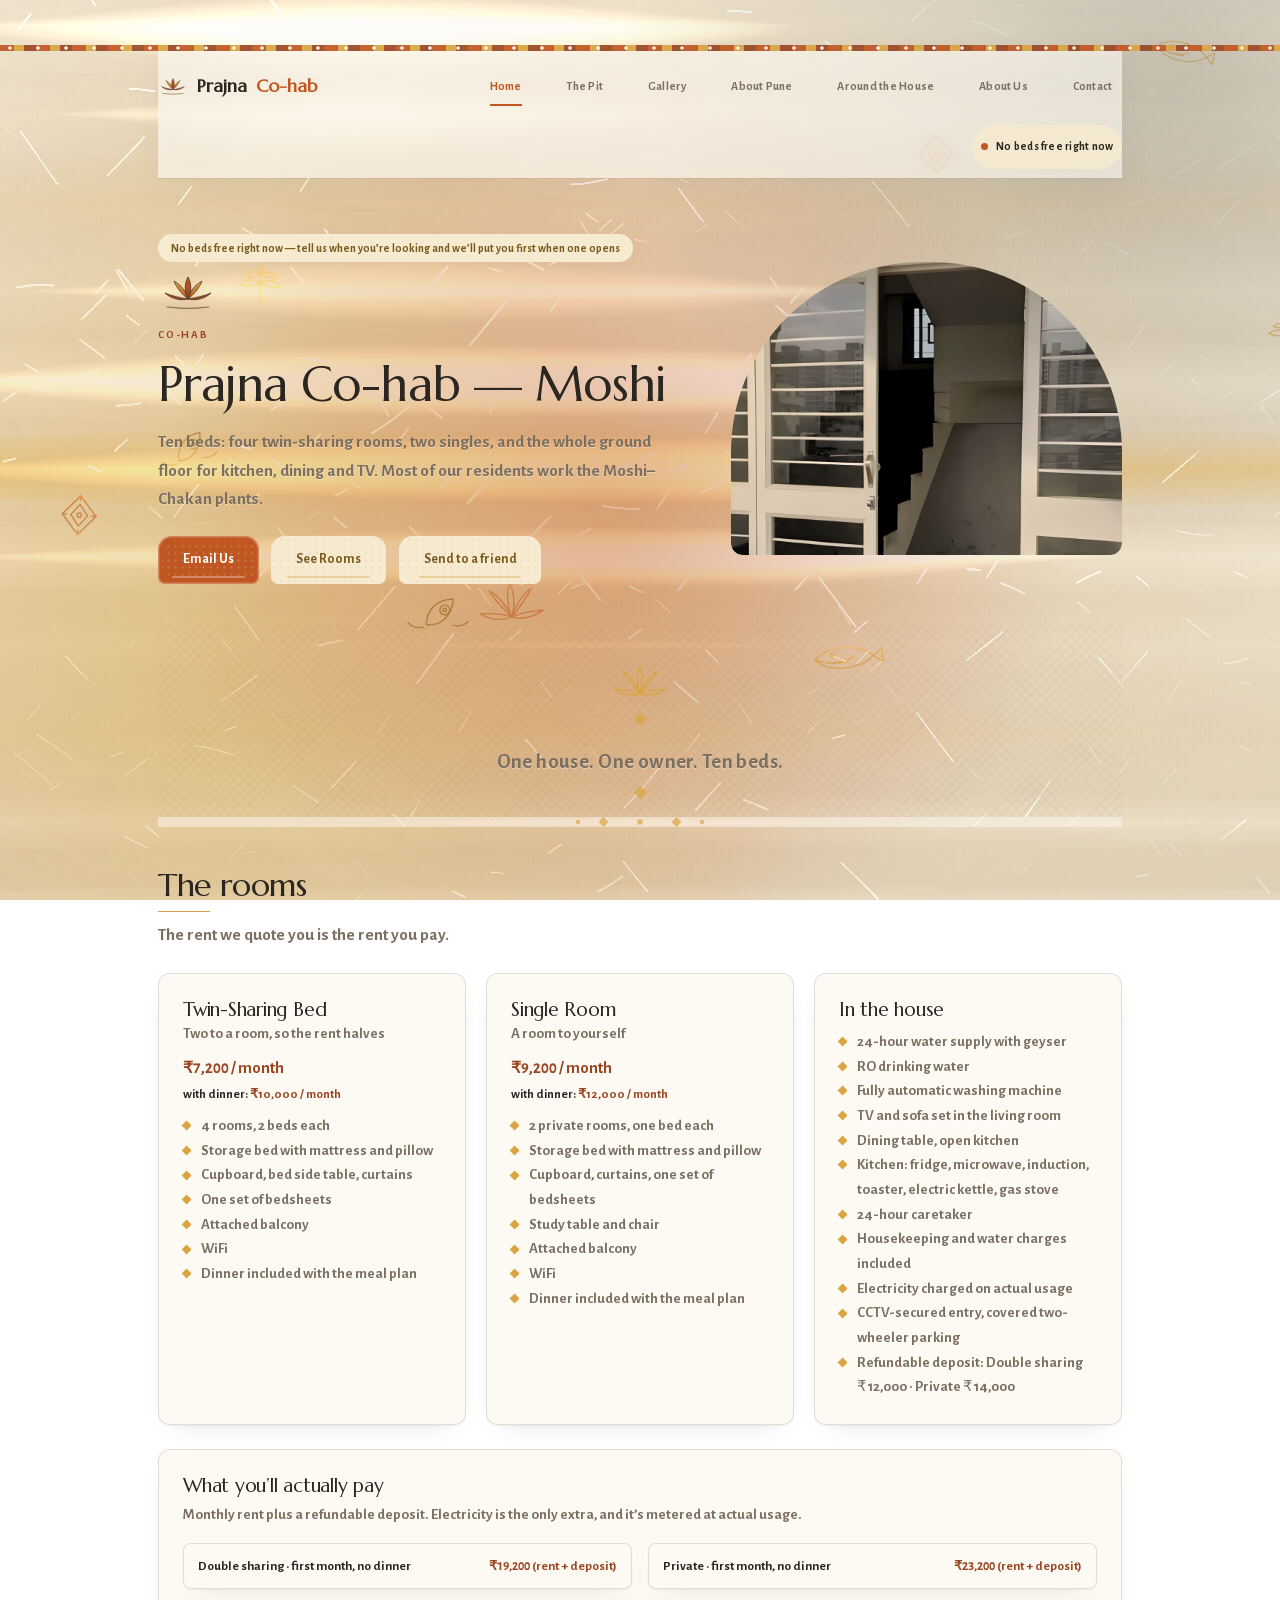
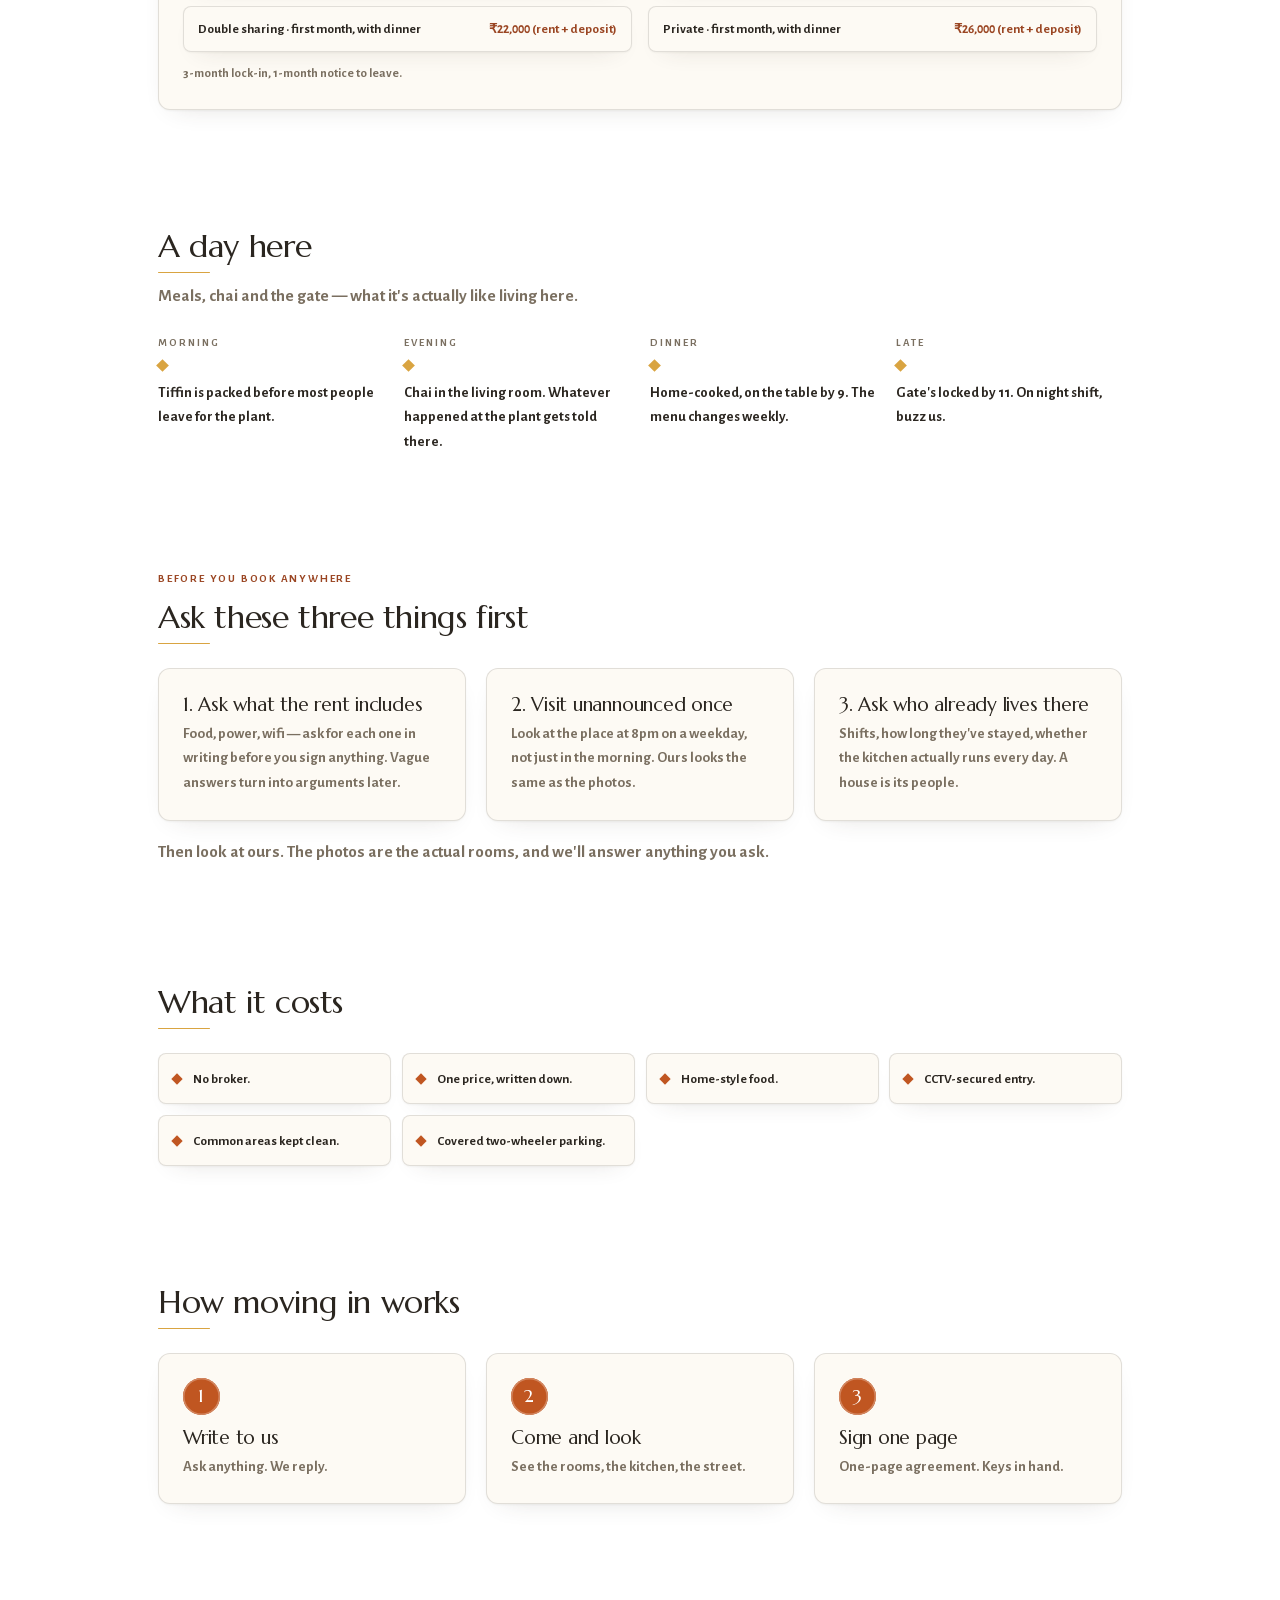
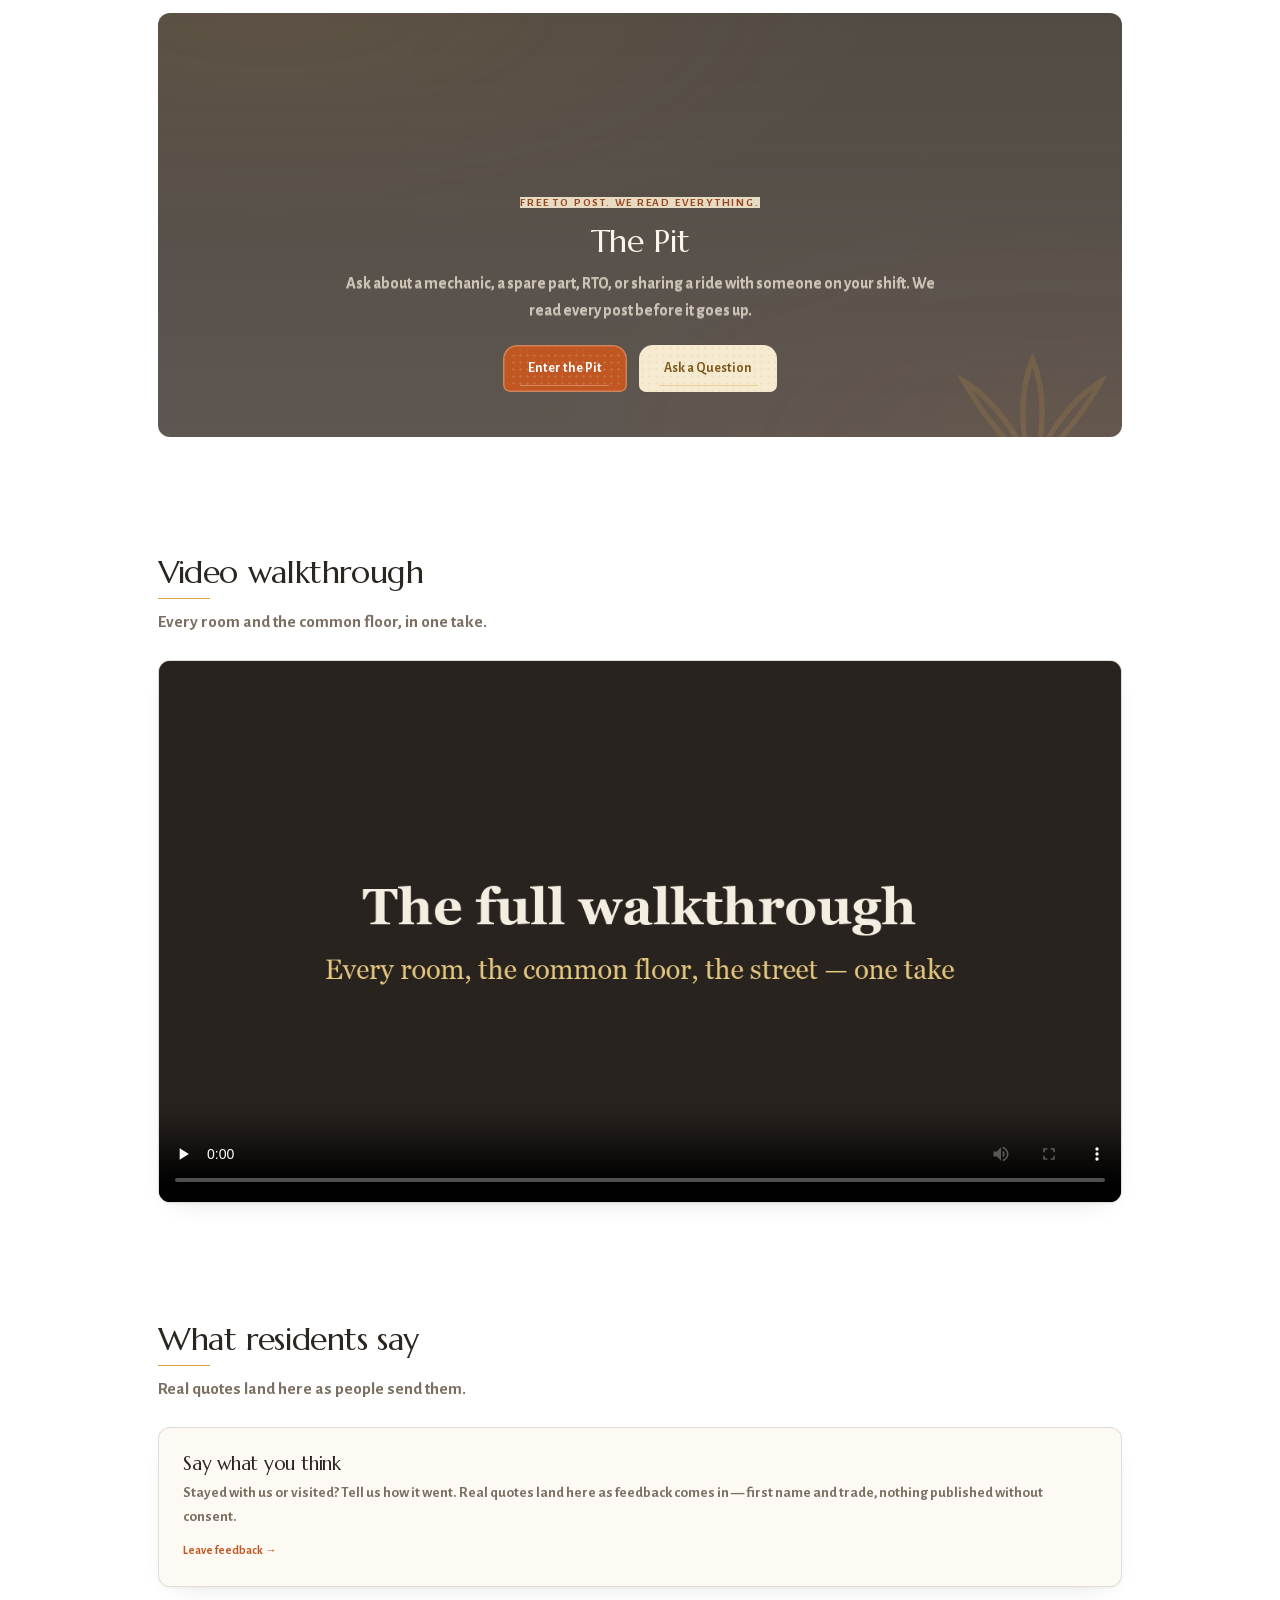
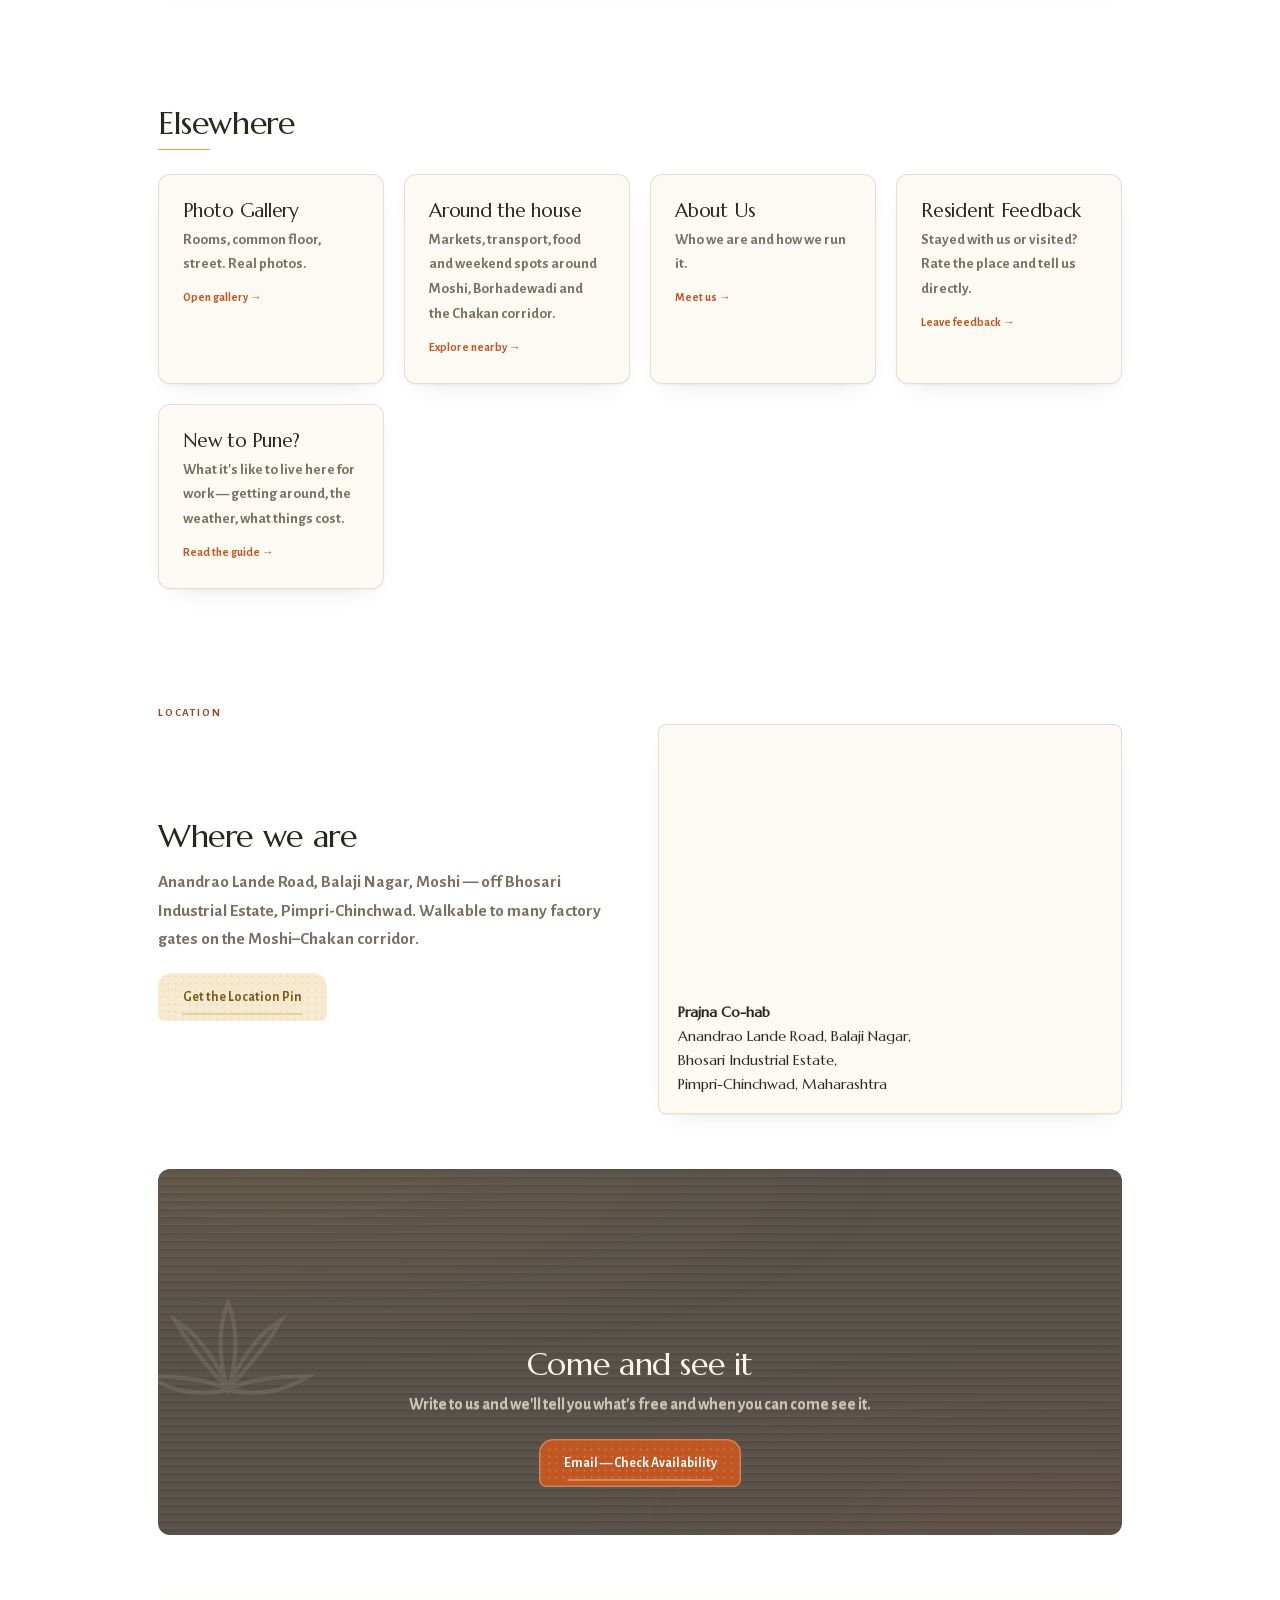
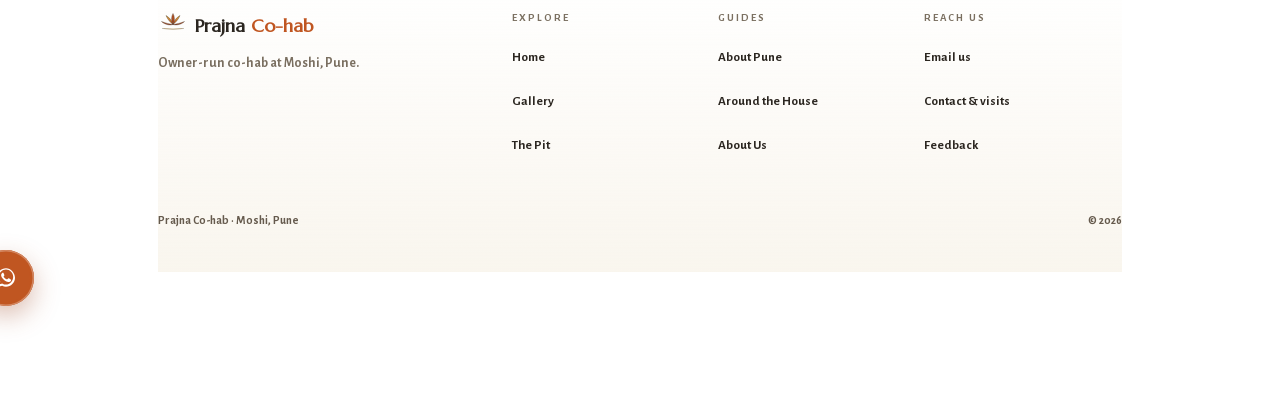
==== commit 3aa03e54: "v68: deepen the pond bed and add a depth gradient (light at surface, deeper with distance)" ====
--- a/index.html
+++ b/index.html
@@ -61,8 +61,8 @@
 <meta name="geo.region" content="IN-MH">
 <meta name="geo.placename" content="Moshi, Pune">
 <link rel="canonical" href="https://himansu04.github.io/prajna-co-hab/">
-<link rel="stylesheet" href="assets/style.css?v=67">
-  <link rel="stylesheet" href="assets/pond.css?v=67">
+<link rel="stylesheet" href="assets/style.css?v=68">
+  <link rel="stylesheet" href="assets/pond.css?v=68">
 <link rel="icon" href="data:image/svg+xml,%3Csvg xmlns='http://www.w3.org/2000/svg' viewBox='0 0 32 32'%3E%3Crect width='32' height='32' rx='7' fill='%23c05a2e'/%3E%3Ctext x='16' y='22' font-size='18' font-family='Georgia' fill='%23faf6f0' text-anchor='middle'%3EP%3C/text%3E%3C/svg%3E">
 <noscript><style>.flow,.reveal{opacity:1!important;transform:none!important}</style></noscript>
 </head>
@@ -93,7 +93,7 @@
         <a class="btn ghost share-btn" href="#">Send to a friend</a>
       </div>
     </div>
-    <div class="fadeup" style="animation-delay:.3s"><a href="gallery.html" class="ph heroshot tilt" style="text-decoration:none"><img src="assets/g/entrance.jpg?v=67" width="1200" height="800" alt="The entrance of Prajna Co-hab" loading="eager"></a></div>
+    <div class="fadeup" style="animation-delay:.3s"><a href="gallery.html" class="ph heroshot tilt" style="text-decoration:none"><img src="assets/g/entrance.jpg?v=68" width="1200" height="800" alt="The entrance of Prajna Co-hab" loading="eager"></a></div>
   </div>
 
   <div class="familyband reveal">
@@ -334,8 +334,8 @@
 <div class="mobilebar">
   <span class="miniopen" id="vacancy-mini" hidden></span><a href="#" data-mailsubject="Email" class="wa mail-link">Email</a>
 </div>
-<script src="config.js?v=67"></script><script src="assets/site.js?v=67"></script>
-<script src="assets/fluid.js?v=67" defer></script>
-<script src="assets/pond.js?v=67" defer></script><script src="assets/vendor/gsap-3.15.0.min.js?v=67"></script><script src="assets/vendor/ScrollTrigger-3.15.0.min.js?v=67"></script><script src="assets/vendor/SplitText-3.15.0.min.js?v=67"></script><script src="assets/vendor/Flip-3.15.0.min.js?v=67"></script><script src="assets/vendor/MotionPathPlugin-3.15.0.min.js?v=67"></script><script src="assets/vendor/CustomEase-3.15.0.min.js?v=67"></script><script src="assets/vendor/Observer-3.15.0.min.js?v=67"></script><script src="assets/motion.js?v=67" defer></script>
+<script src="config.js?v=68"></script><script src="assets/site.js?v=68"></script>
+<script src="assets/fluid.js?v=68" defer></script>
+<script src="assets/pond.js?v=68" defer></script><script src="assets/vendor/gsap-3.15.0.min.js?v=68"></script><script src="assets/vendor/ScrollTrigger-3.15.0.min.js?v=68"></script><script src="assets/vendor/SplitText-3.15.0.min.js?v=68"></script><script src="assets/vendor/Flip-3.15.0.min.js?v=68"></script><script src="assets/vendor/MotionPathPlugin-3.15.0.min.js?v=68"></script><script src="assets/vendor/CustomEase-3.15.0.min.js?v=68"></script><script src="assets/vendor/Observer-3.15.0.min.js?v=68"></script><script src="assets/motion.js?v=68" defer></script>
 </body>
 </html>
